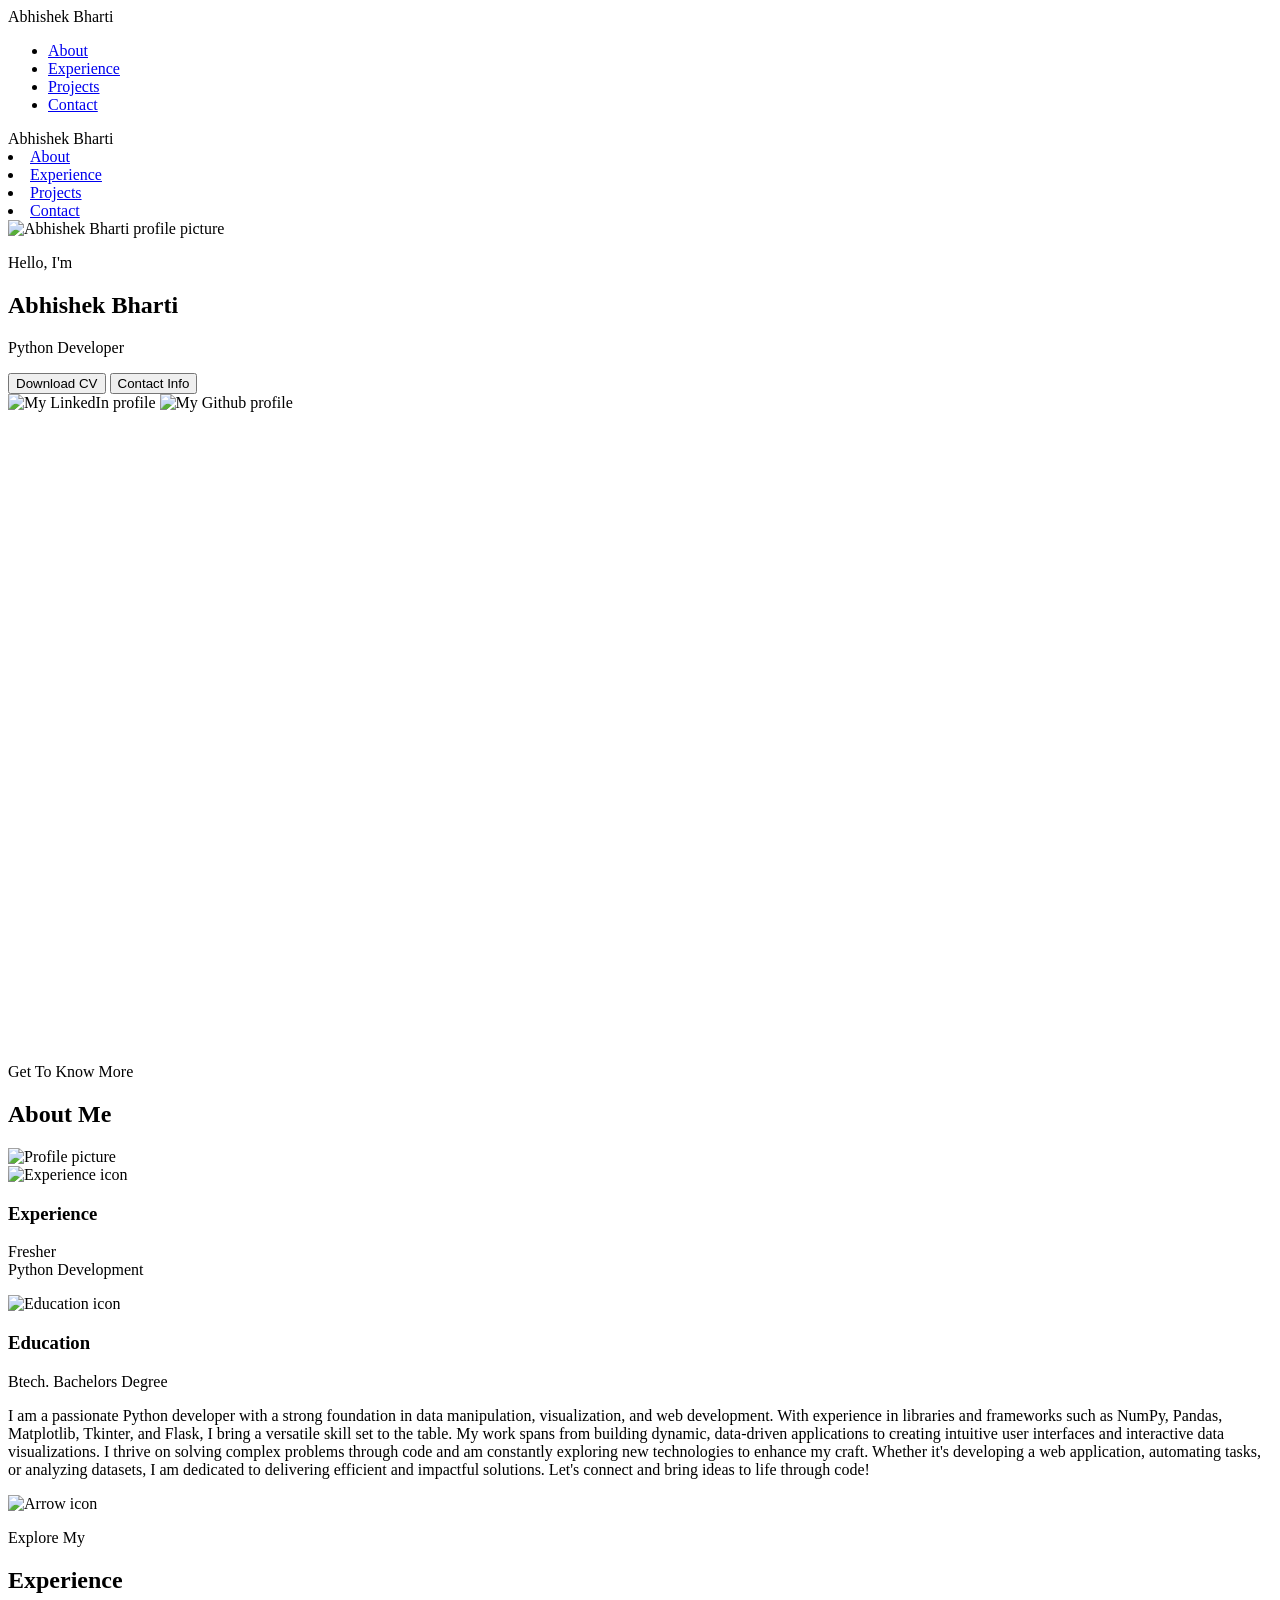
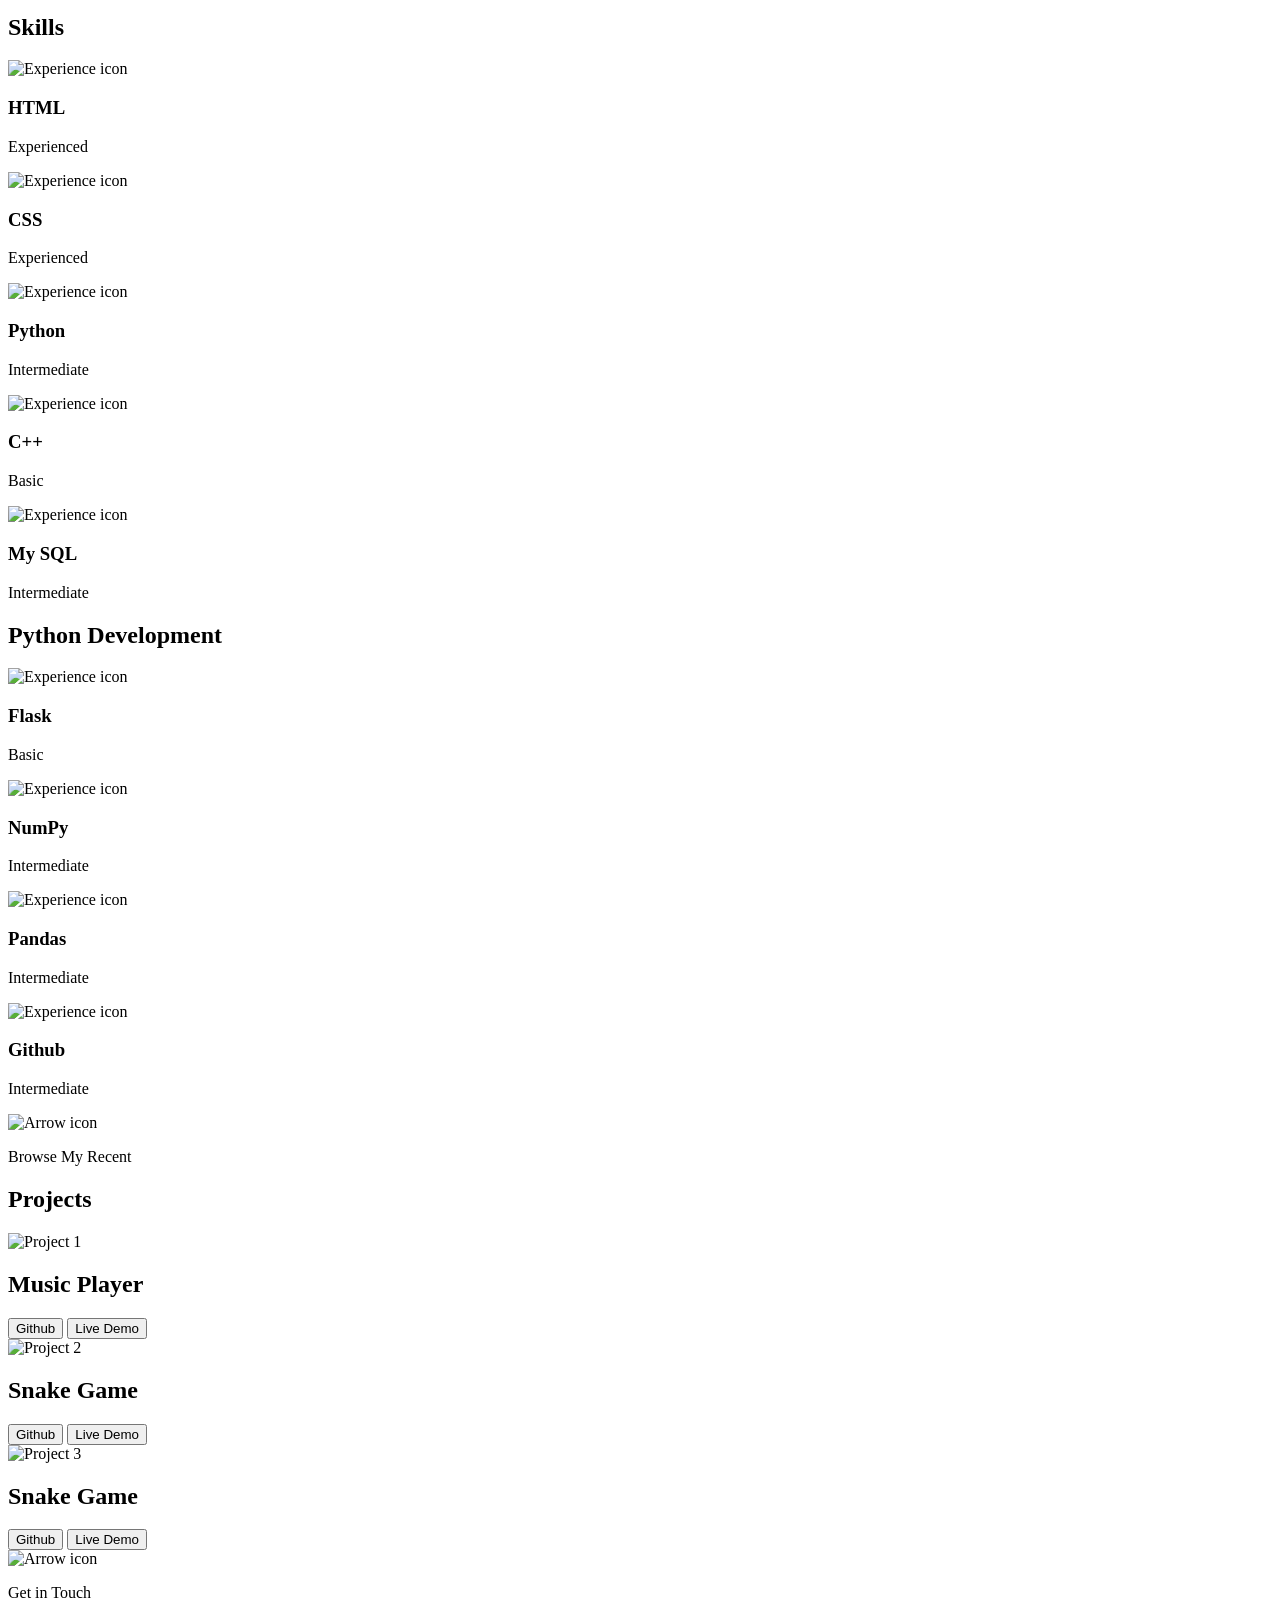
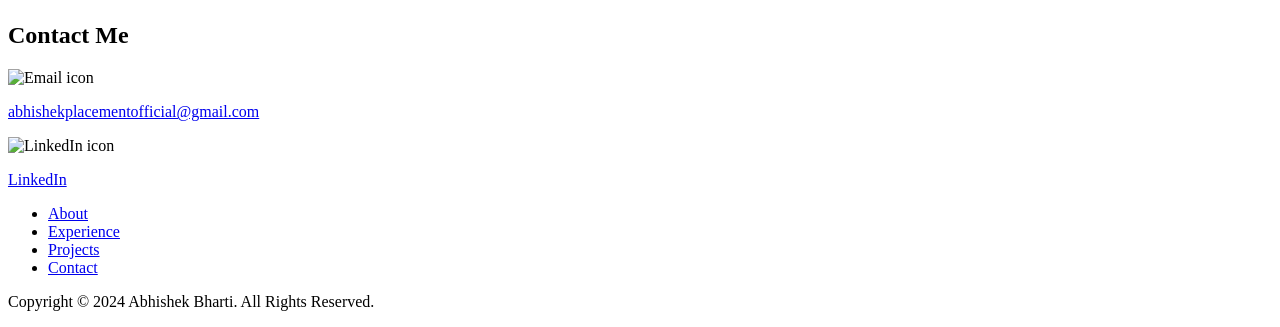
==== index.html @ 27ce53c4 "Add files via upload" ====
<!DOCTYPE html>
<html lang="en">
  <head>
    <meta charset="UTF-8" />
    <meta http-equiv="X-UA-Compatible" content="IE=edge" />
    <meta name="viewport" content="width=device-width, initial-scale=1.0" />
    <title>My Portfolio</title>
    <link rel="stylesheet" href="style.css" />
    <link rel="stylesheet" href="mediaqueries.css" />
  </head>
  <body>
    <nav id="desktop-nav">
      <div class="logo">Abhishek Bharti</div>
      <div>
        <ul class="nav-links">
          <li><a href="#about">About</a></li>
          <li><a href="#experience">Experience</a></li>
          <li><a href="#projects">Projects</a></li>
          <li><a href="#contact">Contact</a></li>
        </ul>
      </div>
    </nav>
    <nav id="hamburger-nav">
      <div class="logo">Abhishek Bharti</div>
      <div class="hamburger-menu">
        <div class="hamburger-icon" onclick="toggleMenu()">
          <span></span>
          <span></span>
          <span></span>
        </div>
        <div class="menu-links">
          <li><a href="index.html#about" onclick="toggleMenu()">About</a></li>
          <li><a href="index.html#experience" onclick="toggleMenu()">Experience</a></li>
          <li><a href="index.html#projects" onclick="toggleMenu()">Projects</a></li>
          <li><a href="index.html#contact" onclick="toggleMenu()">Contact</a></li>
        </div>
      </div>
    </nav>
    <section id="profile">
      <div class="section__pic-container">
        <img src="./assets/profile.png" alt="Abhishek Bharti profile picture" />
      </div>
      <div class="section__text">
        <p class="section__text__p1">Hello, I'm</p>
        <h1 class="title">Abhishek Bharti</h1>
        <p class="section__text__p2">Python Developer</p>
        <div class="btn-container">
          <button
            class="btn btn-color-2"
            onclick="window.open('./assets/resume-example.pdf')"
          >
            Download CV
          </button>
          <button class="btn btn-color-1" onclick="location.href='./index.html#contact'">
            Contact Info
          </button>
        </div>
        <div id="socials-container">
          <img
            src="./assets/linkedin.png"
            alt="My LinkedIn profile"
            class="icon"
            onclick="location.href='https://www.linkedin.com/in/abhishek-bharti-642b9a23a/'"
          />
          <img
            src="./assets/github.png"
            alt="My Github profile"
            class="icon"
            onclick="location.href='https://github.com/abhibharti5556'"
          />
        </div>
      </div>
    </section>
    <section id="about">
      <p class="section__text__p1">Get To Know More</p>
      <h1 class="title">About Me</h1>
      <div class="section-container">
        <div class="section__pic-container">
          <img
            src="./assets/IMG_20240723_160704527.png"
            alt="Profile picture"
            class="about-pic"
          />
        </div>
        <div class="about-details-container">
          <div class="about-containers">
            <div class="details-container">
              <img
                src="./assets/experience.png"
                alt="Experience icon"
                class="icon"
              />
              <h3>Experience</h3>
              <p>Fresher<br />Python Development</p>
            </div>
            <div class="details-container">
              <img
                src="./assets/education.png"
                alt="Education icon"
                class="icon"
              />
              <h3>Education</h3>
              <p>Btech. Bachelors Degree</p>
            </div>
          </div>
          <div class="text-container">
            <p>
              I am a passionate Python developer with a strong foundation in data manipulation, visualization, and web development. With experience in libraries and frameworks such as NumPy, Pandas, Matplotlib, Tkinter, and Flask, I bring a versatile skill set to the table. My work spans from building dynamic, data-driven applications to creating intuitive user interfaces and interactive data visualizations.

I thrive on solving complex problems through code and am constantly exploring new technologies to enhance my craft. Whether it's developing a web application, automating tasks, or analyzing datasets, I am dedicated to delivering efficient and impactful solutions.

Let's connect and bring ideas to life through code!
            </p>
          </div>
        </div>
      </div>
      <img
        src="./assets/arrow.png"
        alt="Arrow icon"
        class="icon arrow"
        onclick="location.href='./index.html#experience'"
      />
    </section>
    <section id="experience">
      <p class="section__text__p1">Explore My</p>
      <h1 class="title">Experience</h1>
      <div class="experience-details-container">
        <div class="about-containers">
          <div class="details-container">
            <h2 class="experience-sub-title">Skills</h2>
            <div class="article-container">
              <article>
                <img
                  src="./assets/checkmark.png"
                  alt="Experience icon"
                  class="icon"
                />
                <div>
                  <h3>HTML</h3>
                  <p>Experienced</p>
                </div>
              </article>
              <article>
                <img
                  src="./assets/checkmark.png"
                  alt="Experience icon"
                  class="icon"
                />
                <div>
                  <h3>CSS</h3>
                  <p>Experienced</p>
                </div>
              </article>
              <article>
                <img
                  src="./assets/checkmark.png"
                  alt="Experience icon"
                  class="icon"
                />
                <div>
                  <h3>Python</h3>
                  <p>Intermediate</p>
                </div>
              </article>
              <article>
                <img
                  src="./assets/checkmark.png"
                  alt="Experience icon"
                  class="icon"
                />
                <div>
                  <h3>C++</h3>
                  <p>Basic</p>
                </div>
              </article>
              <article>
                <img
                  src="./assets/checkmark.png"
                  alt="Experience icon"
                  class="icon"
                />
                <div>
                  <h3>My SQL</h3>
                  <p>Intermediate</p>
                </div>
              </article>
            </div>
          </div>
          <div class="details-container">
            <h2 class="experience-sub-title">Python Development</h2>
            <div class="article-container">
              <article>
                <img
                  src="./assets/checkmark.png"
                  alt="Experience icon"
                  class="icon"
                />
                <div>
                  <h3>Flask</h3>
                  <p>Basic</p>
                </div>
              </article>
              <article>
                <img
                  src="./assets/checkmark.png"
                  alt="Experience icon"
                  class="icon"
                />
                <div>
                  <h3>NumPy</h3>
                  <p>Intermediate</p>
                </div>
              </article>
              <article>
                <img
                  src="./assets/checkmark.png"
                  alt="Experience icon"
                  class="icon"
                />
                <div>
                  <h3>Pandas</h3>
                  <p>Intermediate</p>
                </div>
              </article>
              <article>
                <img
                  src="./assets/checkmark.png"
                  alt="Experience icon"
                  class="icon"
                />
                <div>
                  <h3>Github</h3>
                  <p>Intermediate</p>
                </div>
              </article>
            </div>
          </div>
        </div>
      </div>
      <img
        src="./assets/arrow.png"
        alt="Arrow icon"
        class="icon arrow"
        onclick="location.href='./index.html#projects'"
      />
    </section>
    <section id="projects">
      <p class="section__text__p1">Browse My Recent</p>
      <h1 class="title">Projects</h1>
      <div class="experience-details-container">
        <div class="about-containers">
          <div class="details-container color-container">
            <div class="article-container">
              <img
                src="./assets/1697949298765.png"
                alt="Project 1"
                class="project-img"
              />
            </div>
            <h2 class="experience-sub-title project-title">Music Player</h2>
            <div class="btn-container">
              <button
                class="btn btn-color-2 project-btn"
                onclick="location.href='https://github.com/abhibharti5556/Local_file_Music_Player'"
              >
                Github
              </button>
              <button
                class="btn btn-color-2 project-btn"
                onclick="location.href='https://www.linkedin.com/posts/abhishek-bharti-642b9a23a_digibhem-task1-digitalbhem-activity-7121715550824595456-_W6j?utm_source=share&utm_medium=member_desktop'"
              >
                Live Demo
              </button>
            </div>
          </div>
          <div class="details-container color-container">
            <div class="article-container">
              <img
                src="./assets/Screenshot 2024-09-08 222348.png"
                alt="Project 2"
                class="project-img"
              />
            </div>
            <h2 class="experience-sub-title project-title">Snake Game</h2>
            <div class="btn-container">
              <button
                class="btn btn-color-2 project-btn"
                onclick="location.href='https://github.com/abhibharti5556/Snake_Game'"
              >
                Github
              </button>
              <button
                class="btn btn-color-2 project-btn"
                onclick="location.href='https://www.linkedin.com/posts/abhishek-bharti-642b9a23a_pygame-digitalbhem-task2-activity-7125006741477486592-BO0G?utm_source=share&utm_medium=member_desktop'"
              >
                Live Demo
              </button>
            </div>
          </div>
          <div class="details-container color-container">
            <div class="article-container">
              <img
                src="./assets/project-3.png"
                alt="Project 3"
                class="project-img"
              />
            </div>
            <h2 class="experience-sub-title project-title">Snake Game</h2>
            <div class="btn-container">
              <button
                class="btn btn-color-2 project-btn"
                onclick="location.href=''"
              >
                Github
              </button>
              <button
                class="btn btn-color-2 project-btn"
                onclick="location.href=''"
              >
                Live Demo
              </button>
            </div>
          </div>
        </div>
      </div>
      <img
        src="./assets/arrow.png"
        alt="Arrow icon"
        class="icon arrow"
        onclick="location.href='./index.html#contact'"
      />
    </section>
    <section id="contact">
      <p class="section__text__p1">Get in Touch</p>
      <h1 class="title">Contact Me</h1>
      <div class="contact-info-upper-container">
        <div class="contact-info-container">
          <img
            src="./assets/email.png"
            alt="Email icon"
            class="icon contact-icon email-icon"
          />
          <p><a href="mailto:examplemail@gmail.com">abhishekplacementofficial@gmail.com</a></p>
        </div>
        <div class="contact-info-container">
          <img
            src="./assets/linkedin.png"
            alt="LinkedIn icon"
            class="icon contact-icon"
          />
          <p><a href="https://www.linkedin.com/in/abhishek-bharti-642b9a23a/">LinkedIn</a></p>
        </div>
      </div>
    </section>
    <footer>
      <nav>
        <div class="nav-links-container">
          <ul class="nav-links">
            <li><a href="#about">About</a></li>
            <li><a href="#experience">Experience</a></li>
            <li><a href="#projects">Projects</a></li>
            <li><a href="#contact">Contact</a></li>
          </ul>
        </div>
      </nav>
      <p>Copyright &#169; 2024 Abhishek Bharti. All Rights Reserved.</p>
    </footer>
    <script src="script.js"></script>
  </body>
</html>
---- mediaqueries.css ----
@media screen and (max-width: 1400px) {
  #profile {
    height: 83vh;
    margin-bottom: 6rem;
  }
  .about-containers {
    flex-wrap: wrap;
  }
  #contact,
  #projects {
    height: fit-content;
  }
}

@media screen and (max-width: 1200px) {
  #desktop-nav {
    display: none;
  }
  #hamburger-nav {
    display: flex;
  }
  #experience,
  .experience-details-container {
    margin-top: 2rem;
  }
  #profile,
  .section-container {
    display: block;
  }
  .arrow {
    display: none;
  }
  section,
  .section-container {
    height: fit-content;
  }
  section {
    margin: 0 5%;
  }
  .section__pic-container {
    width: 275px;
    height: 275px;
    margin: 0 auto 2rem;
  }
  .about-containers {
    margin-top: 0;
  }
}

@media screen and (max-width: 600px) {
  #contact,
  footer {
    height: 40vh;
  }
  #profile {
    height: 83vh;
    margin-bottom: 0;
  }
  article {
    font-size: 1rem;
  }
  footer nav {
    height: fit-content;
    margin-bottom: 2rem;
  }
  .about-containers,
  .contact-info-upper-container,
  .btn-container {
    flex-wrap: wrap;
  }
  .contact-info-container {
    margin: 0;
  }
  .contact-info-container p,
  .nav-links li a {
    font-size: 1rem;
  }
  .experience-sub-title {
    font-size: 1.25rem;
  }
  .logo {
    font-size: 1.5rem;
  }
  .nav-links {
    flex-direction: column;
    gap: 0.5rem;
    text-align: center;
  }
  .section__pic-container {
    width: auto;
    height: 46vw;
    justify-content: center;
  }
  .section__text__p2 {
    font-size: 1.25rem;
  }
  .title {
    font-size: 2rem;
  }
  .text-container {
    text-align: justify;
  }
}
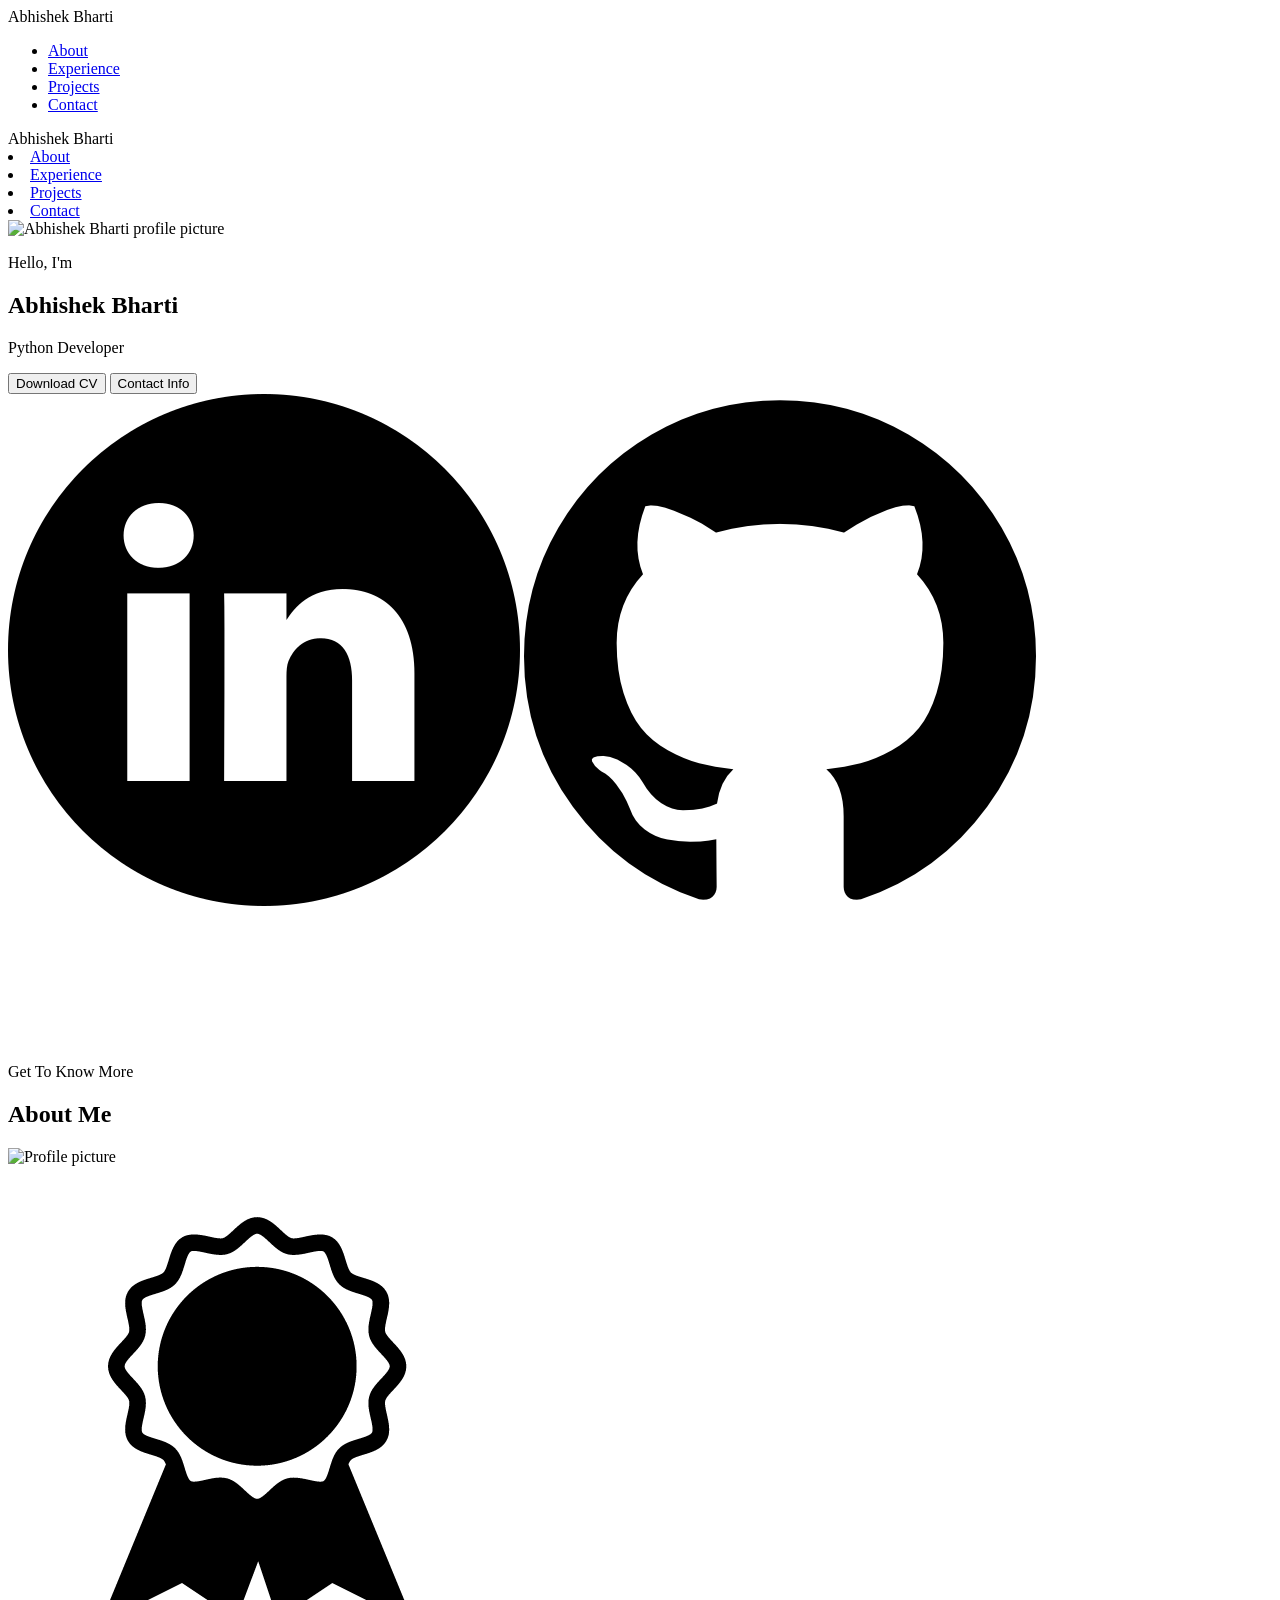
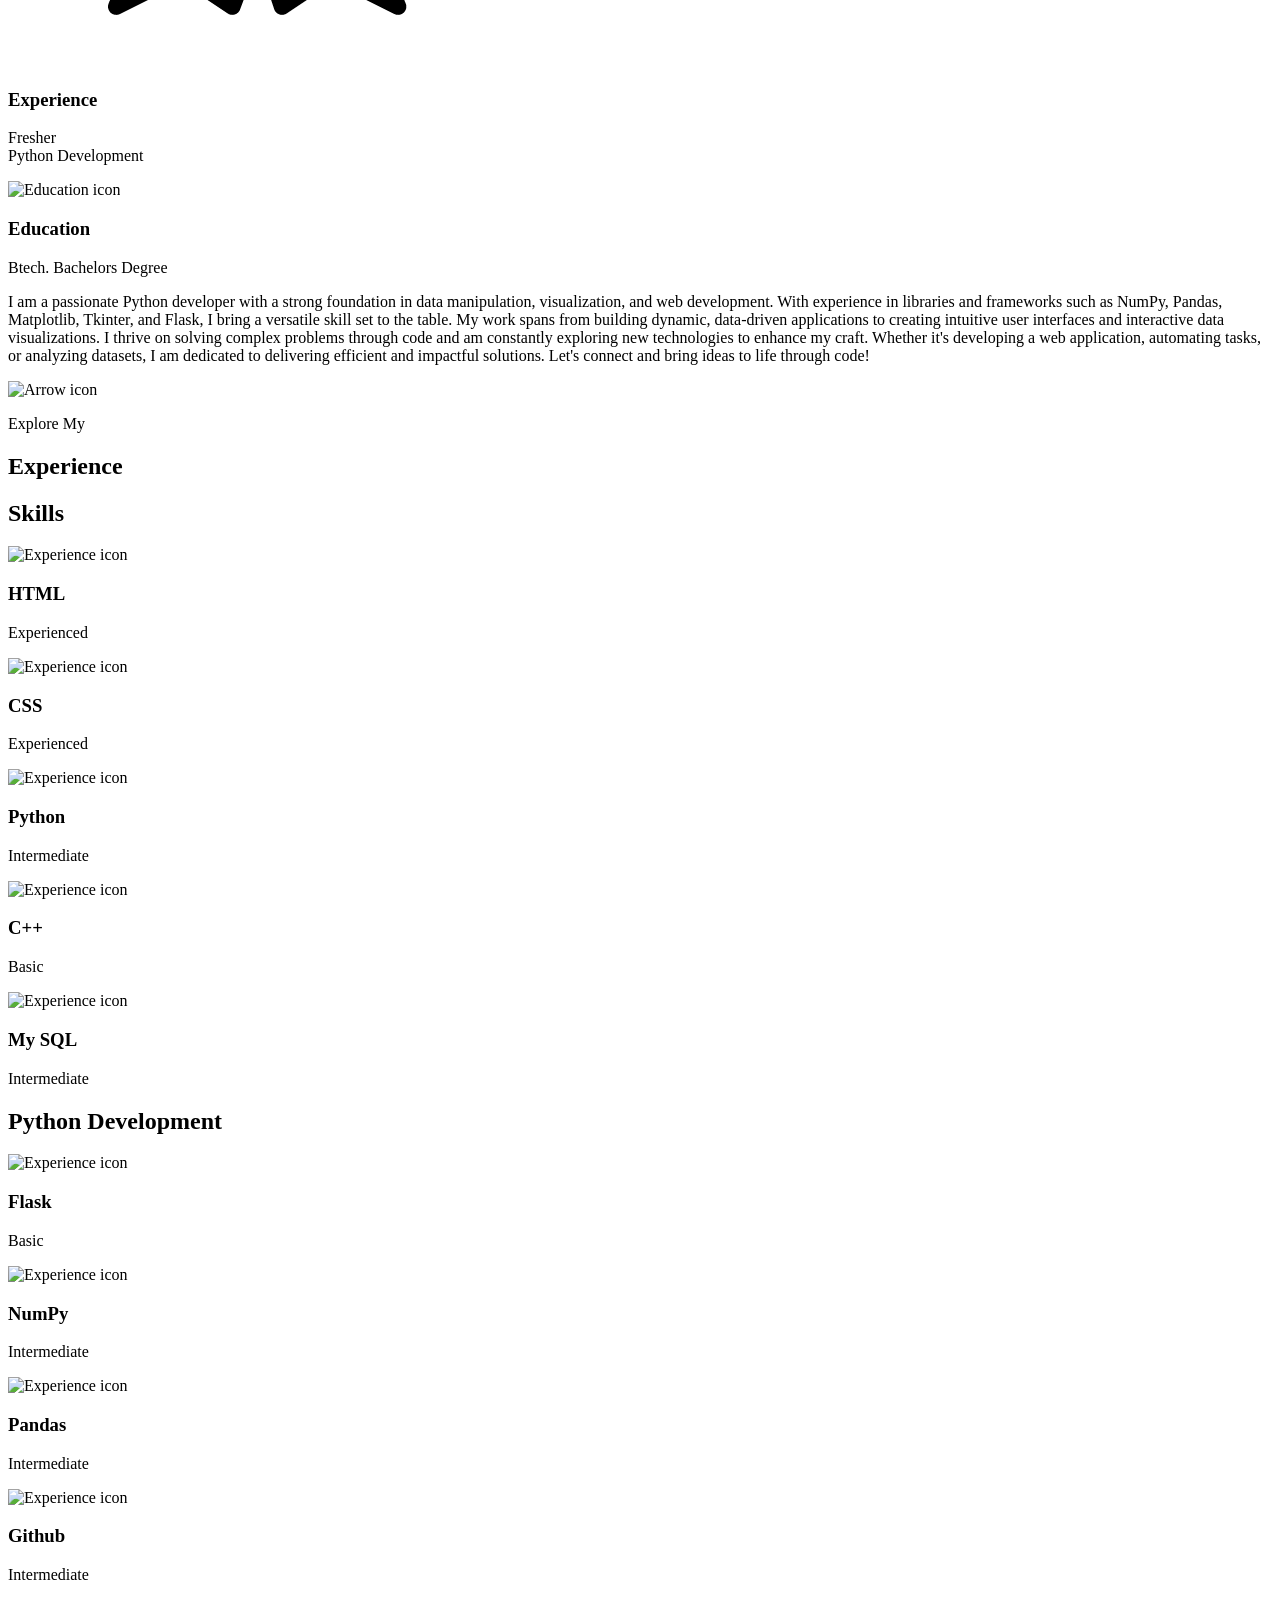
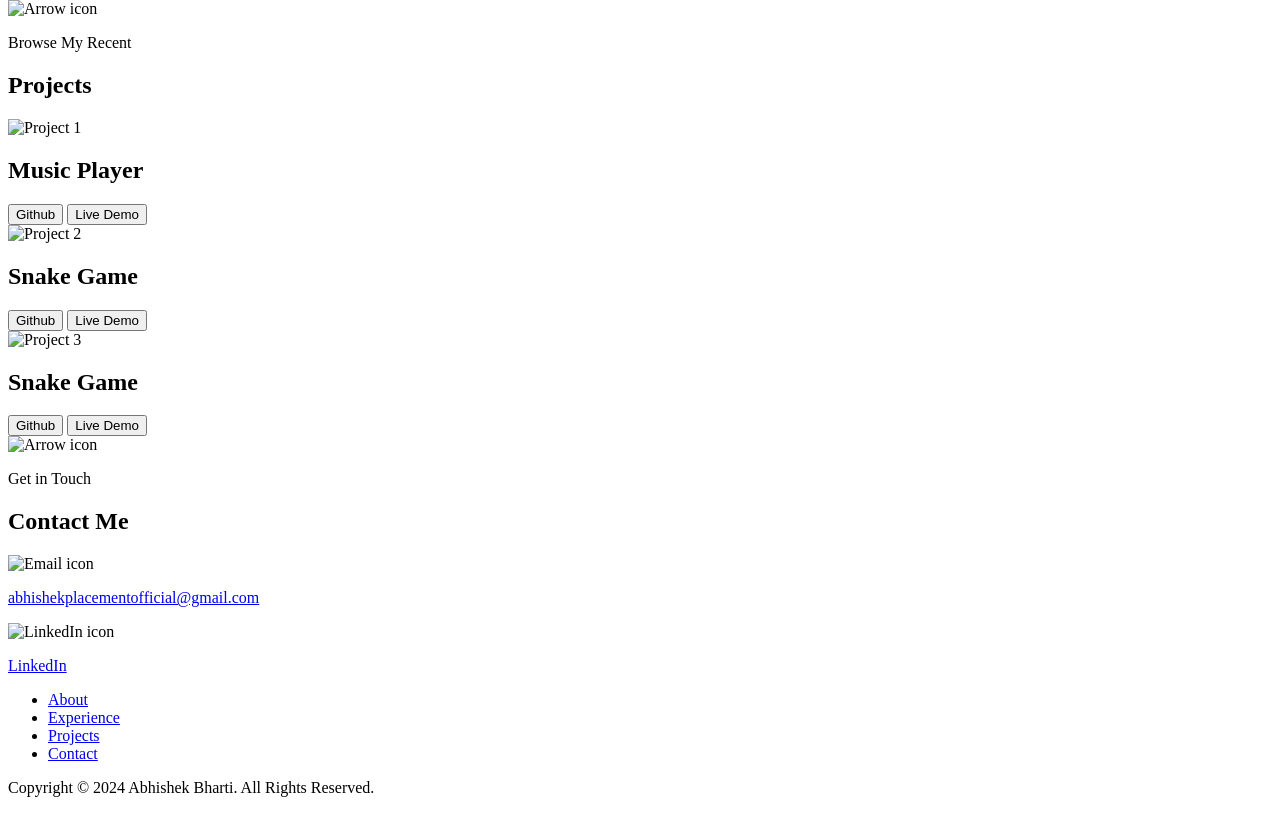
==== commit 1b785887: "Update index.html" ====
--- a/index.html
+++ b/index.html
@@ -47,7 +47,7 @@
         <div class="btn-container">
           <button
             class="btn btn-color-2"
-            onclick="window.open('./assets/resume-example.pdf')"
+            onclick="window.open('resume-example.pdf')"
           >
             Download CV
           </button>
@@ -57,13 +57,13 @@
         </div>
         <div id="socials-container">
           <img
-            src="./assets/linkedin.png"
+            src="linkedin.png"
             alt="My LinkedIn profile"
             class="icon"
             onclick="location.href='https://www.linkedin.com/in/abhishek-bharti-642b9a23a/'"
           />
           <img
-            src="./assets/github.png"
+            src="github.png"
             alt="My Github profile"
             class="icon"
             onclick="location.href='https://github.com/abhibharti5556'"
@@ -77,7 +77,7 @@
       <div class="section-container">
         <div class="section__pic-container">
           <img
-            src="./assets/IMG_20240723_160704527.png"
+            src="IMG_20240723_160704527.png"
             alt="Profile picture"
             class="about-pic"
           />
@@ -86,7 +86,7 @@
           <div class="about-containers">
             <div class="details-container">
               <img
-                src="./assets/experience.png"
+                src="experience.png"
                 alt="Experience icon"
                 class="icon"
               />
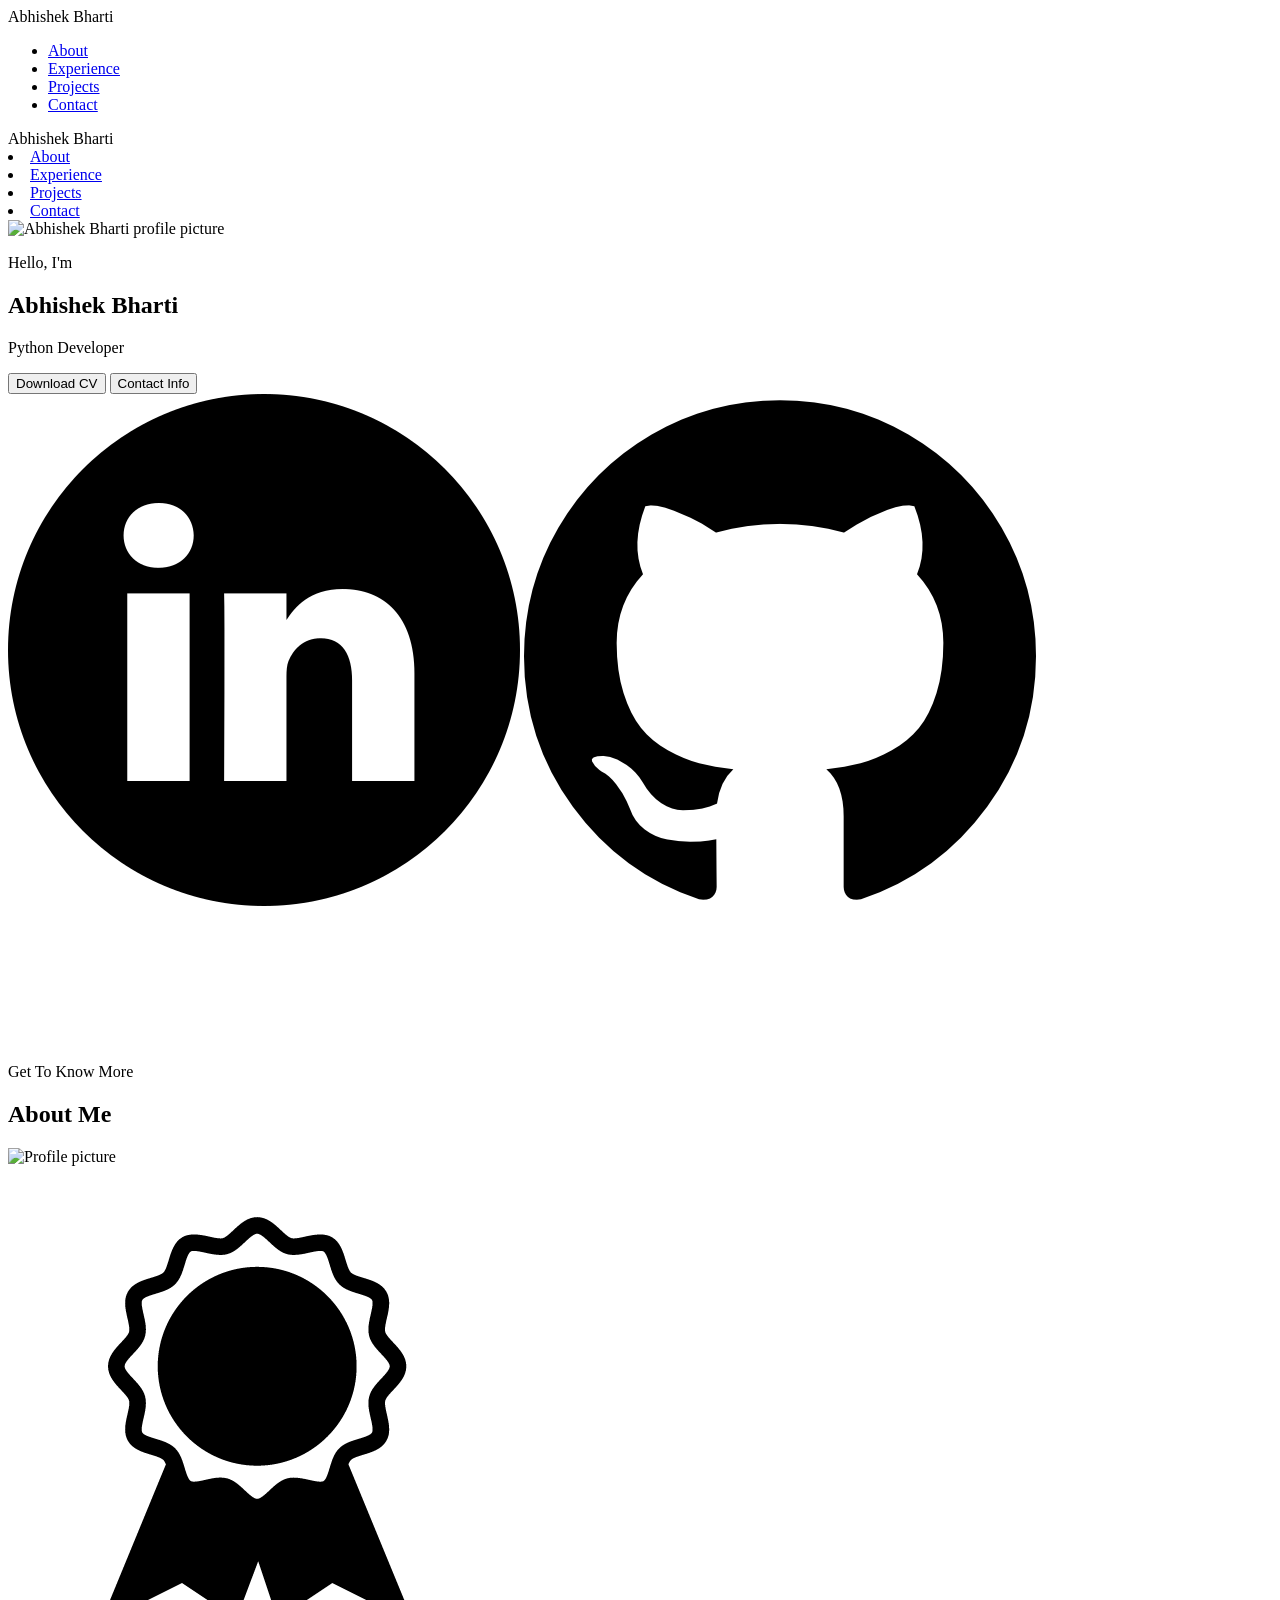
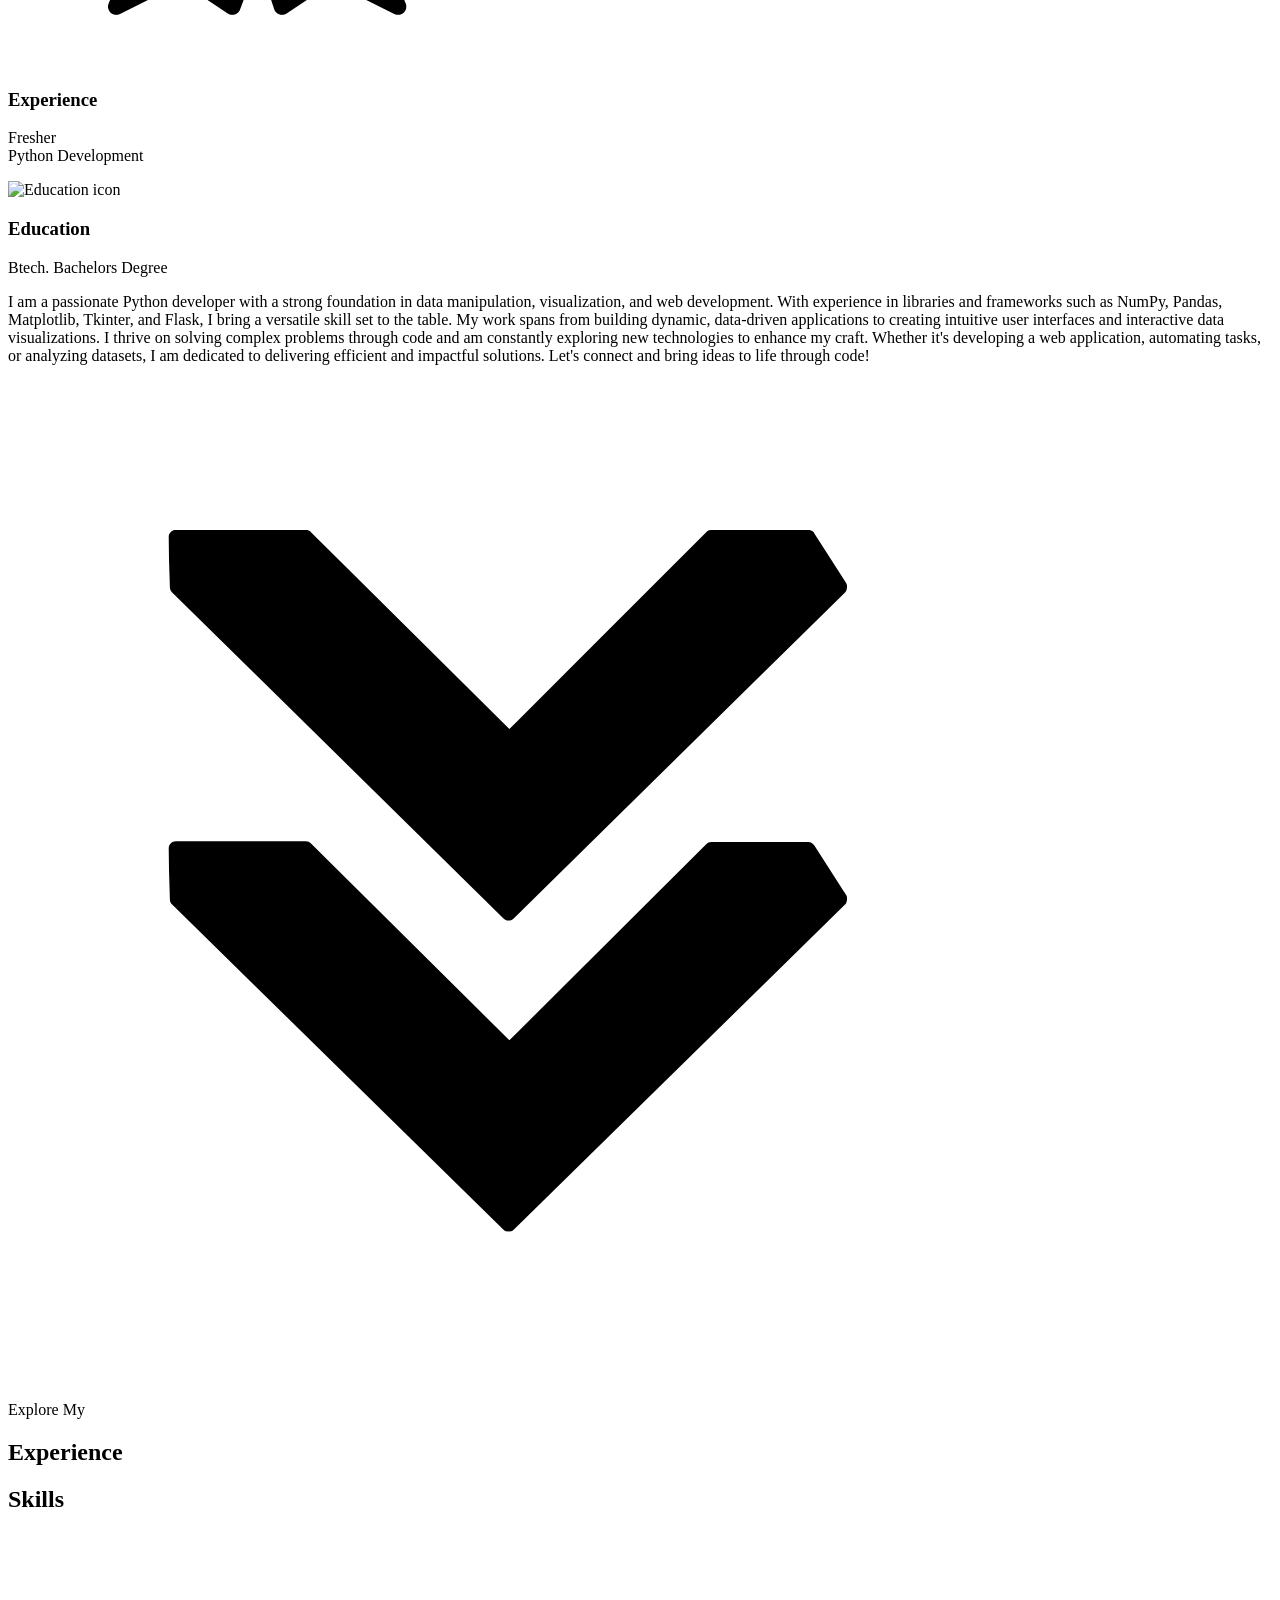
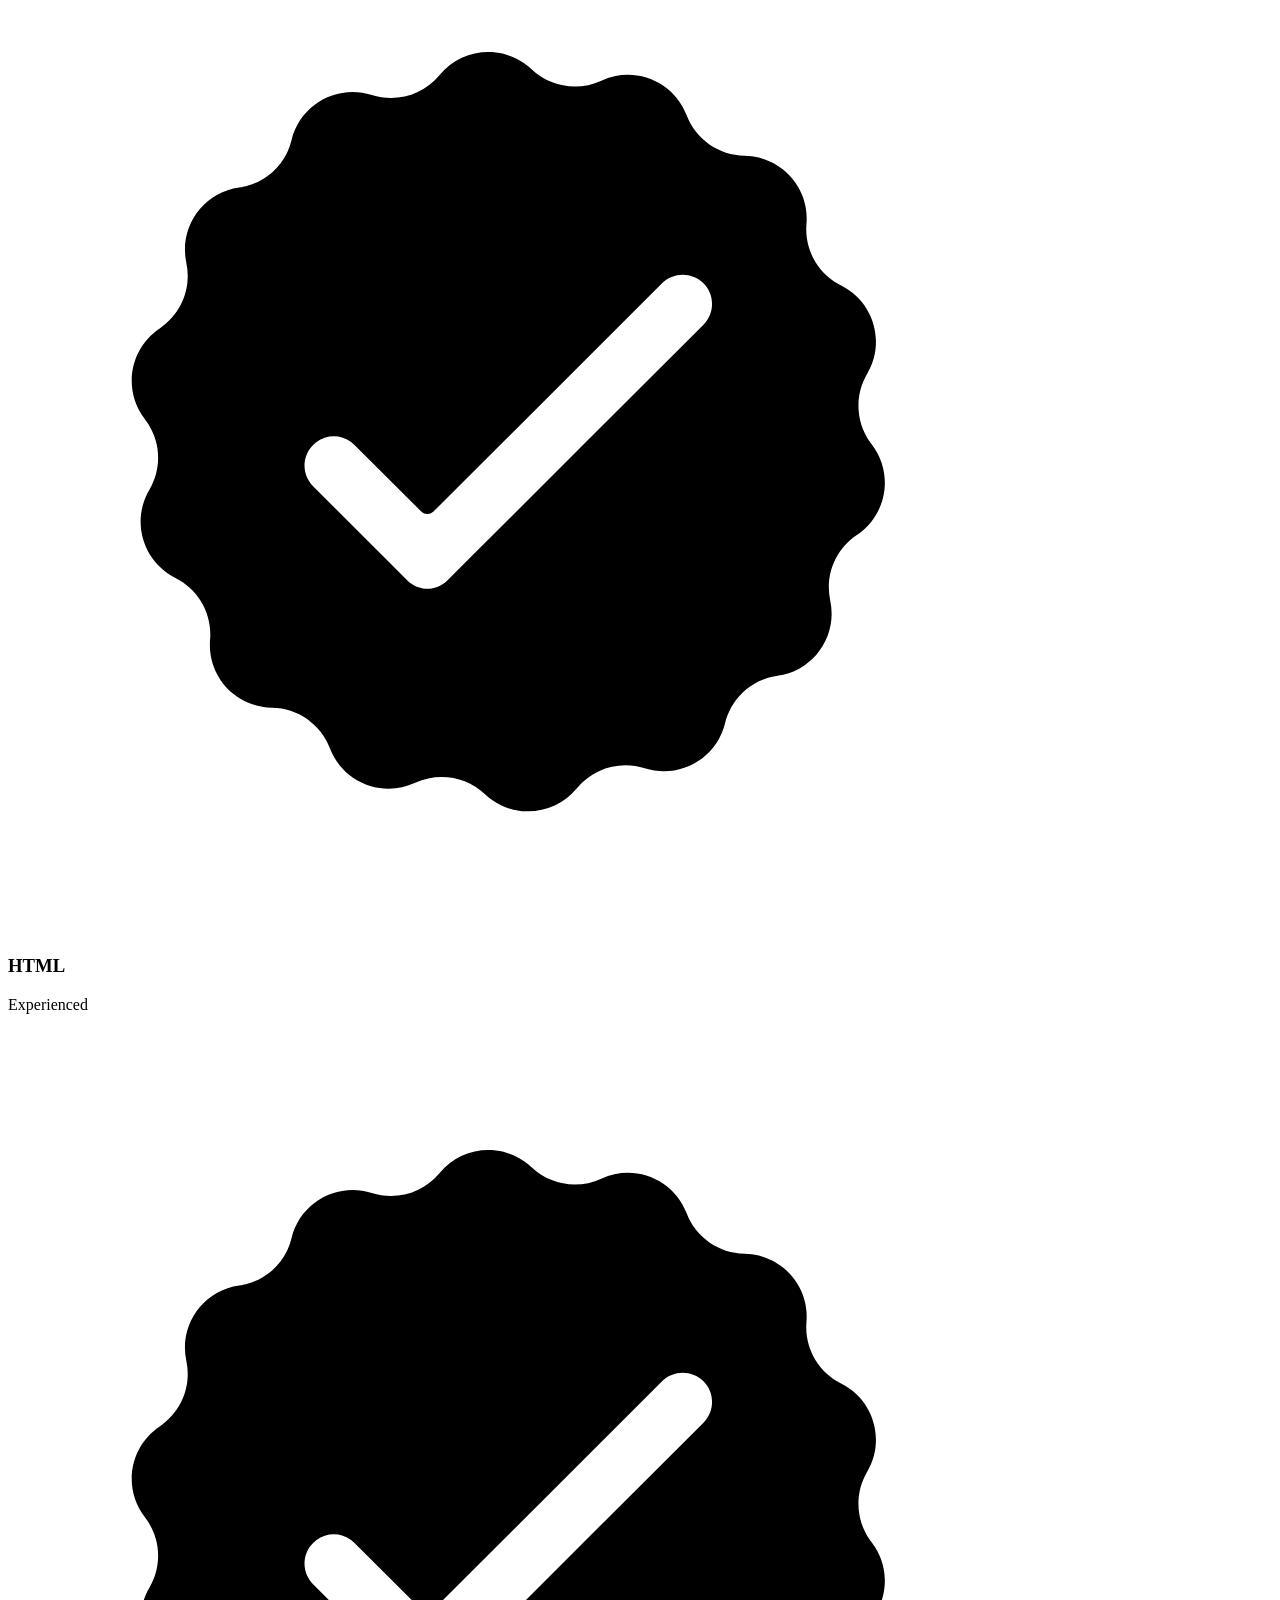
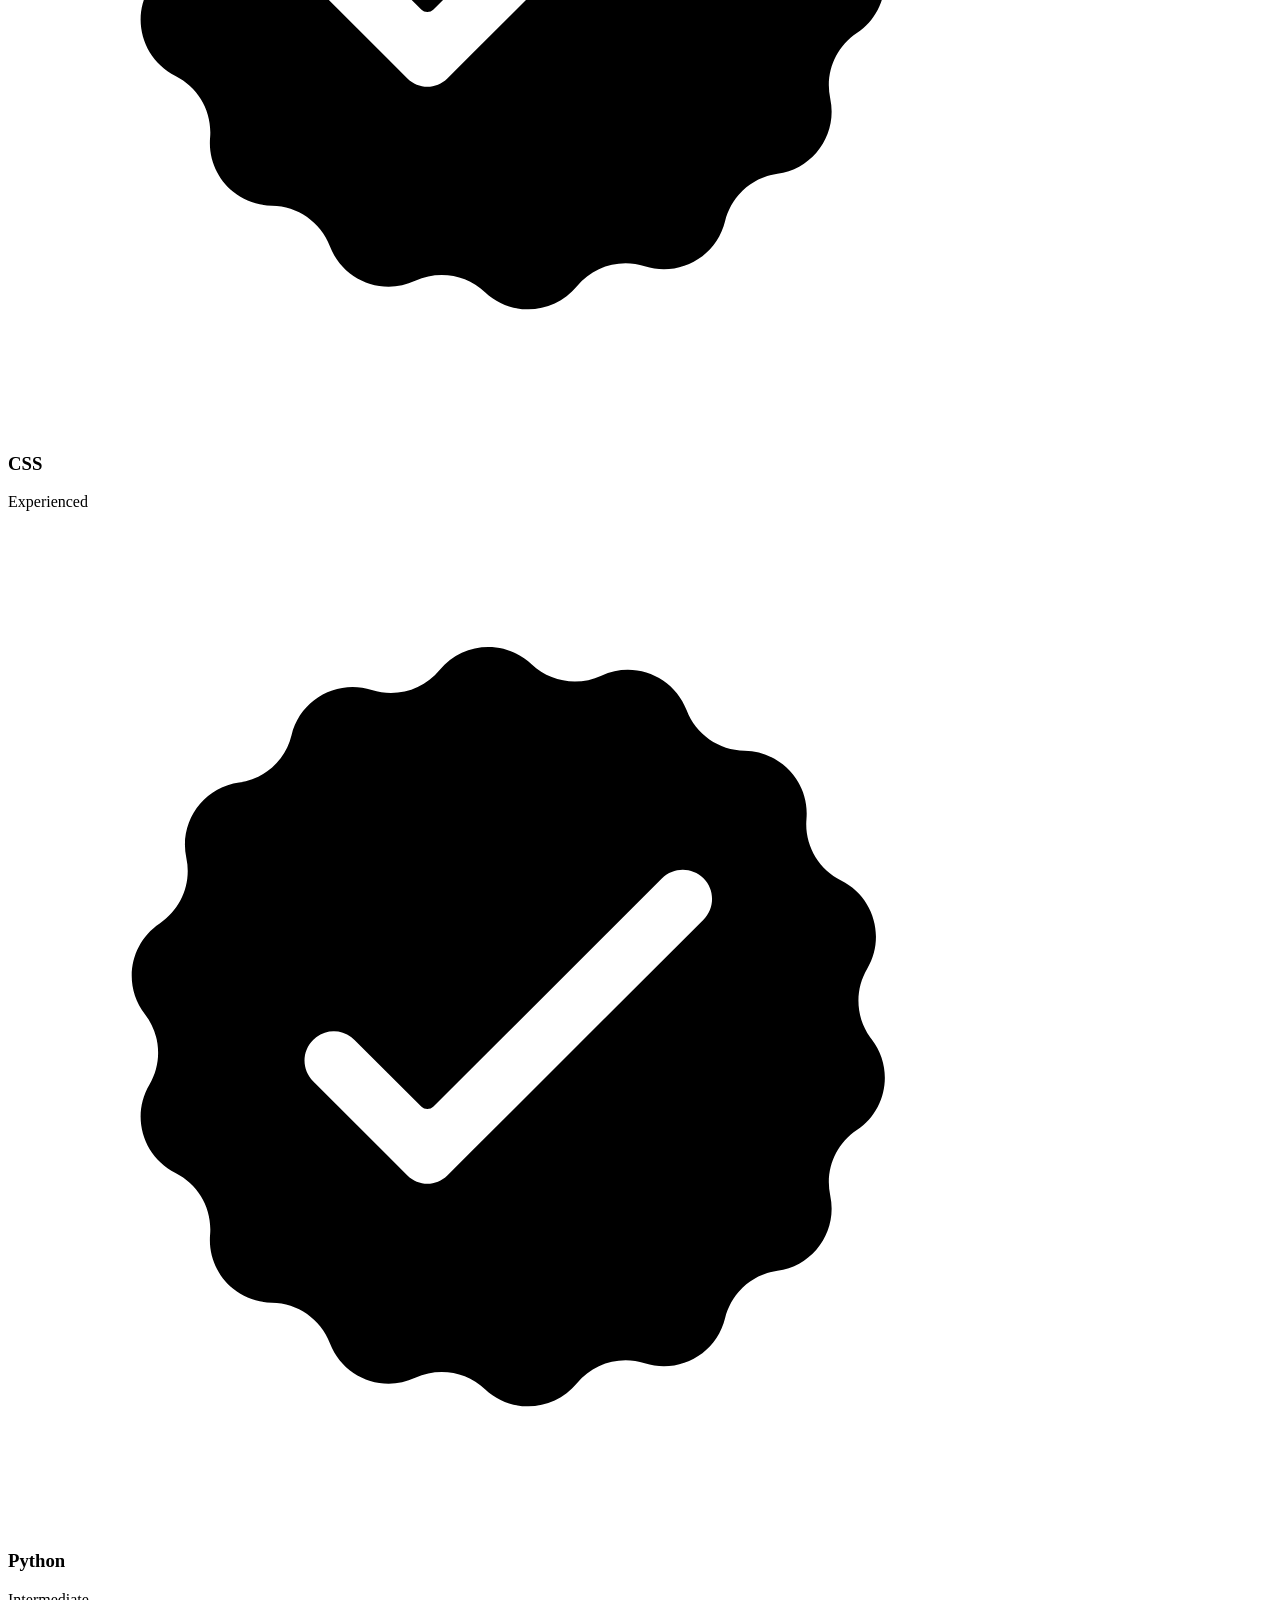
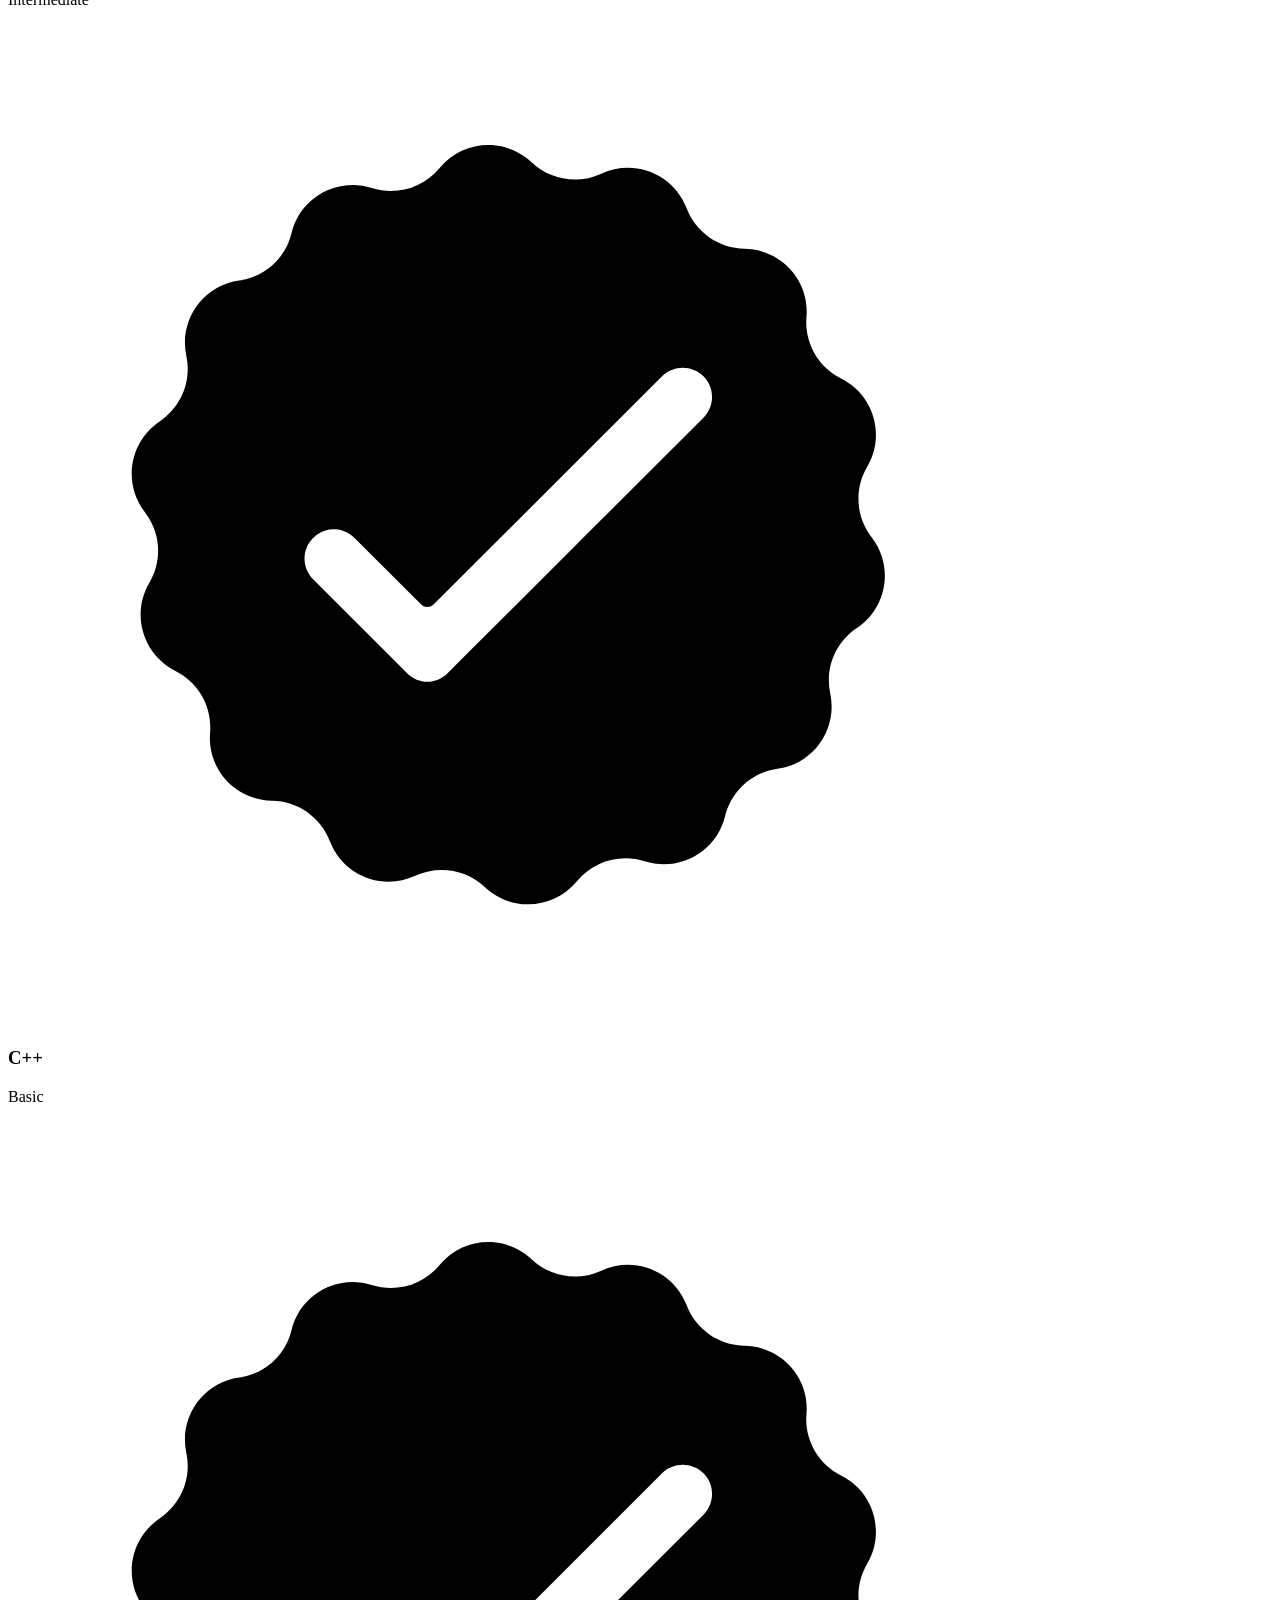
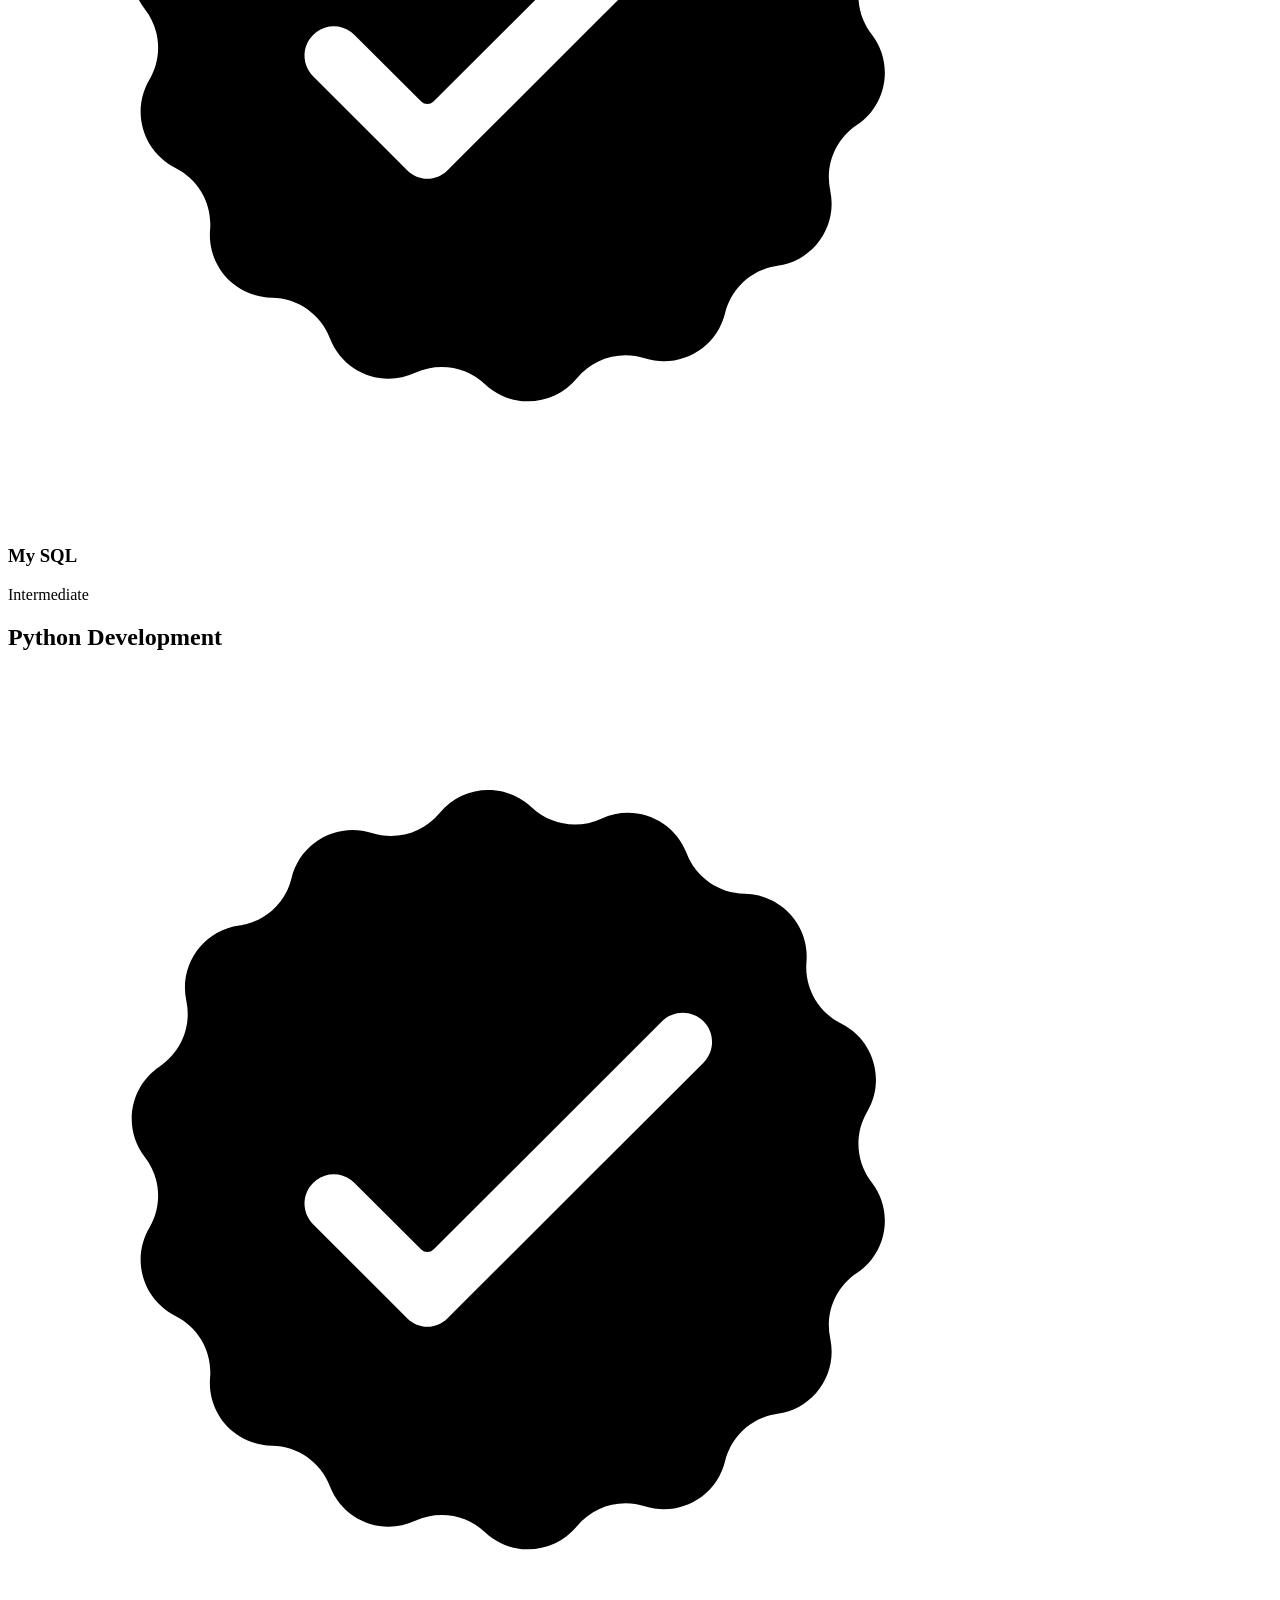
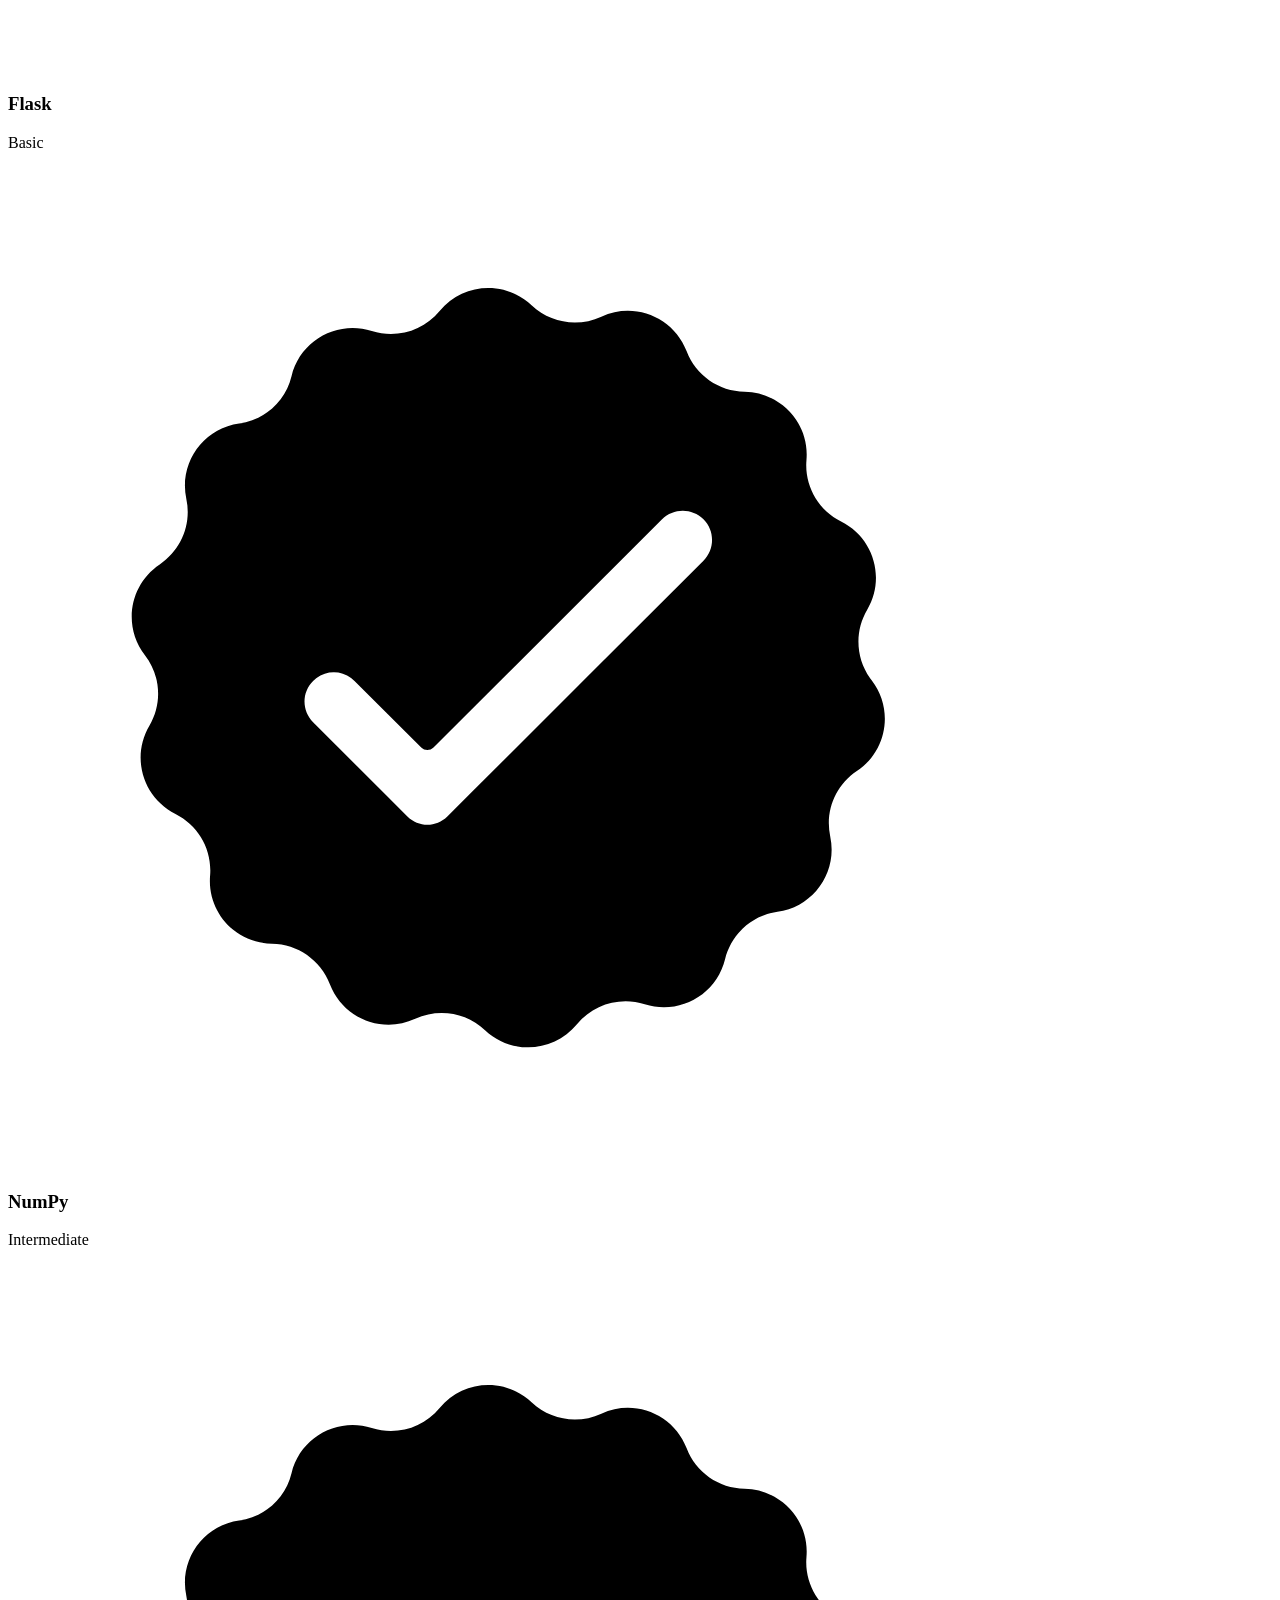
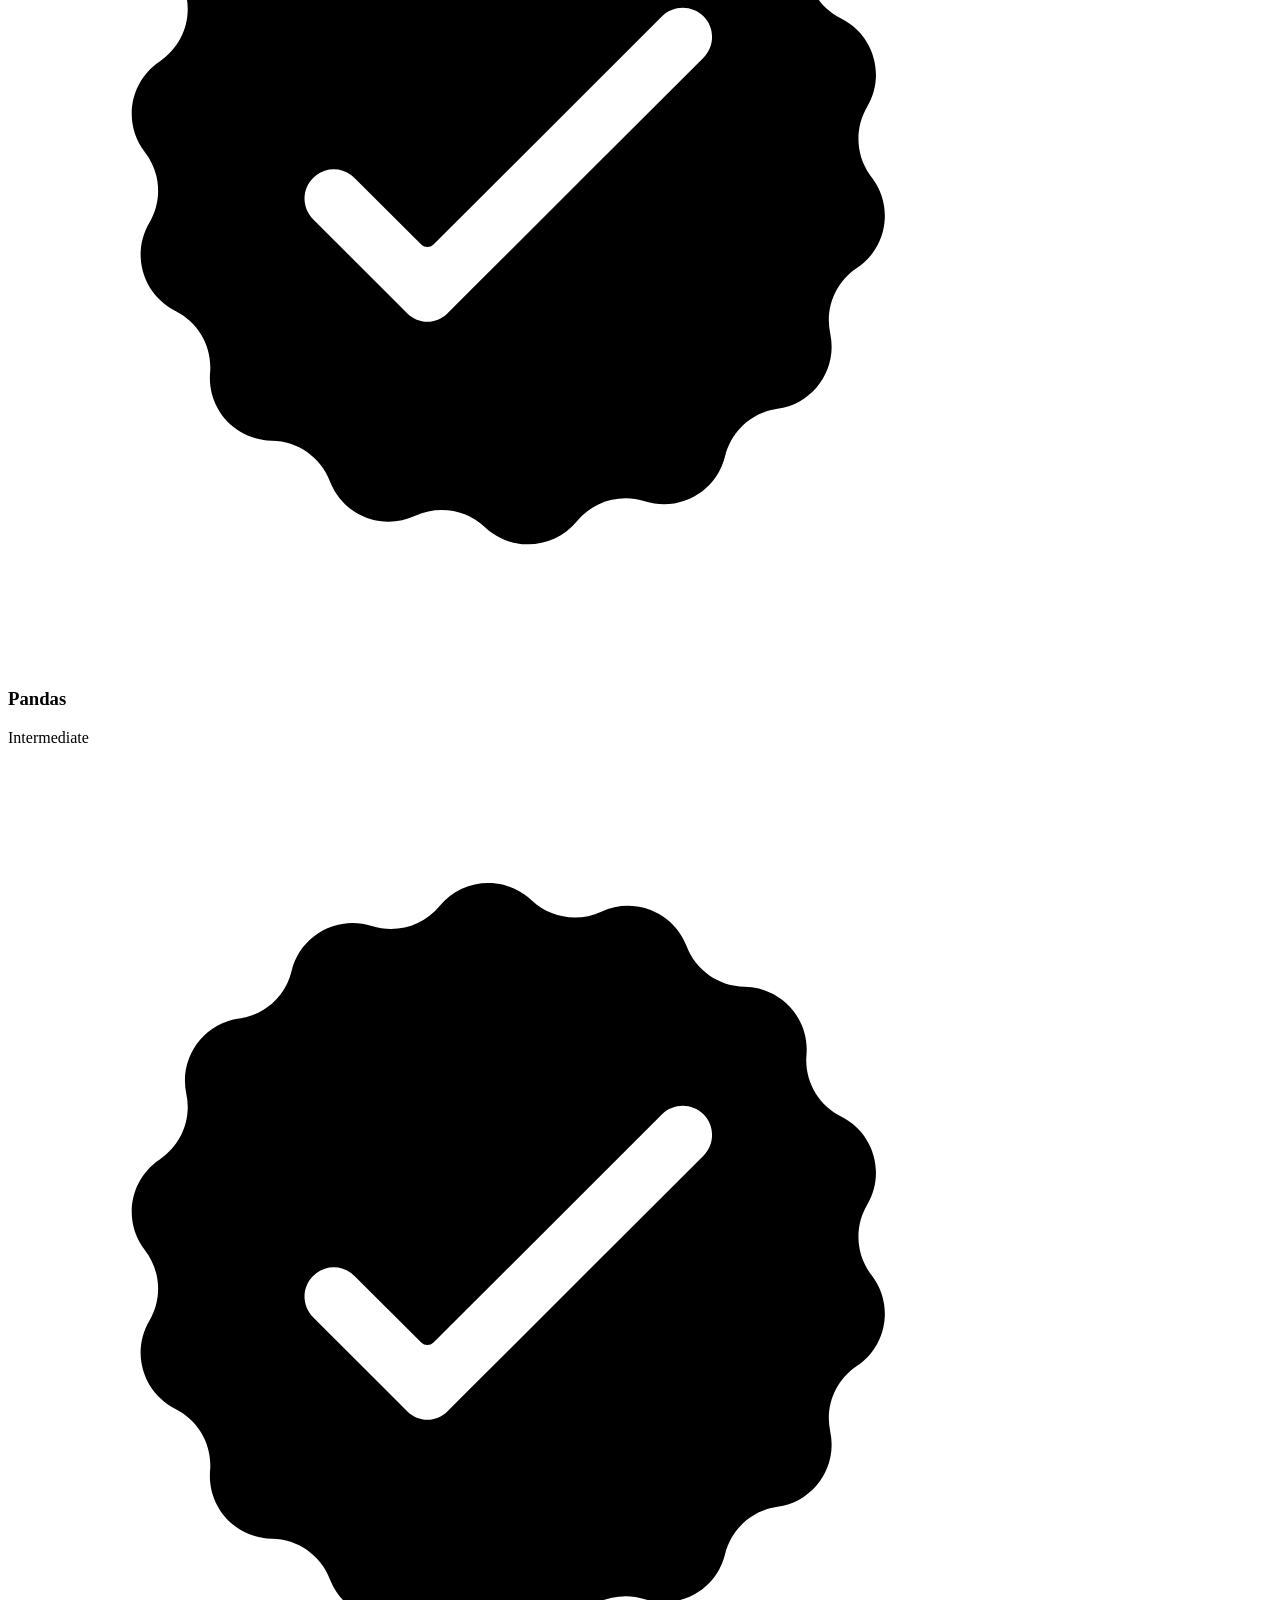
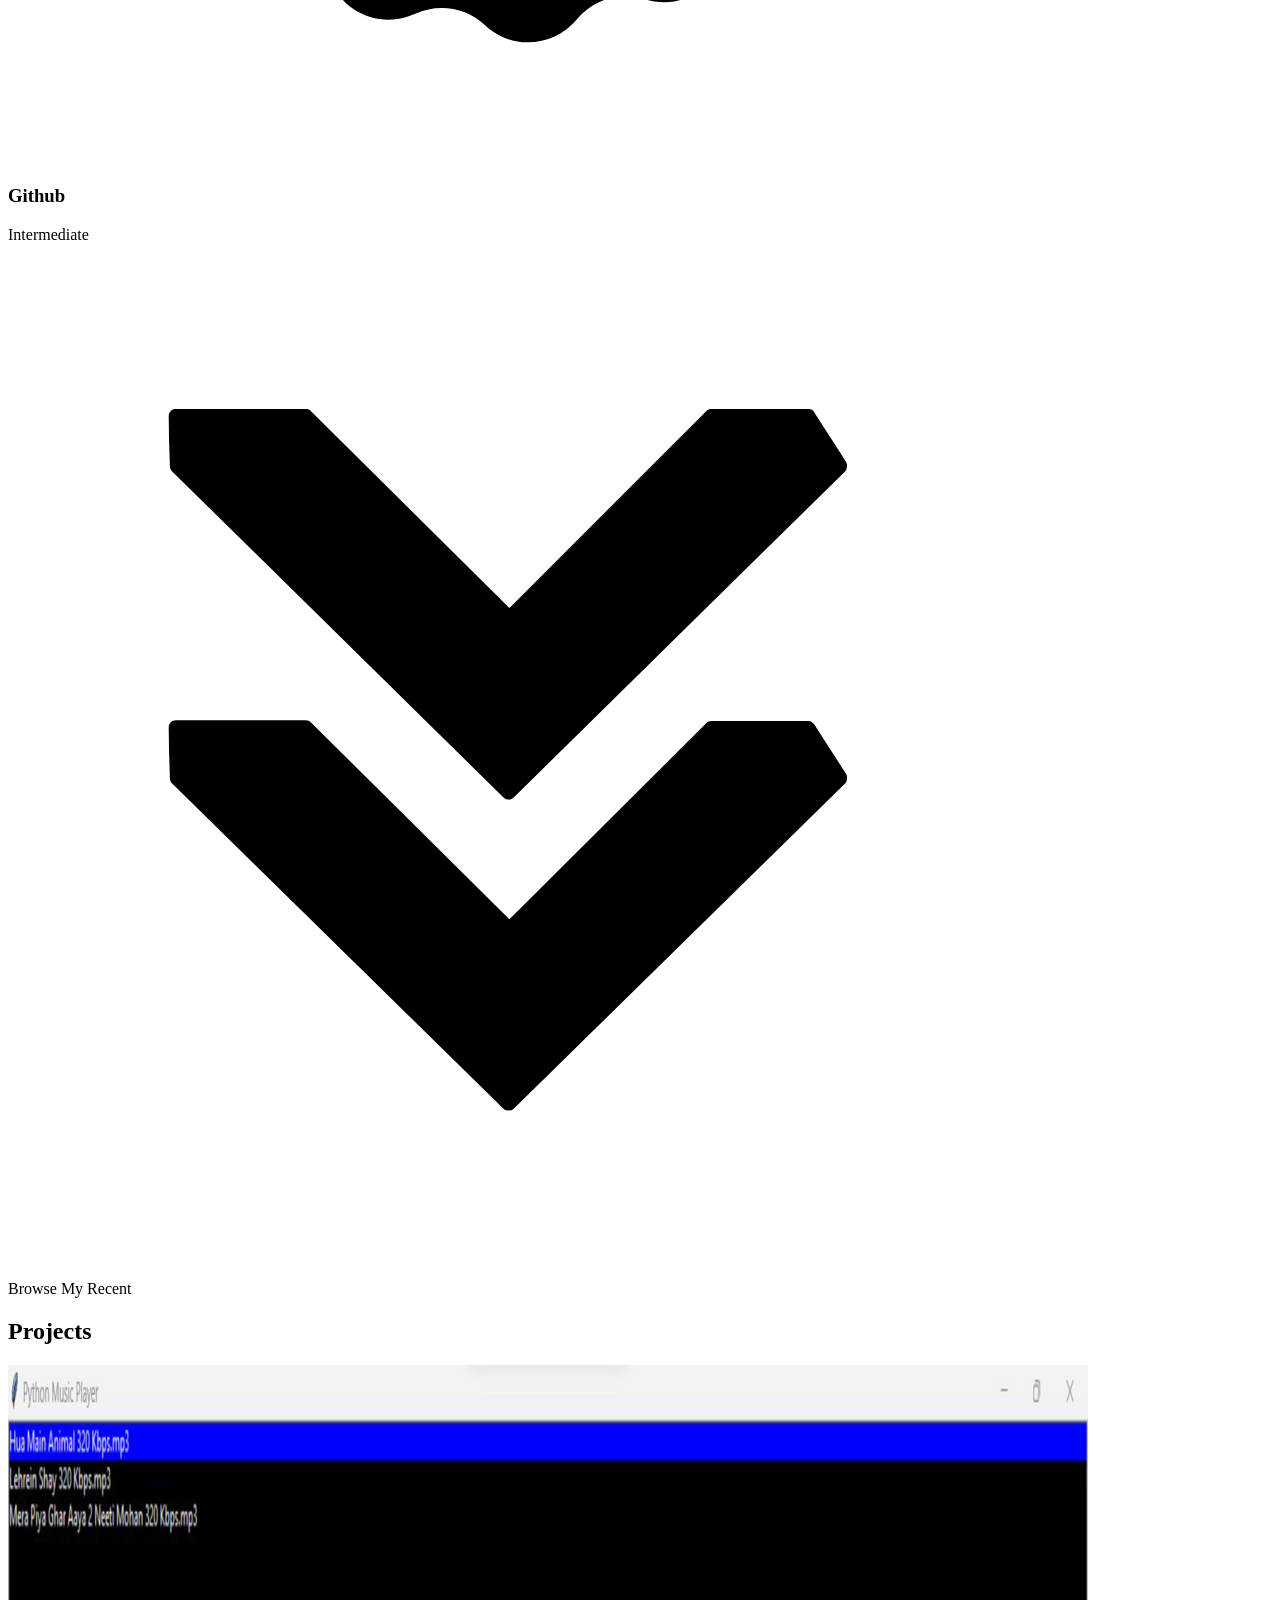
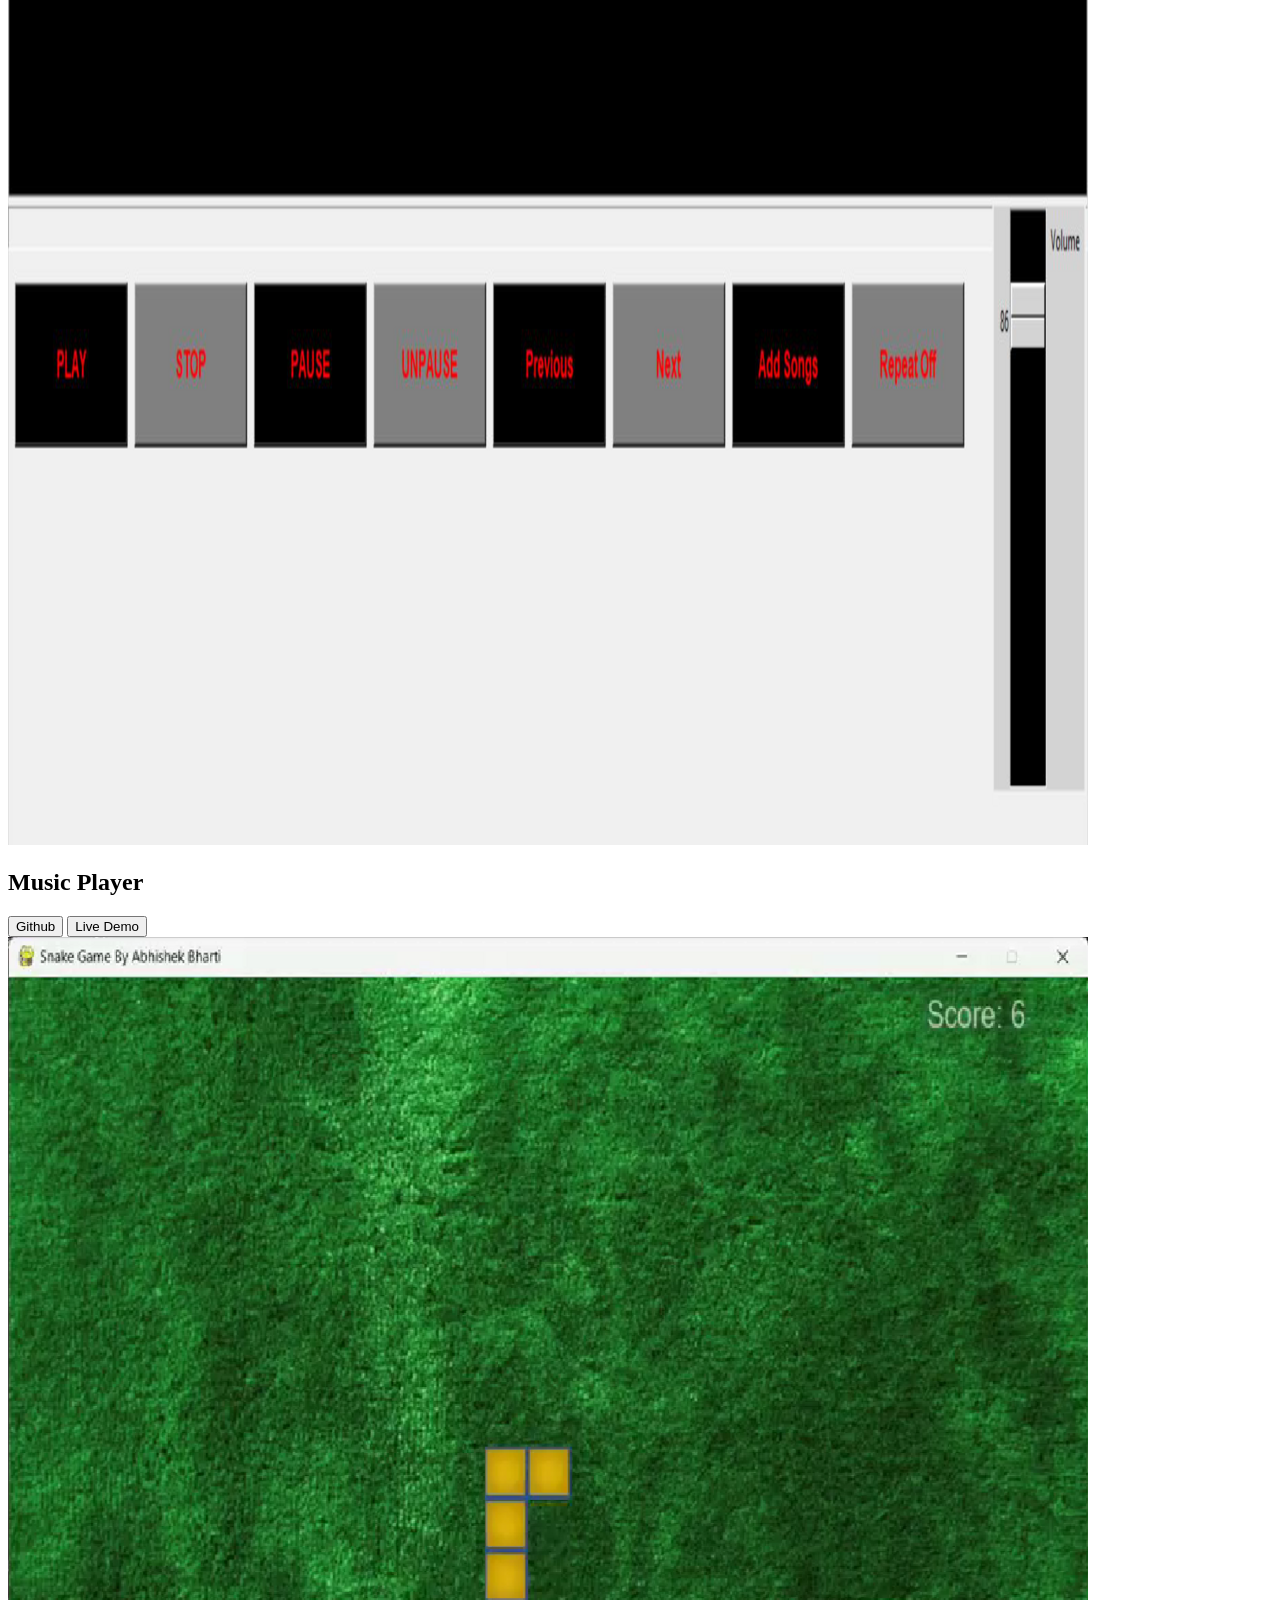
==== commit d6046925: "Update index.html" ====
--- a/index.html
+++ b/index.html
@@ -115,7 +115,7 @@
         </div>
       </div>
       <img
-        src="./assets/arrow.png"
+        src="arrow.png"
         alt="Arrow icon"
         class="icon arrow"
         onclick="location.href='./index.html#experience'"
@@ -131,7 +131,7 @@
             <div class="article-container">
               <article>
                 <img
-                  src="./assets/checkmark.png"
+                  src="checkmark.png"
                   alt="Experience icon"
                   class="icon"
                 />
@@ -142,7 +142,7 @@
               </article>
               <article>
                 <img
-                  src="./assets/checkmark.png"
+                  src="checkmark.png"
                   alt="Experience icon"
                   class="icon"
                 />
@@ -153,7 +153,7 @@
               </article>
               <article>
                 <img
-                  src="./assets/checkmark.png"
+                  src="checkmark.png"
                   alt="Experience icon"
                   class="icon"
                 />
@@ -164,7 +164,7 @@
               </article>
               <article>
                 <img
-                  src="./assets/checkmark.png"
+                  src="checkmark.png"
                   alt="Experience icon"
                   class="icon"
                 />
@@ -175,7 +175,7 @@
               </article>
               <article>
                 <img
-                  src="./assets/checkmark.png"
+                  src="checkmark.png"
                   alt="Experience icon"
                   class="icon"
                 />
@@ -191,7 +191,7 @@
             <div class="article-container">
               <article>
                 <img
-                  src="./assets/checkmark.png"
+                  src="checkmark.png"
                   alt="Experience icon"
                   class="icon"
                 />
@@ -202,7 +202,7 @@
               </article>
               <article>
                 <img
-                  src="./assets/checkmark.png"
+                  src="checkmark.png"
                   alt="Experience icon"
                   class="icon"
                 />
@@ -213,7 +213,7 @@
               </article>
               <article>
                 <img
-                  src="./assets/checkmark.png"
+                  src="checkmark.png"
                   alt="Experience icon"
                   class="icon"
                 />
@@ -224,7 +224,7 @@
               </article>
               <article>
                 <img
-                  src="./assets/checkmark.png"
+                  src="checkmark.png"
                   alt="Experience icon"
                   class="icon"
                 />
@@ -238,7 +238,7 @@
         </div>
       </div>
       <img
-        src="./assets/arrow.png"
+        src="arrow.png"
         alt="Arrow icon"
         class="icon arrow"
         onclick="location.href='./index.html#projects'"
@@ -252,7 +252,7 @@
           <div class="details-container color-container">
             <div class="article-container">
               <img
-                src="./assets/1697949298765.png"
+                src="1697949298765.png"
                 alt="Project 1"
                 class="project-img"
               />
@@ -276,7 +276,7 @@
           <div class="details-container color-container">
             <div class="article-container">
               <img
-                src="./assets/Screenshot 2024-09-08 222348.png"
+                src="Screenshot 2024-09-08 222348.png"
                 alt="Project 2"
                 class="project-img"
               />
@@ -300,7 +300,7 @@
           <div class="details-container color-container">
             <div class="article-container">
               <img
-                src="./assets/project-3.png"
+                src="project-3.png"
                 alt="Project 3"
                 class="project-img"
               />
@@ -324,7 +324,7 @@
         </div>
       </div>
       <img
-        src="./assets/arrow.png"
+        src="arrow.png"
         alt="Arrow icon"
         class="icon arrow"
         onclick="location.href='./index.html#contact'"
@@ -336,7 +336,7 @@
       <div class="contact-info-upper-container">
         <div class="contact-info-container">
           <img
-            src="./assets/email.png"
+            src="email.png"
             alt="Email icon"
             class="icon contact-icon email-icon"
           />
@@ -344,7 +344,7 @@
         </div>
         <div class="contact-info-container">
           <img
-            src="./assets/linkedin.png"
+            src="linkedin.png"
             alt="LinkedIn icon"
             class="icon contact-icon"
           />
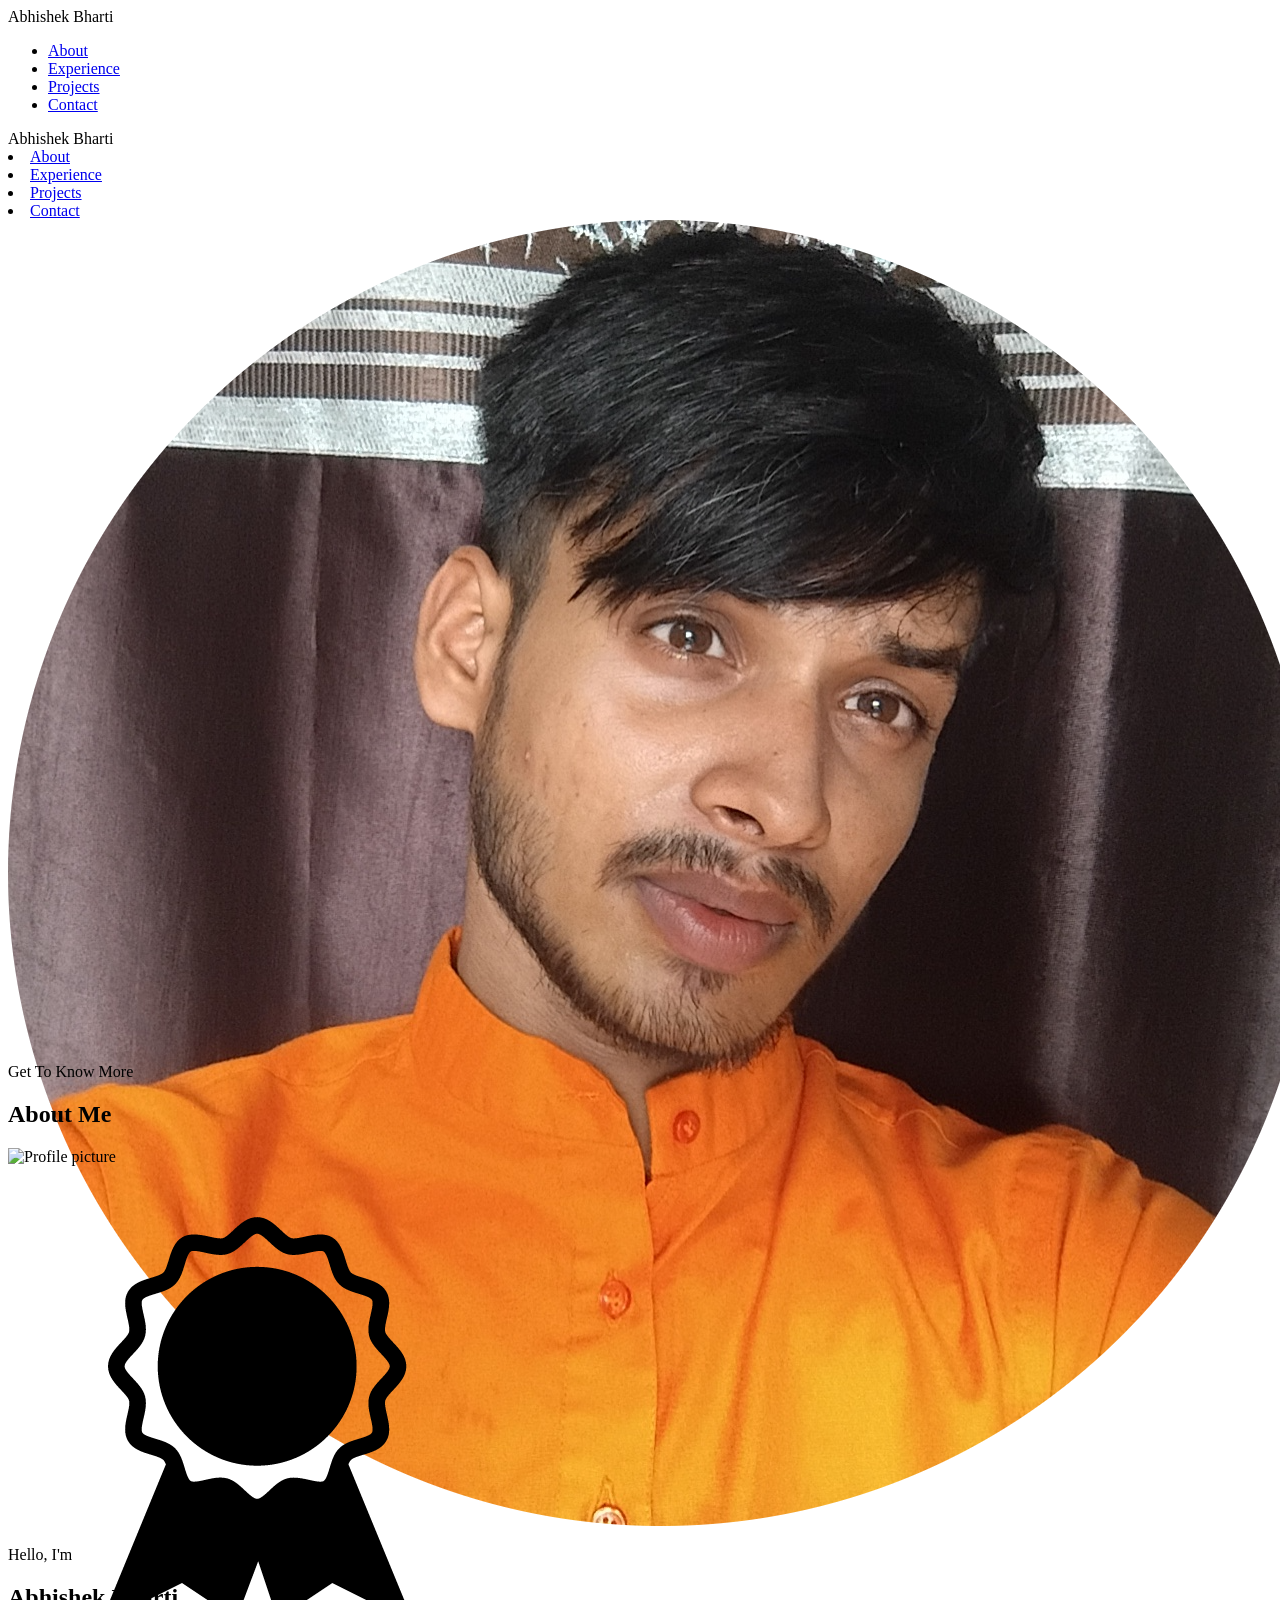
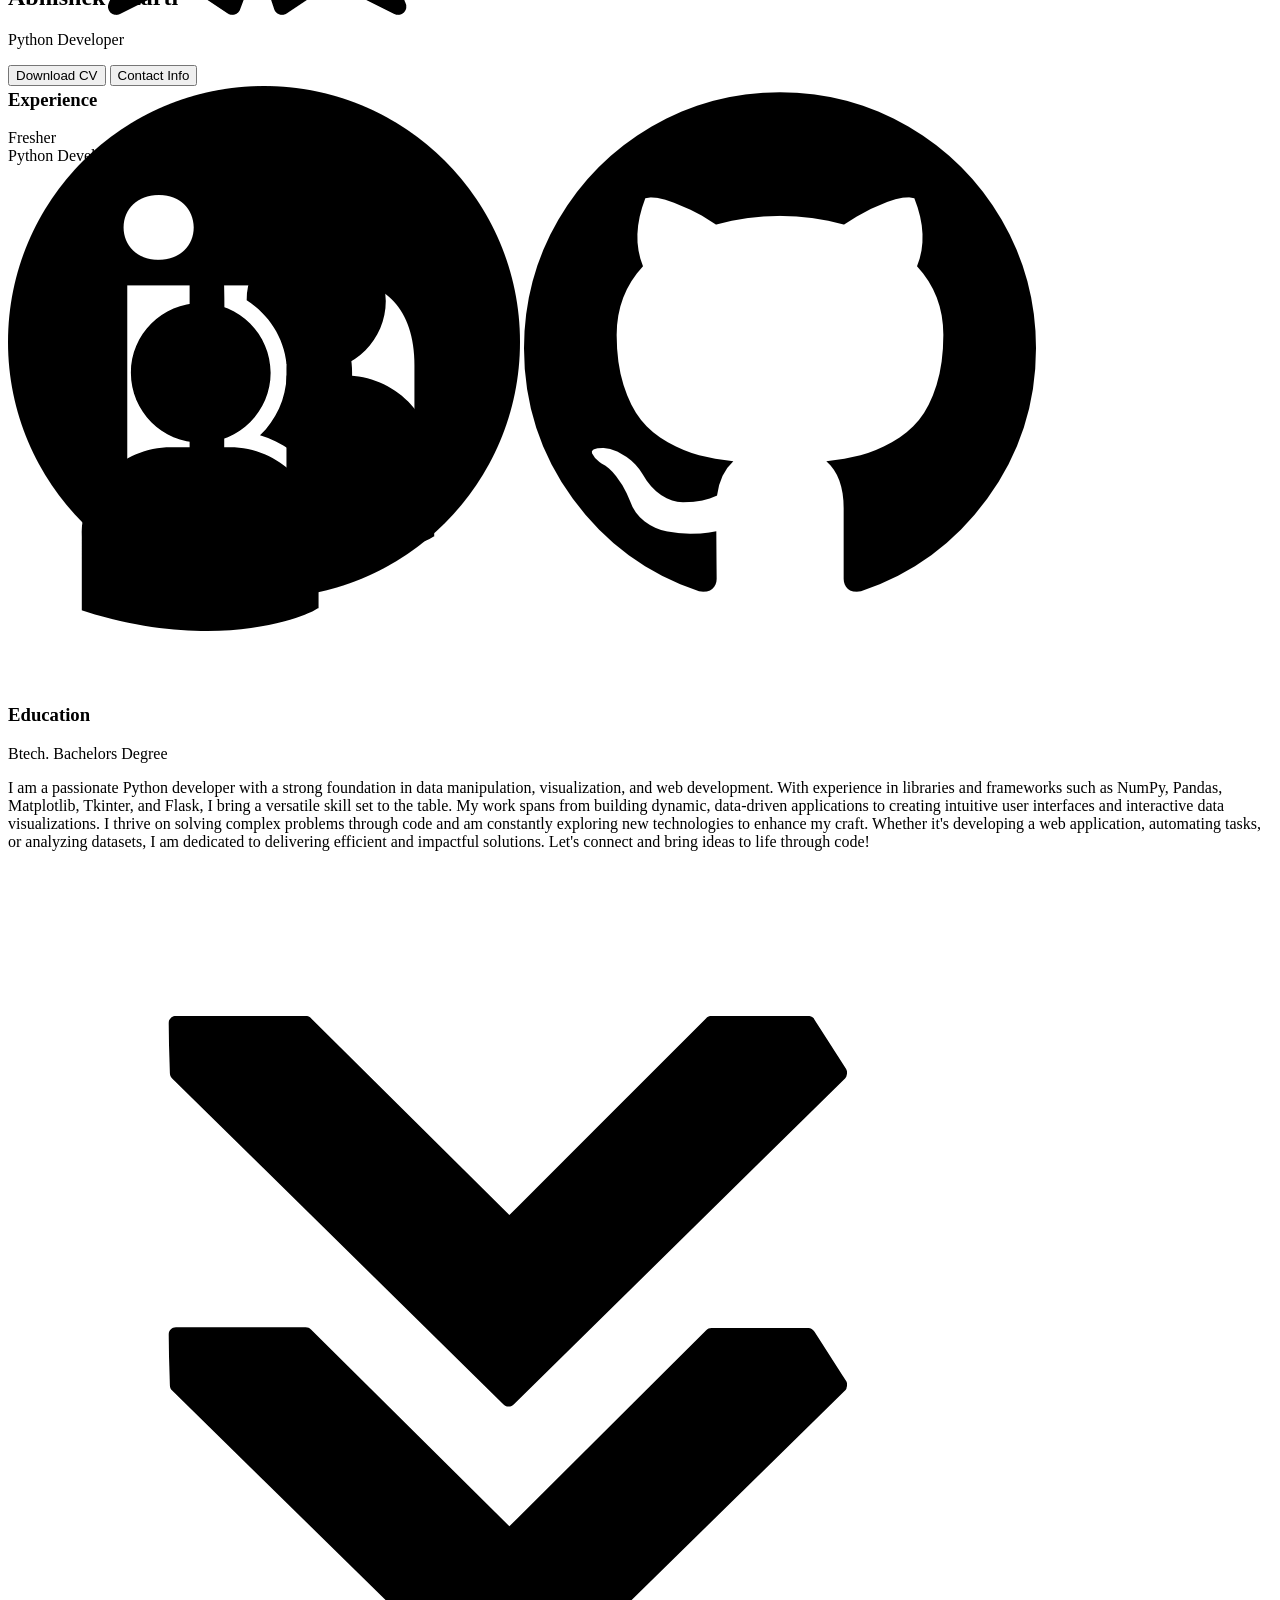
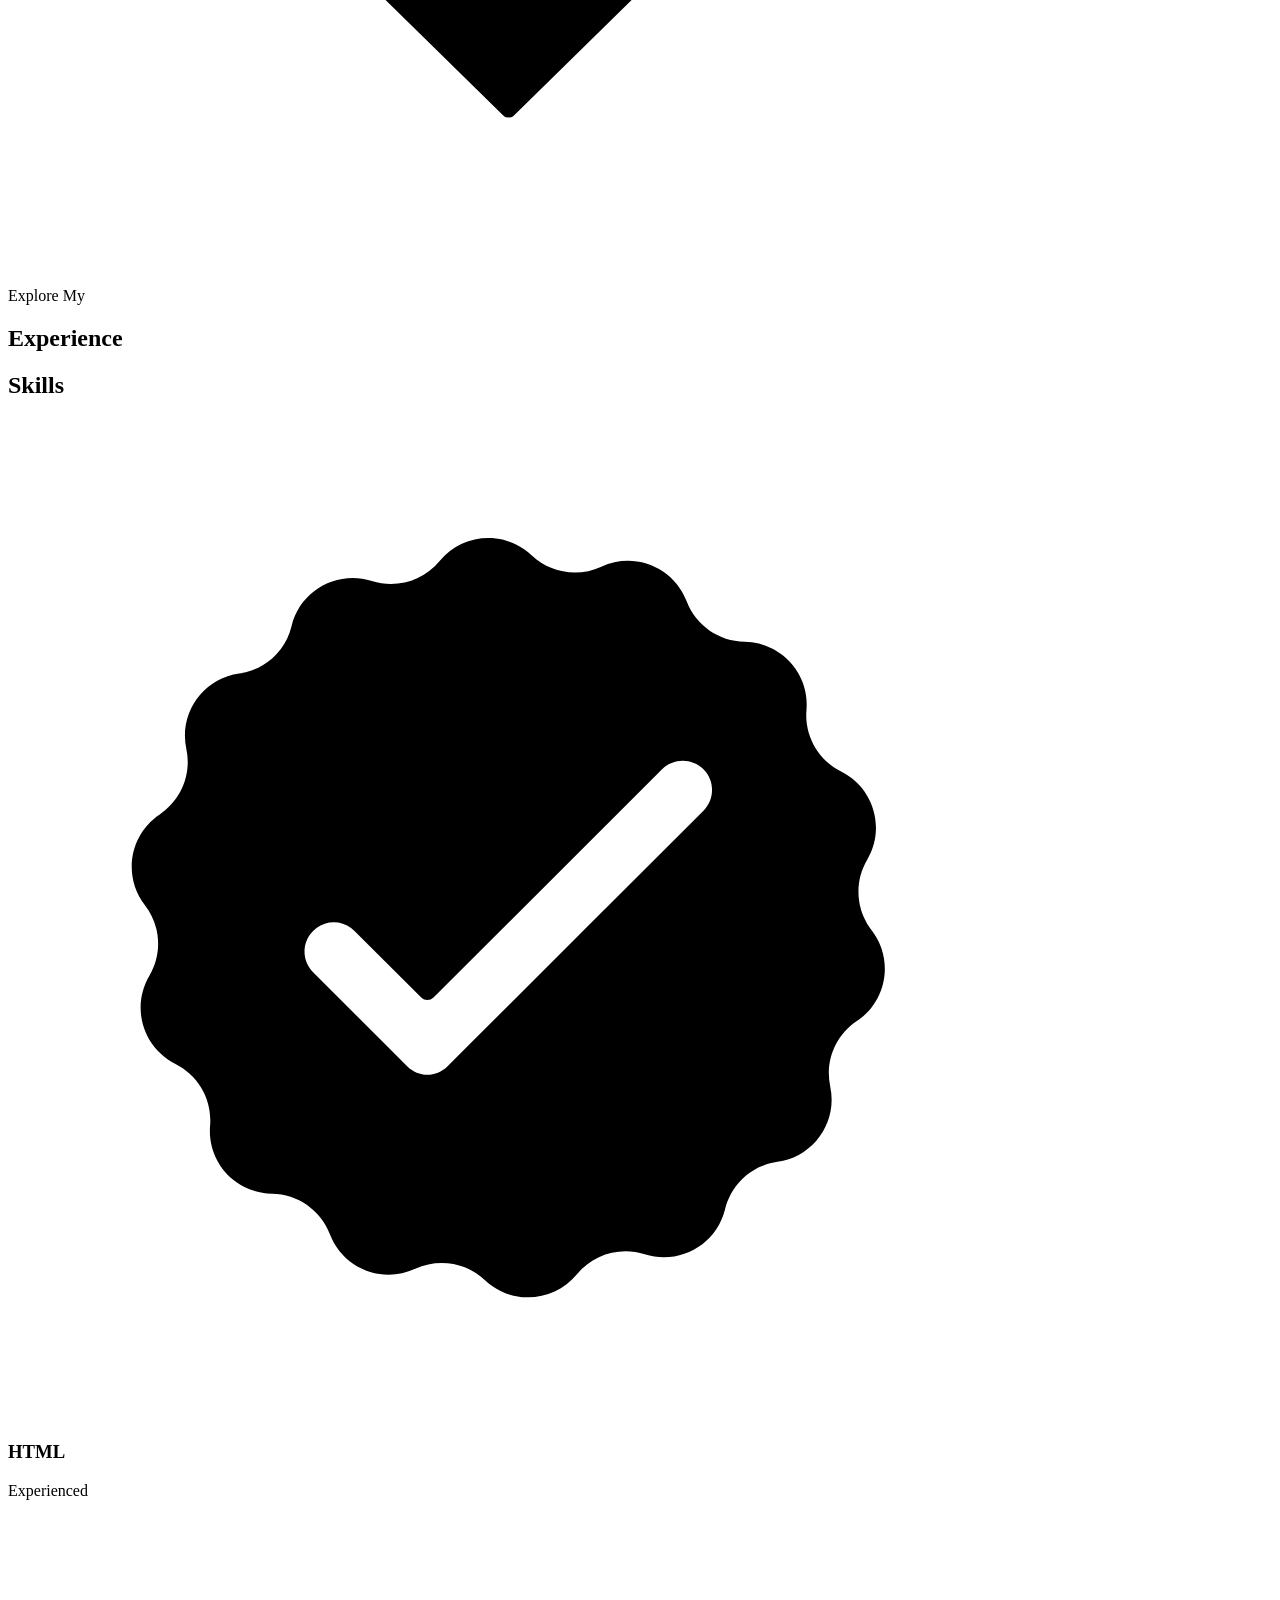
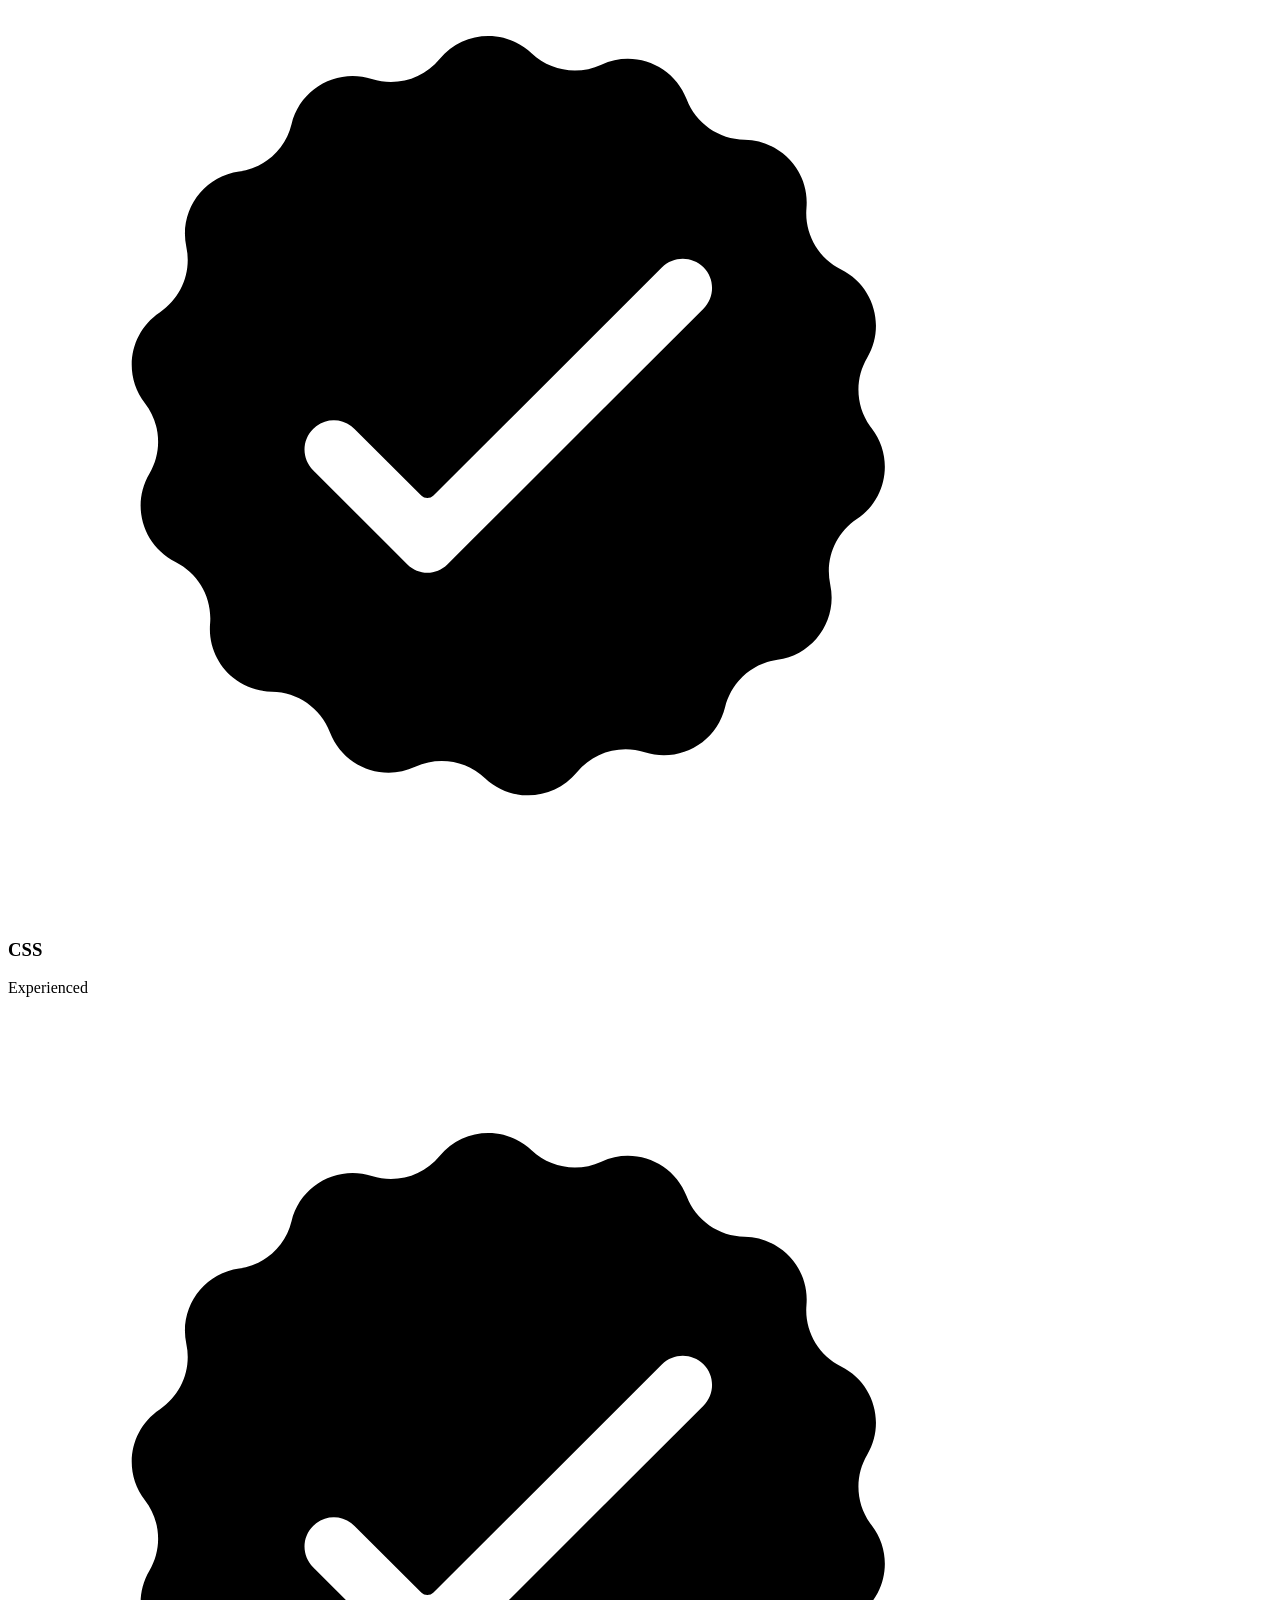
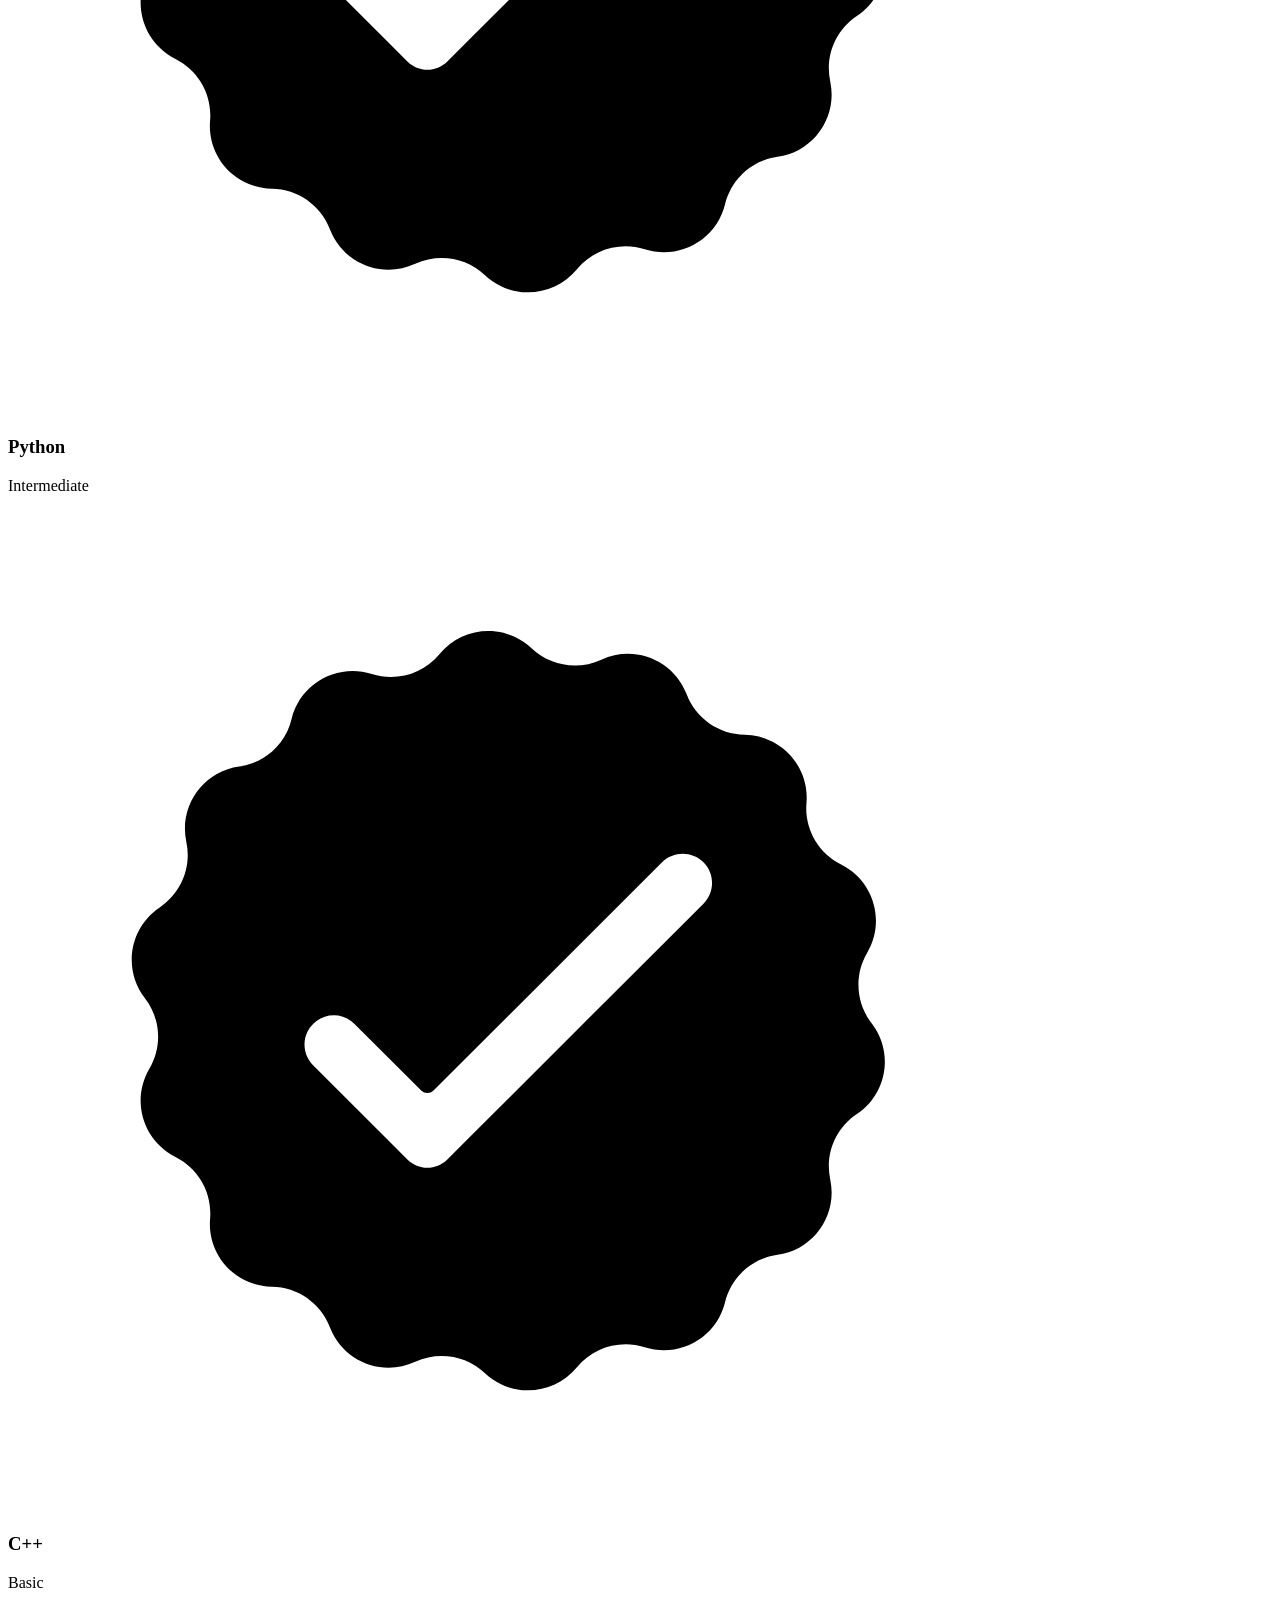
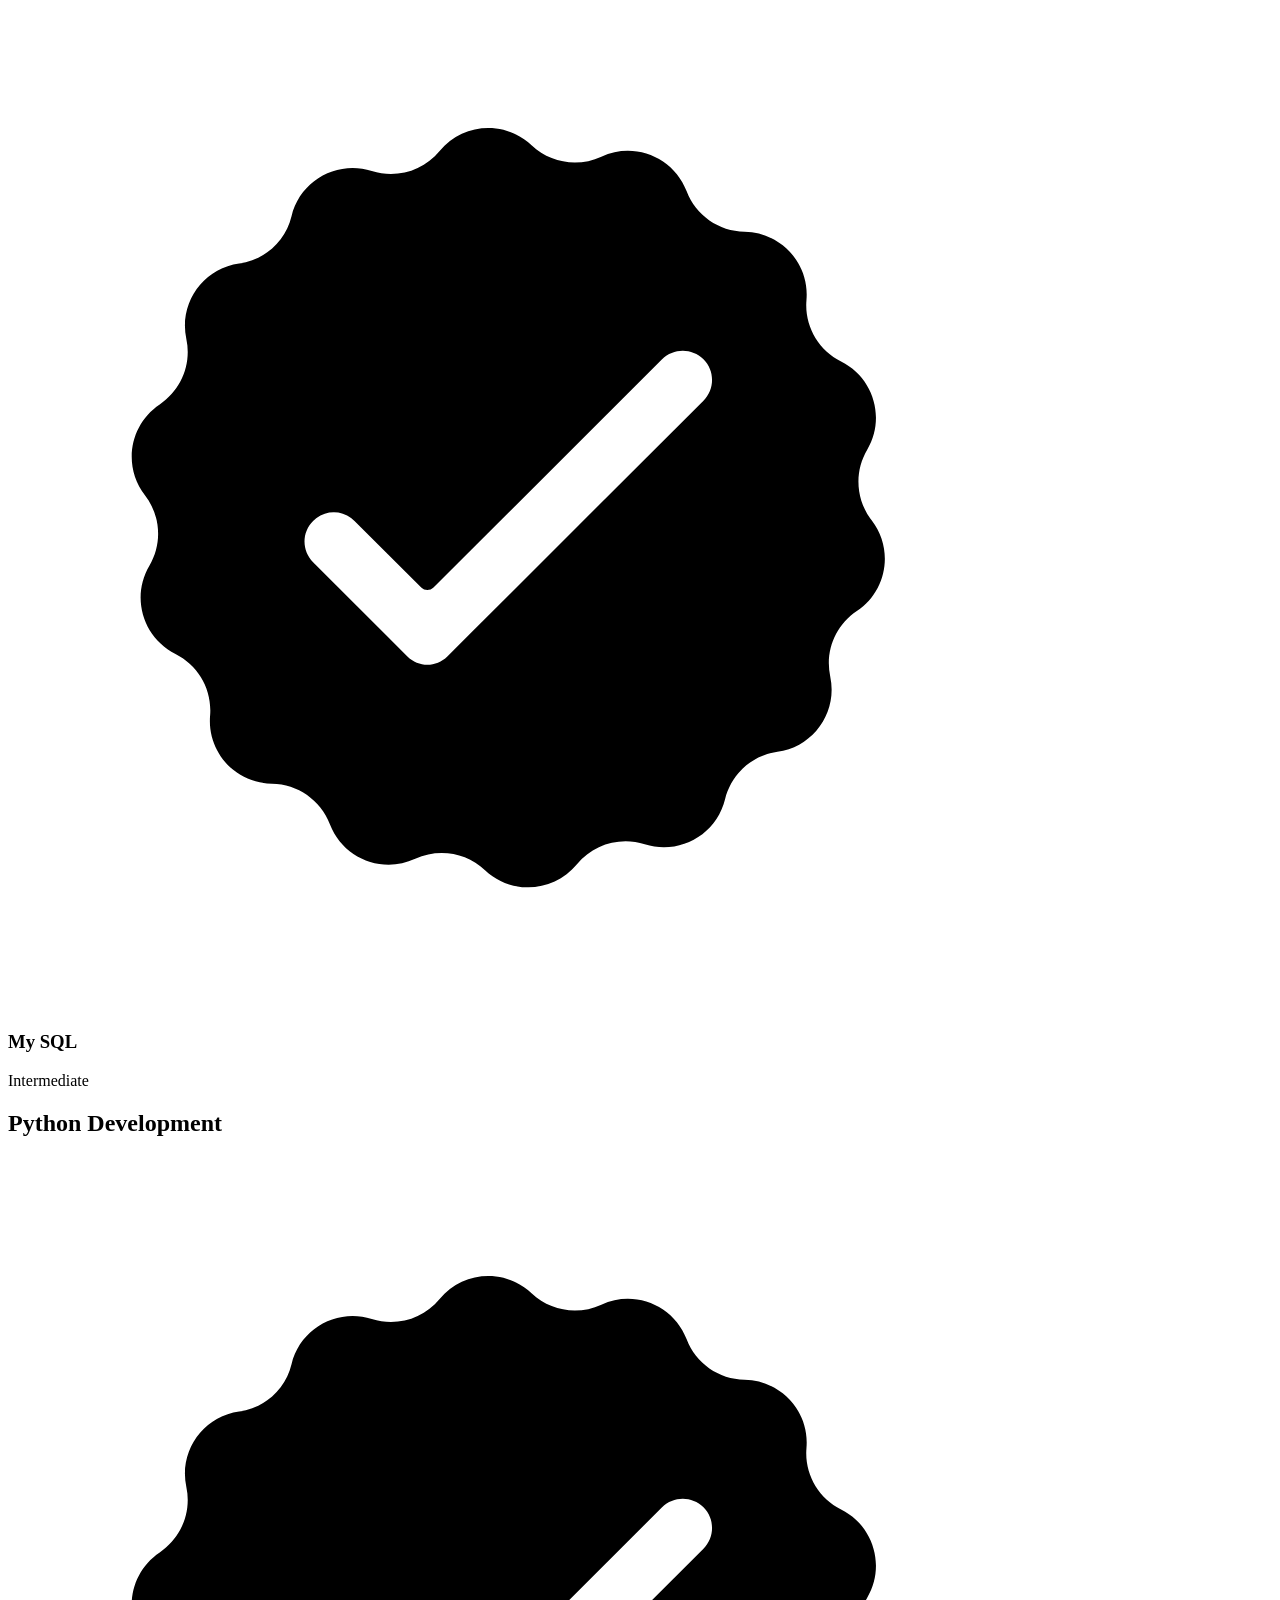
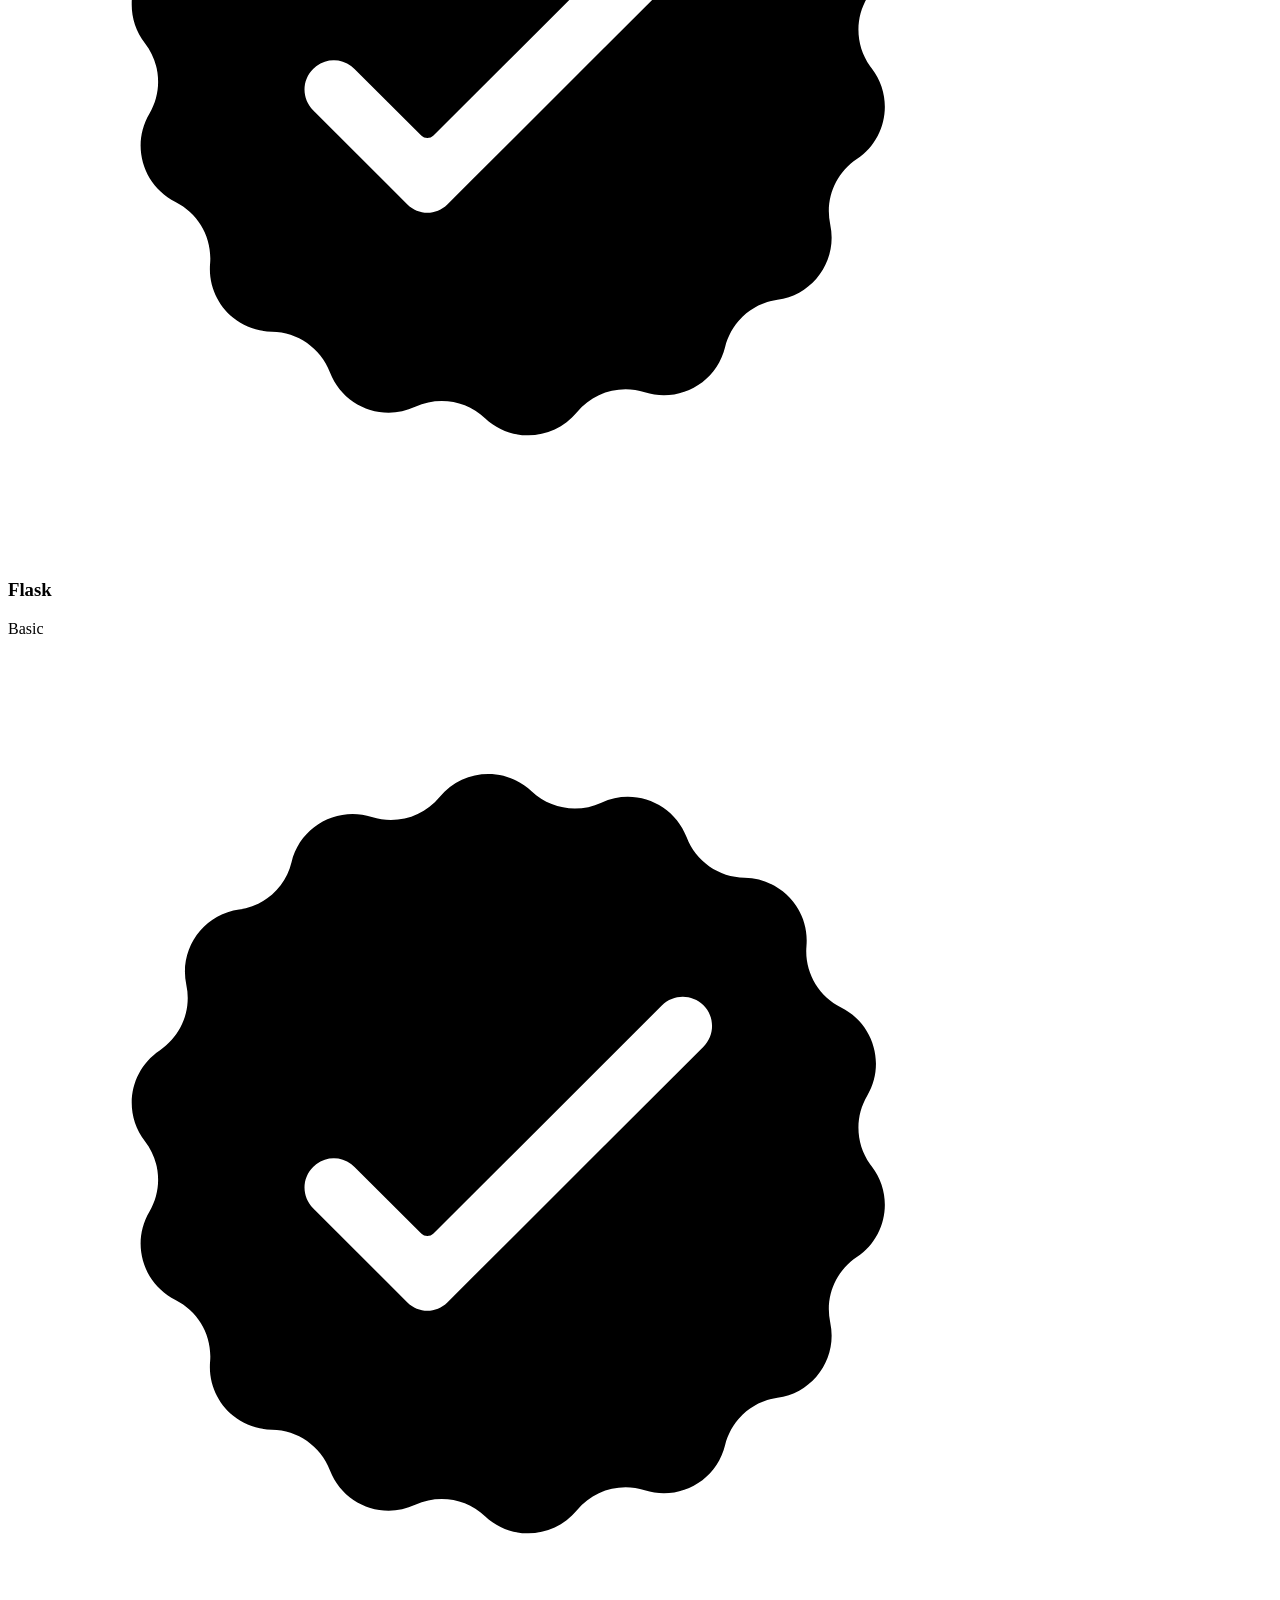
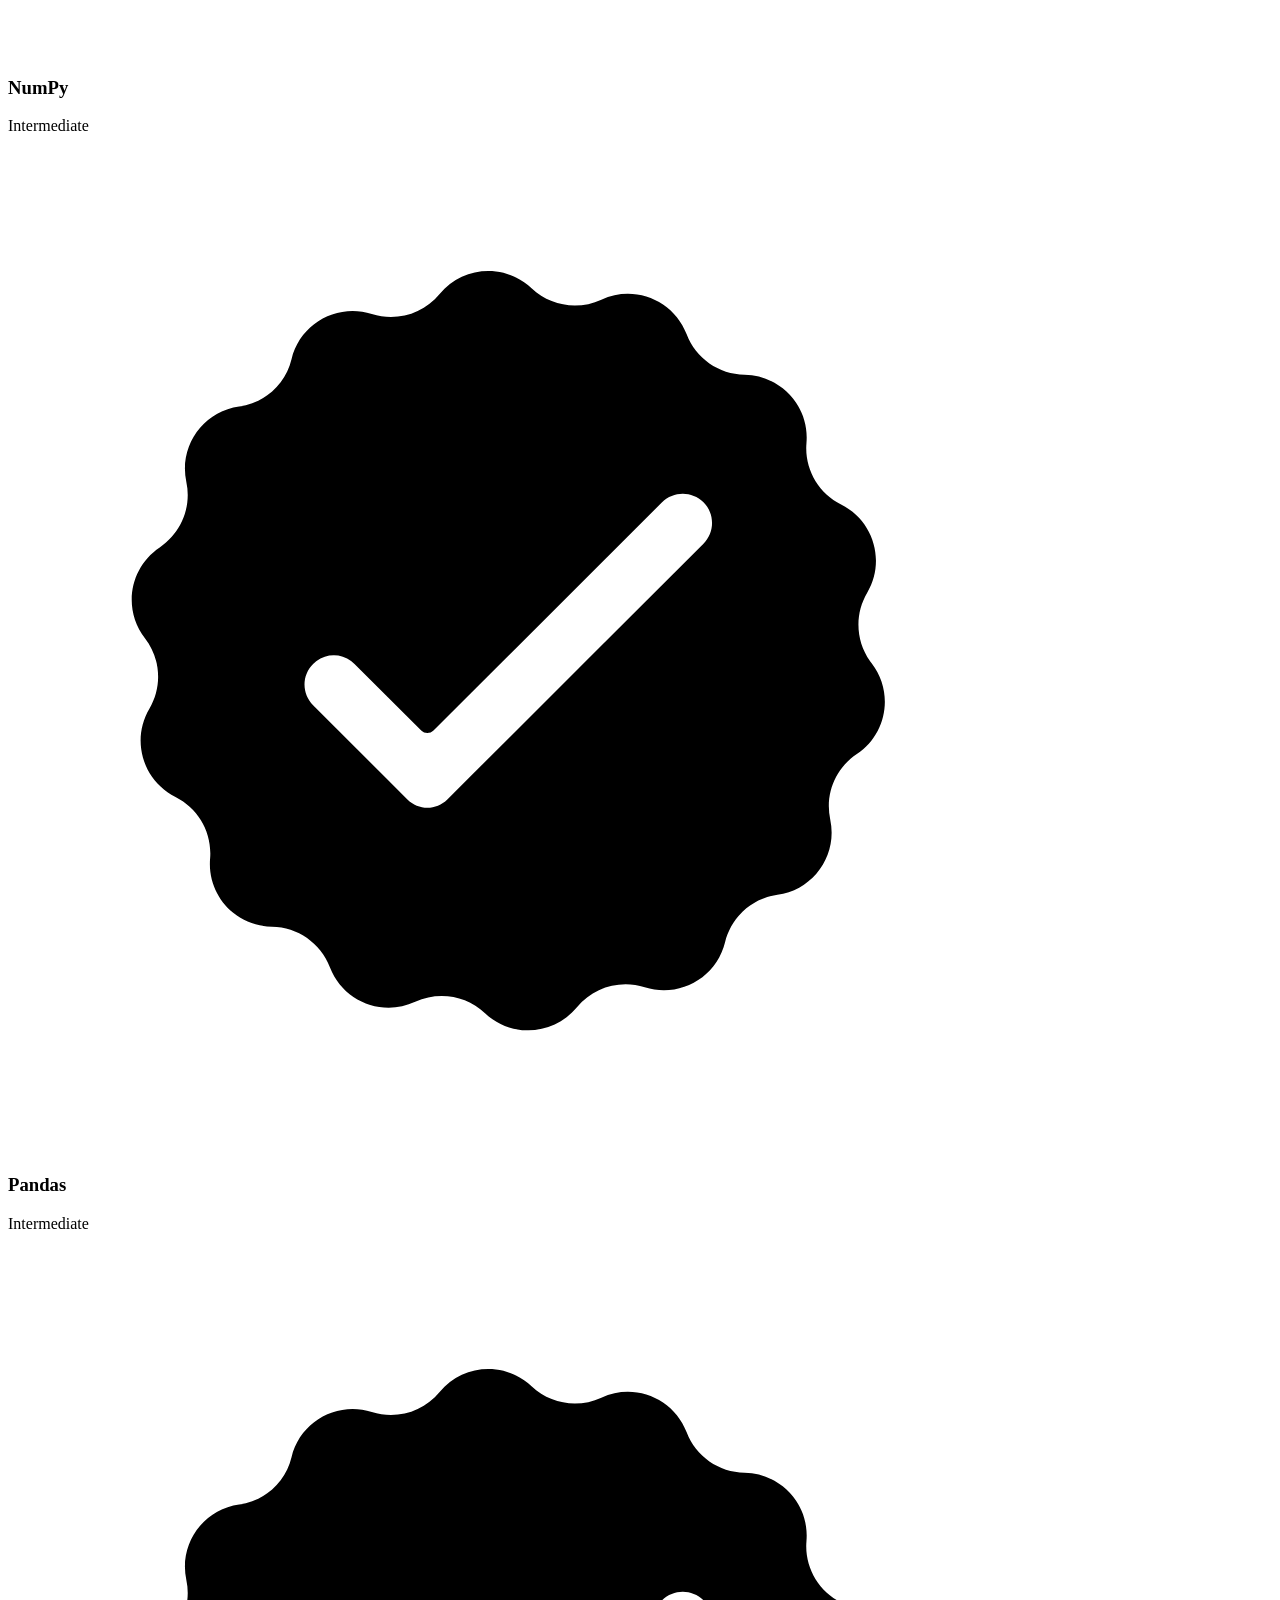
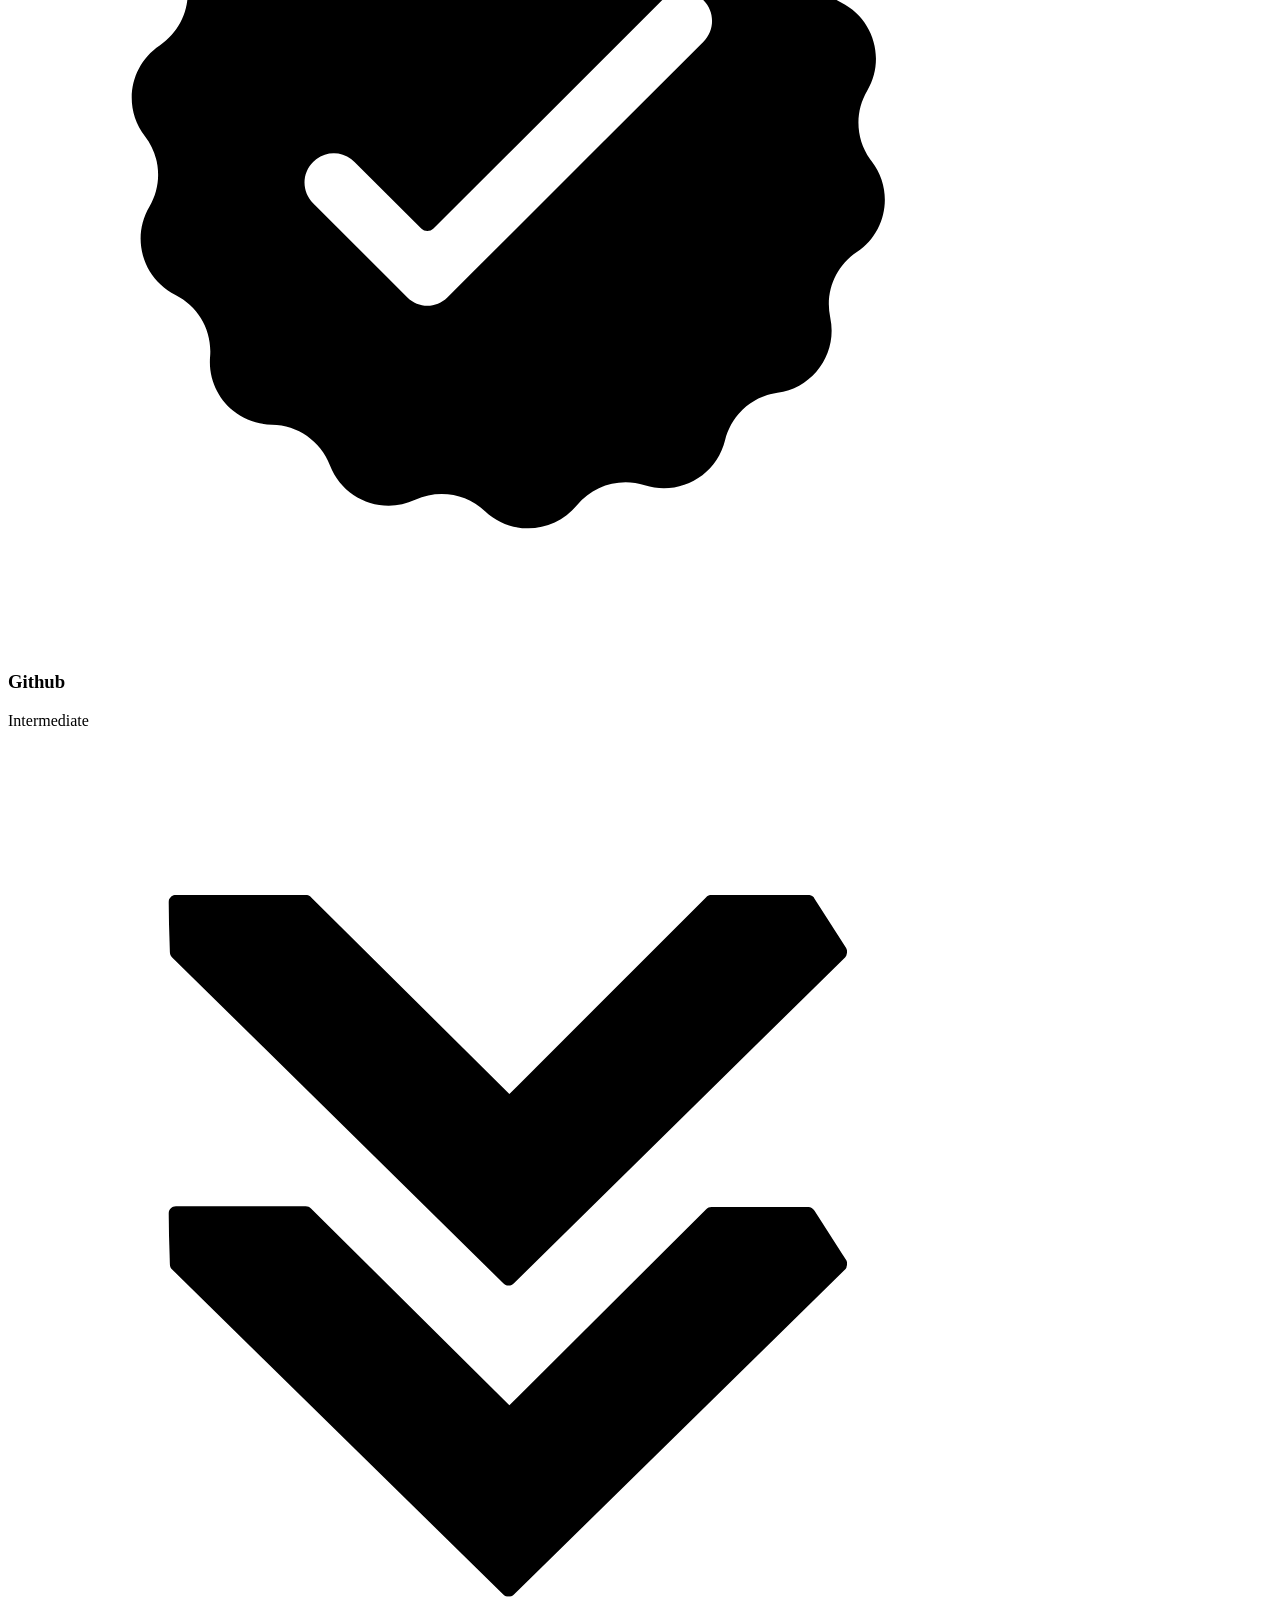
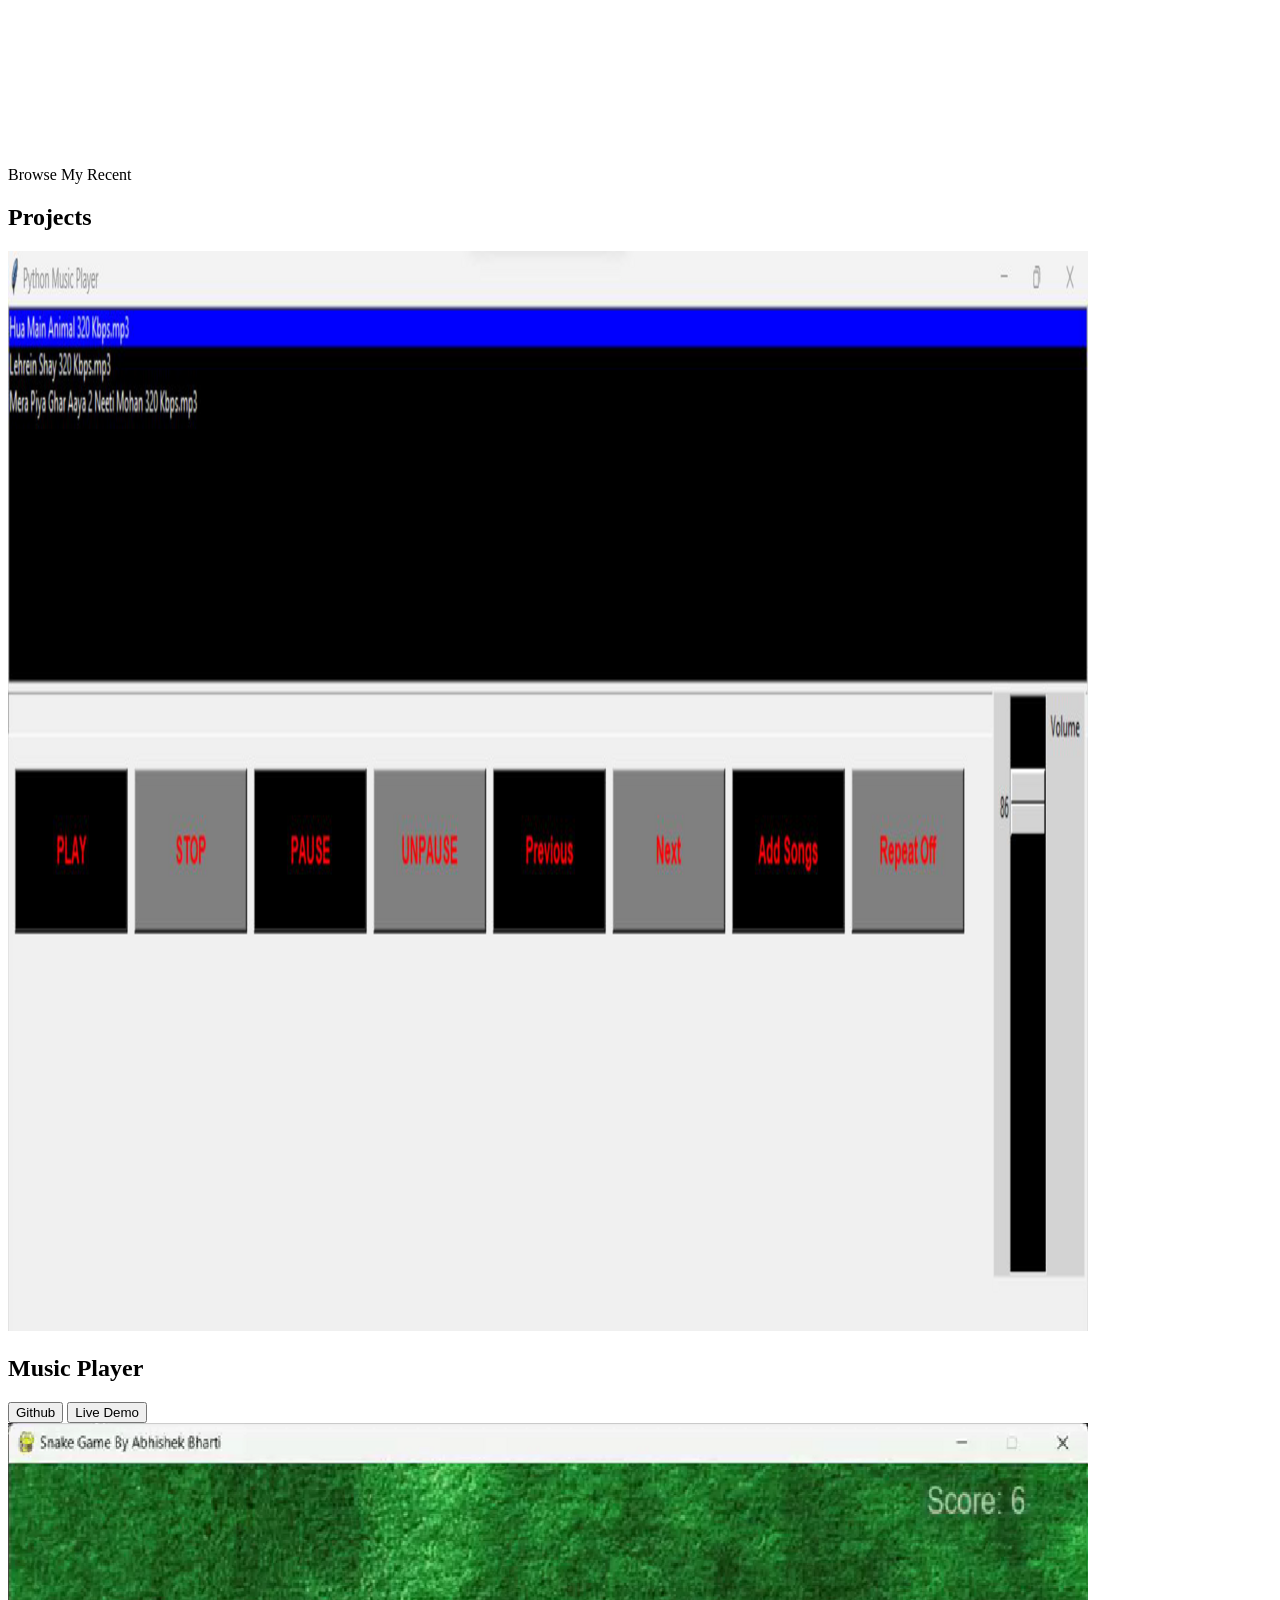
==== commit 64082649: "Update index.html" ====
--- a/index.html
+++ b/index.html
@@ -38,7 +38,7 @@
     </nav>
     <section id="profile">
       <div class="section__pic-container">
-        <img src="./assets/profile.png" alt="Abhishek Bharti profile picture" />
+        <img src="profile.png" alt="Abhishek Bharti profile picture" />
       </div>
       <div class="section__text">
         <p class="section__text__p1">Hello, I'm</p>
@@ -95,7 +95,7 @@
             </div>
             <div class="details-container">
               <img
-                src="./assets/education.png"
+                src="education.png"
                 alt="Education icon"
                 class="icon"
               />
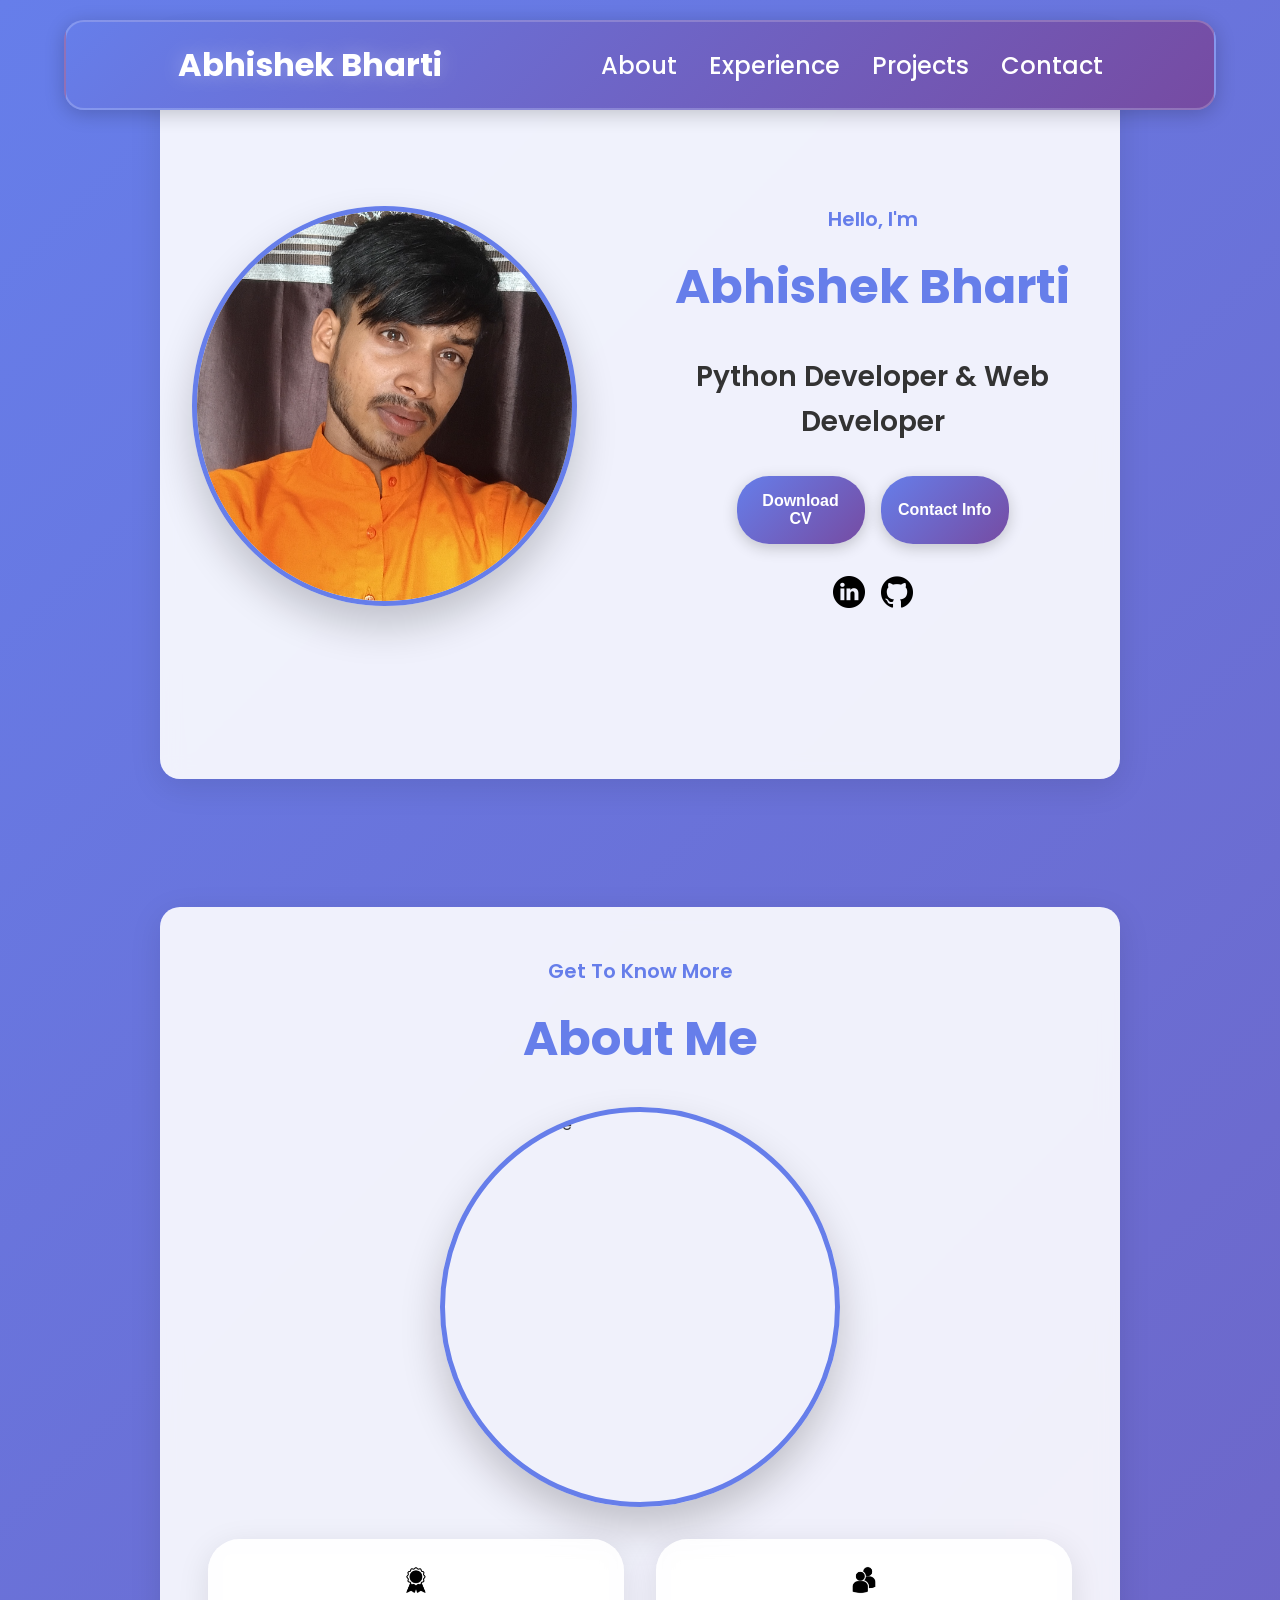
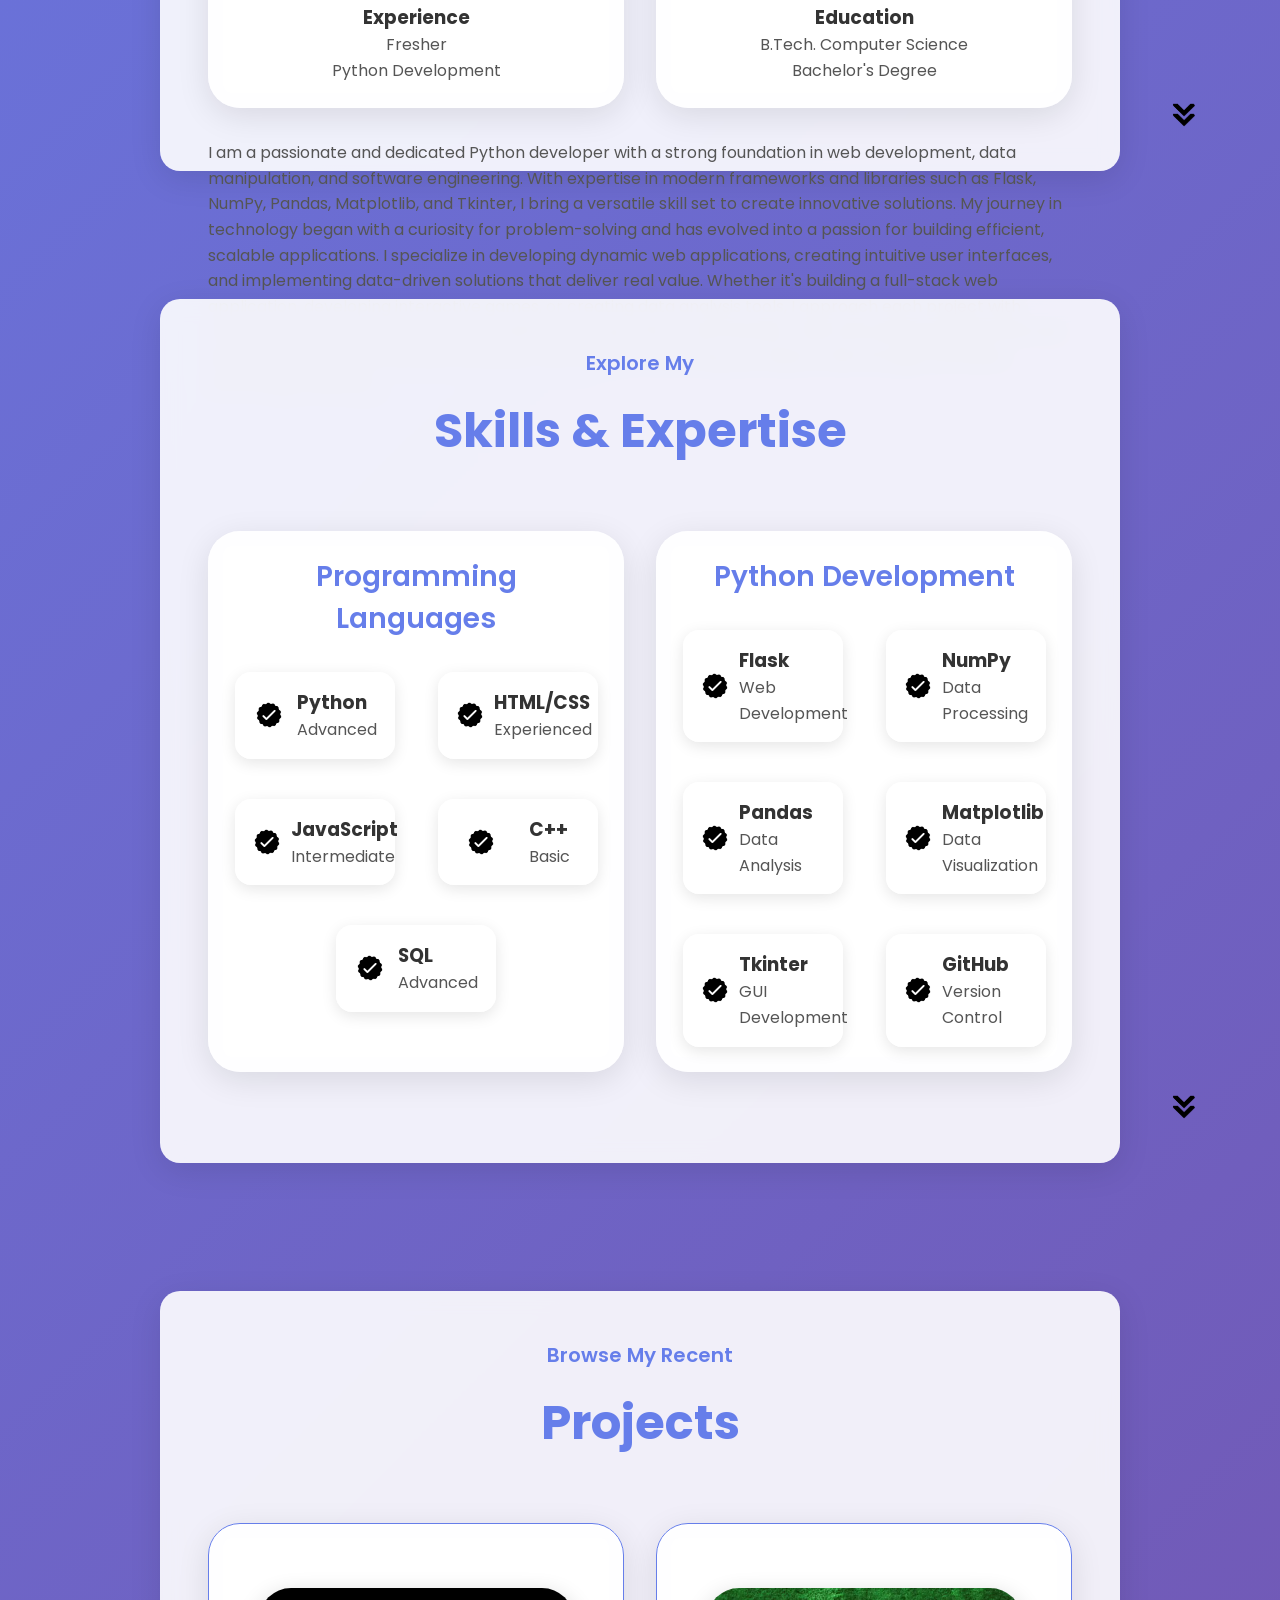
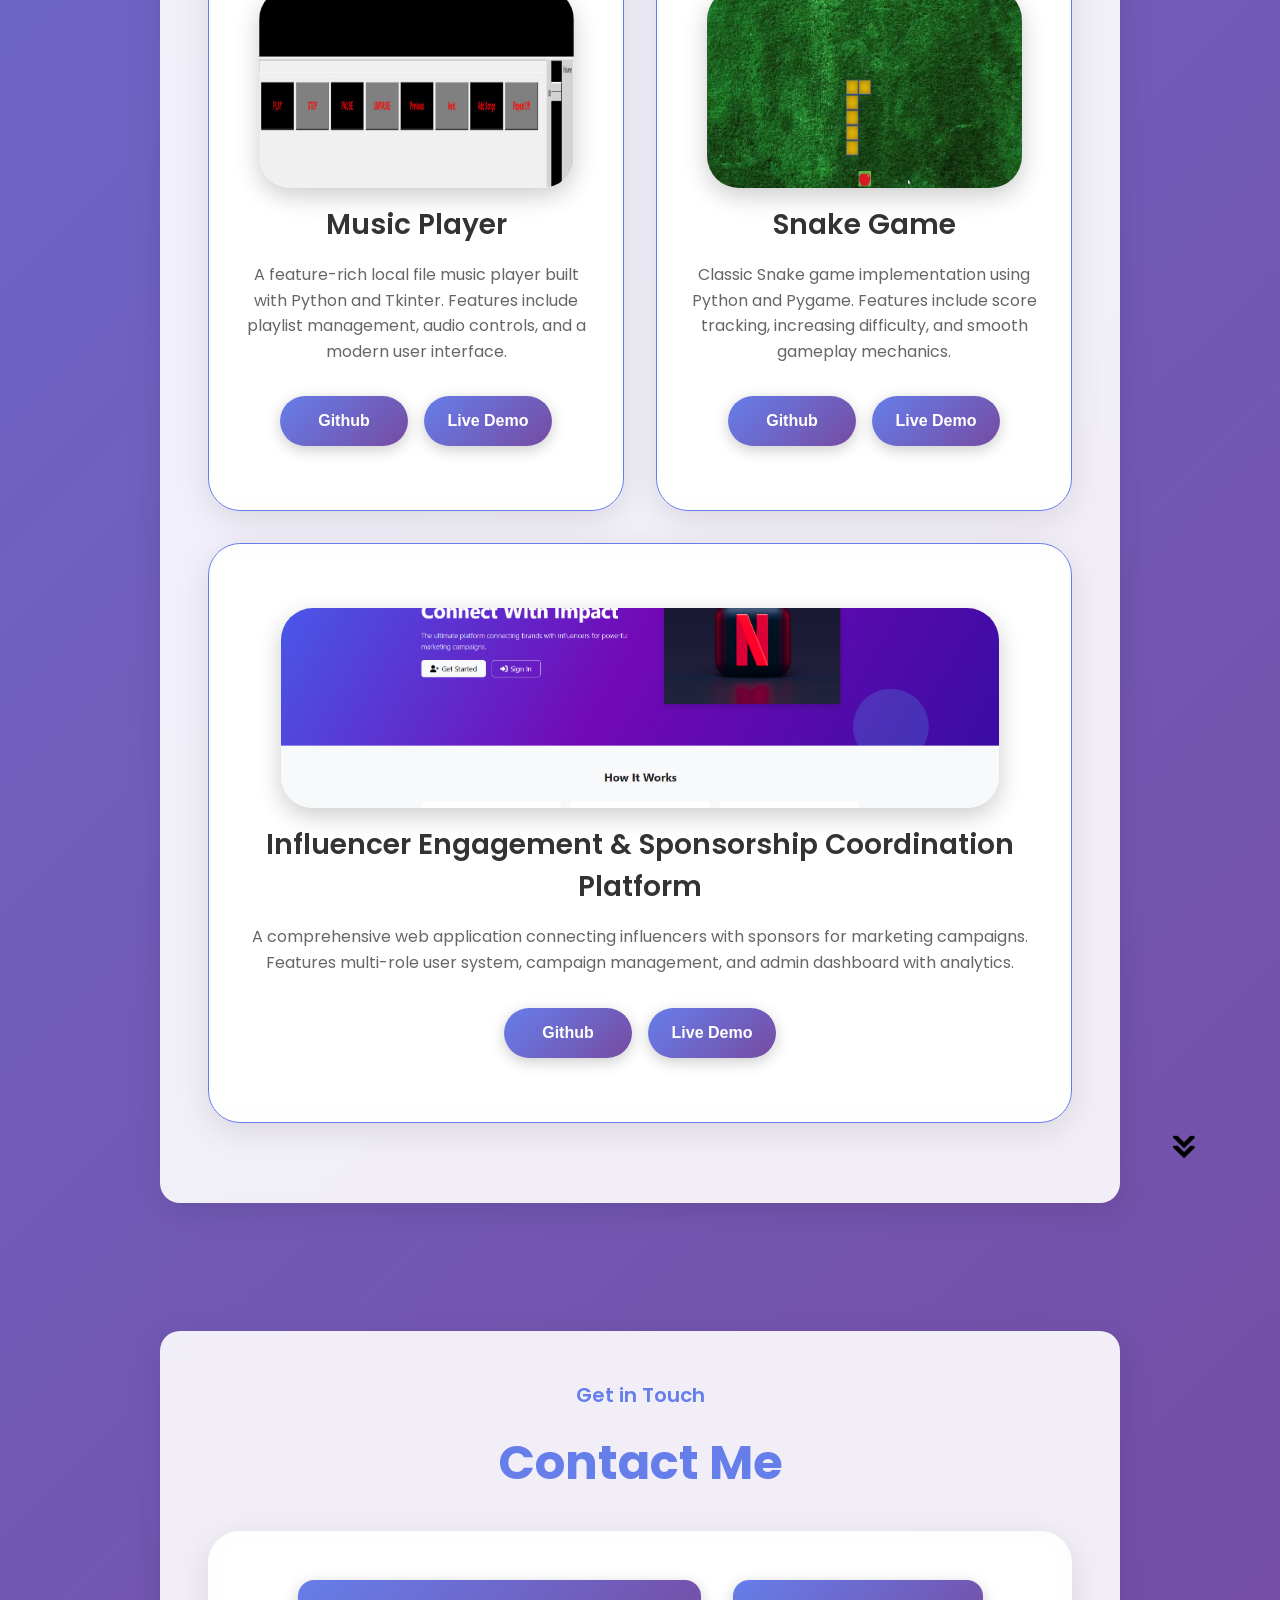
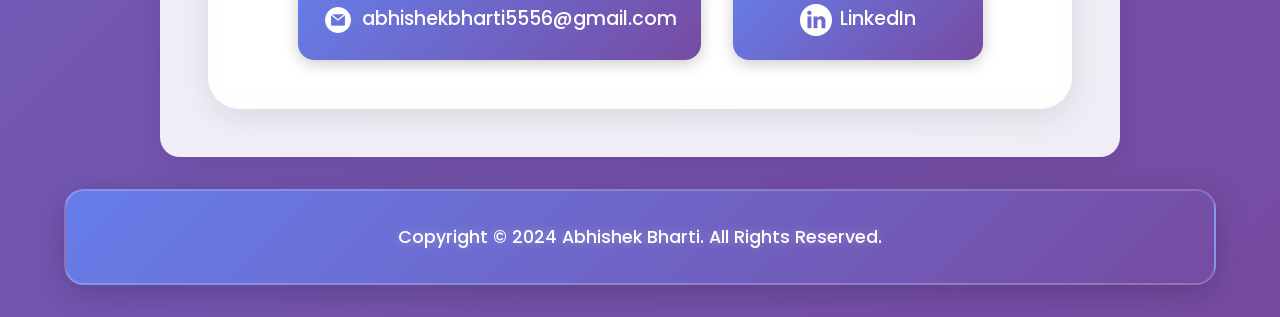
==== commit e99ecee2: "Add files via upload" ====
--- a/index.html
+++ b/index.html
@@ -4,8 +4,8 @@
     <meta charset="UTF-8" />
     <meta http-equiv="X-UA-Compatible" content="IE=edge" />
     <meta name="viewport" content="width=device-width, initial-scale=1.0" />
-    <title>My Portfolio</title>
-    <link rel="stylesheet" href="style.css" />
+    <title>Abhishek Bharti - Python Developer Portfolio</title>
+    <link rel="stylesheet" href="style.css?v=2" />
     <link rel="stylesheet" href="mediaqueries.css" />
   </head>
   <body>
@@ -38,12 +38,12 @@
     </nav>
     <section id="profile">
       <div class="section__pic-container">
-        <img src="profile.png" alt="Abhishek Bharti profile picture" />
+        <img src="profile.png?v=2" alt="Abhishek Bharti profile picture" />
       </div>
       <div class="section__text">
         <p class="section__text__p1">Hello, I'm</p>
         <h1 class="title">Abhishek Bharti</h1>
-        <p class="section__text__p2">Python Developer</p>
+        <p class="section__text__p2">Python Developer & Web Developer</p>
         <div class="btn-container">
           <button
             class="btn btn-color-2"
@@ -77,7 +77,7 @@
       <div class="section-container">
         <div class="section__pic-container">
           <img
-            src="IMG_20240723_160704527.png"
+            src="IMG_20240723_160704527.png?v=2"
             alt="Profile picture"
             class="about-pic"
           />
@@ -100,16 +100,18 @@
                 class="icon"
               />
               <h3>Education</h3>
-              <p>Btech. Bachelors Degree</p>
+              <p>B.Tech. Computer Science<br />Bachelor's Degree</p>
             </div>
           </div>
           <div class="text-container">
             <p>
-              I am a passionate Python developer with a strong foundation in data manipulation, visualization, and web development. With experience in libraries and frameworks such as NumPy, Pandas, Matplotlib, Tkinter, and Flask, I bring a versatile skill set to the table. My work spans from building dynamic, data-driven applications to creating intuitive user interfaces and interactive data visualizations.
+              I am a passionate and dedicated Python developer with a strong foundation in web development, data manipulation, and software engineering. With expertise in modern frameworks and libraries such as Flask, NumPy, Pandas, Matplotlib, and Tkinter, I bring a versatile skill set to create innovative solutions.
 
-I thrive on solving complex problems through code and am constantly exploring new technologies to enhance my craft. Whether it's developing a web application, automating tasks, or analyzing datasets, I am dedicated to delivering efficient and impactful solutions.
+My journey in technology began with a curiosity for problem-solving and has evolved into a passion for building efficient, scalable applications. I specialize in developing dynamic web applications, creating intuitive user interfaces, and implementing data-driven solutions that deliver real value.
 
-Let's connect and bring ideas to life through code!
+Whether it's building a full-stack web application, developing interactive games, or creating data analysis tools, I approach each project with enthusiasm and attention to detail. I believe in writing clean, maintainable code and staying updated with the latest industry trends and best practices.
+
+Let's connect and bring your ideas to life through innovative technology solutions!
             </p>
           </div>
         </div>
@@ -123,20 +125,31 @@
     </section>
     <section id="experience">
       <p class="section__text__p1">Explore My</p>
-      <h1 class="title">Experience</h1>
+      <h1 class="title">Skills & Expertise</h1>
       <div class="experience-details-container">
         <div class="about-containers">
           <div class="details-container">
-            <h2 class="experience-sub-title">Skills</h2>
-            <div class="article-container">
-              <article>
-                <img
-                  src="checkmark.png"
-                  alt="Experience icon"
-                  class="icon"
-                />
-                <div>
-                  <h3>HTML</h3>
+            <h2 class="experience-sub-title">Programming Languages</h2>
+            <div class="article-container">
+              <article>
+                <img
+                  src="checkmark.png"
+                  alt="Experience icon"
+                  class="icon"
+                />
+                <div>
+                  <h3>Python</h3>
+                  <p>Advanced</p>
+                </div>
+              </article>
+              <article>
+                <img
+                  src="checkmark.png"
+                  alt="Experience icon"
+                  class="icon"
+                />
+                <div>
+                  <h3>HTML/CSS</h3>
                   <p>Experienced</p>
                 </div>
               </article>
@@ -147,18 +160,7 @@
                   class="icon"
                 />
                 <div>
-                  <h3>CSS</h3>
-                  <p>Experienced</p>
-                </div>
-              </article>
-              <article>
-                <img
-                  src="checkmark.png"
-                  alt="Experience icon"
-                  class="icon"
-                />
-                <div>
-                  <h3>Python</h3>
+                  <h3>JavaScript</h3>
                   <p>Intermediate</p>
                 </div>
               </article>
@@ -180,8 +182,8 @@
                   class="icon"
                 />
                 <div>
-                  <h3>My SQL</h3>
-                  <p>Intermediate</p>
+                  <h3>SQL</h3>
+                  <p>Advanced</p>
                 </div>
               </article>
             </div>
@@ -197,7 +199,7 @@
                 />
                 <div>
                   <h3>Flask</h3>
-                  <p>Basic</p>
+                  <p>Web Development</p>
                 </div>
               </article>
               <article>
@@ -208,7 +210,7 @@
                 />
                 <div>
                   <h3>NumPy</h3>
-                  <p>Intermediate</p>
+                  <p>Data Processing</p>
                 </div>
               </article>
               <article>
@@ -219,18 +221,40 @@
                 />
                 <div>
                   <h3>Pandas</h3>
-                  <p>Intermediate</p>
-                </div>
-              </article>
-              <article>
-                <img
-                  src="checkmark.png"
-                  alt="Experience icon"
-                  class="icon"
-                />
-                <div>
-                  <h3>Github</h3>
-                  <p>Intermediate</p>
+                  <p>Data Analysis</p>
+                </div>
+              </article>
+              <article>
+                <img
+                  src="checkmark.png"
+                  alt="Experience icon"
+                  class="icon"
+                />
+                <div>
+                  <h3>Matplotlib</h3>
+                  <p>Data Visualization</p>
+                </div>
+              </article>
+              <article>
+                <img
+                  src="checkmark.png"
+                  alt="Experience icon"
+                  class="icon"
+                />
+                <div>
+                  <h3>Tkinter</h3>
+                  <p>GUI Development</p>
+                </div>
+              </article>
+              <article>
+                <img
+                  src="checkmark.png"
+                  alt="Experience icon"
+                  class="icon"
+                />
+                <div>
+                  <h3>GitHub</h3>
+                  <p>Version Control</p>
                 </div>
               </article>
             </div>
@@ -258,6 +282,10 @@
               />
             </div>
             <h2 class="experience-sub-title project-title">Music Player</h2>
+            <p style="text-align: center; margin: 1rem 0; color: #666;">
+              A feature-rich local file music player built with Python and Tkinter. 
+              Features include playlist management, audio controls, and a modern user interface.
+            </p>
             <div class="btn-container">
               <button
                 class="btn btn-color-2 project-btn"
@@ -282,6 +310,10 @@
               />
             </div>
             <h2 class="experience-sub-title project-title">Snake Game</h2>
+            <p style="text-align: center; margin: 1rem 0; color: #666;">
+              Classic Snake game implementation using Python and Pygame. 
+              Features include score tracking, increasing difficulty, and smooth gameplay mechanics.
+            </p>
             <div class="btn-container">
               <button
                 class="btn btn-color-2 project-btn"
@@ -305,17 +337,21 @@
                 class="project-img"
               />
             </div>
-            <h2 class="experience-sub-title project-title">Snake Game</h2>
+            <h2 class="experience-sub-title project-title">Influencer Engagement & Sponsorship Coordination Platform</h2>
+            <p style="text-align: center; margin: 1rem 0; color: #666;">
+              A comprehensive web application connecting influencers with sponsors for marketing campaigns. 
+              Features multi-role user system, campaign management, and admin dashboard with analytics.
+            </p>
             <div class="btn-container">
               <button
                 class="btn btn-color-2 project-btn"
-                onclick="location.href=''"
+                onclick="location.href='https://github.com/abhibharti5556/Influencer-Engagement-Sponsorship-Coordination'"
               >
                 Github
               </button>
               <button
                 class="btn btn-color-2 project-btn"
-                onclick="location.href=''"
+                onclick="location.href='https://influencer-engagement-sponsorship-sqe4.onrender.com/'"
               >
                 Live Demo
               </button>
@@ -340,7 +376,7 @@
             alt="Email icon"
             class="icon contact-icon email-icon"
           />
-          <p><a href="mailto:examplemail@gmail.com">abhishekplacementofficial@gmail.com</a></p>
+          <p><a href="mailto:abhishekbharti5556@gmail.com">abhishekbharti5556@gmail.com</a></p>
         </div>
         <div class="contact-info-container">
           <img
@@ -353,17 +389,7 @@
       </div>
     </section>
     <footer>
-      <nav>
-        <div class="nav-links-container">
-          <ul class="nav-links">
-            <li><a href="#about">About</a></li>
-            <li><a href="#experience">Experience</a></li>
-            <li><a href="#projects">Projects</a></li>
-            <li><a href="#contact">Contact</a></li>
-          </ul>
-        </div>
-      </nav>
-      <p>Copyright &#169; 2024 Abhishek Bharti. All Rights Reserved.</p>
+      <p>Copyright © 2024 Abhishek Bharti. All Rights Reserved.</p>
     </footer>
     <script src="script.js"></script>
   </body>
--- a/style.css
+++ b/style.css
@@ -0,0 +1,566 @@
+/* GENERAL */
+
+@import url("https://fonts.googleapis.com/css2?family=Poppins:wght@300;400;500;600;700&display=swap");
+
+* {
+  margin: 0;
+  padding: 0;
+  box-sizing: border-box;
+}
+
+body {
+  font-family: "Poppins", sans-serif;
+  background: linear-gradient(135deg, #667eea 0%, #764ba2 100%);
+  min-height: 100vh;
+  color: #333;
+}
+
+html {
+  scroll-behavior: smooth;
+}
+
+p {
+  color: #555;
+  line-height: 1.6;
+}
+
+/* TRANSITION */
+
+a,
+.btn {
+  transition: all 300ms ease;
+}
+
+/* DESKTOP NAV */
+
+nav,
+.nav-links {
+  display: flex;
+}
+
+nav {
+  justify-content: space-around;
+  align-items: center;
+  height: 10vh;
+  background: linear-gradient(135deg, #667eea 0%, #764ba2 100%);
+  box-shadow: 0 4px 20px rgba(0, 0, 0, 0.2);
+  position: fixed;
+  top: 20px;
+  left: 50%;
+  transform: translateX(-50%);
+  width: 90%;
+  z-index: 1000;
+  border-radius: 20px;
+  border: 2px solid rgba(255, 255, 255, 0.2);
+  backdrop-filter: blur(10px);
+  transition: all 0.3s ease;
+  padding: 0 2rem;
+}
+
+nav:hover {
+  box-shadow: 0 8px 30px rgba(0, 0, 0, 0.3);
+}
+
+.nav-links {
+  gap: 2rem;
+  list-style: none;
+  font-size: 1.5rem;
+}
+
+a {
+  color: white;
+  text-decoration: none;
+  font-weight: 500;
+  transition: all 0.3s ease;
+}
+
+a:hover {
+  color: #f0f0f0;
+  text-shadow: 0 0 10px rgba(255, 255, 255, 0.5);
+}
+
+.logo {
+  font-size: 2rem;
+  font-weight: 700;
+  color: white;
+  text-shadow: 0 0 20px rgba(255, 255, 255, 0.3);
+}
+
+.logo:hover {
+  cursor: default;
+}
+
+/* HAMBURGER MENU */
+
+#hamburger-nav {
+  display: none;
+  background: linear-gradient(135deg, #667eea 0%, #764ba2 100%);
+  box-shadow: 0 4px 20px rgba(0, 0, 0, 0.2);
+  position: fixed;
+  top: 20px;
+  left: 50%;
+  transform: translateX(-50%);
+  width: 90%;
+  z-index: 1000;
+  border-radius: 20px;
+  border: 2px solid rgba(255, 255, 255, 0.2);
+  backdrop-filter: blur(10px);
+  transition: all 0.3s ease;
+  height: 10vh;
+  padding: 0 2rem;
+}
+
+.hamburger-menu {
+  position: relative;
+  display: inline-block;
+}
+
+.hamburger-icon {
+  display: flex;
+  flex-direction: column;
+  justify-content: space-between;
+  height: 24px;
+  width: 30px;
+  cursor: pointer;
+}
+
+.hamburger-icon span {
+  width: 100%;
+  height: 2px;
+  background-color: white;
+  transition: all 0.3s ease;
+}
+
+.menu-links {
+  position: absolute;
+  top: 100%;
+  right: 0;
+  background: linear-gradient(135deg, #667eea 0%, #764ba2 100%);
+  border-radius: 10px;
+  box-shadow: 0 8px 32px rgba(0, 0, 0, 0.3);
+  padding: 1rem;
+  min-width: 200px;
+  opacity: 0;
+  visibility: hidden;
+  transform: translateY(-10px);
+  transition: all 0.3s ease;
+  border: 1px solid rgba(255, 255, 255, 0.2);
+}
+
+.menu-links a {
+  color: white;
+  text-decoration: none;
+  display: block;
+  padding: 0.5rem 1rem;
+  border-radius: 5px;
+  transition: all 0.3s ease;
+}
+
+.menu-links a:hover {
+  color: #f0f0f0;
+  background: rgba(255, 255, 255, 0.1);
+}
+
+.menu-links li {
+  list-style: none;
+}
+
+.menu-links.open {
+  opacity: 1;
+  visibility: visible;
+  transform: translateY(0);
+}
+
+.hamburger-icon.open span:first-child {
+  transform: rotate(45deg) translate(5px, 5px);
+}
+
+.hamburger-icon.open span:nth-child(2) {
+  opacity: 0;
+}
+
+.hamburger-icon.open span:last-child {
+  transform: rotate(-45deg) translate(7px, -6px);
+}
+
+/* SECTIONS */
+
+section {
+  padding-top: 4vh;
+  height: 96vh;
+  margin: 0 10rem;
+  box-sizing: border-box;
+  min-height: fit-content;
+  background: rgba(255, 255, 255, 0.9);
+  margin: 8rem 10rem 1rem 10rem;
+  border-radius: 20px;
+  backdrop-filter: blur(10px);
+  box-shadow: 0 8px 32px rgba(0, 0, 0, 0.1);
+  padding: 3rem;
+}
+
+.section-container {
+  gap: 4rem;
+  height: 80%;
+  width: auto;
+  margin: 0 auto;
+  border-radius: 10px;
+}
+
+#profile {
+  display: flex;
+  justify-content: center;
+  align-items: center;
+  gap: 5rem;
+  height: 80vh;
+  background: rgba(255, 255, 255, 0.9);
+  border-radius: 20px;
+  padding: 2rem;
+  margin-top: 2rem;
+}
+
+.section__pic-container {
+  display: flex;
+  justify-content: center;
+  align-items: center;
+  height: 400px;
+  width: 400px;
+  margin: 0 auto;
+  border-radius: 50%;
+  overflow: hidden;
+  box-shadow: 0 20px 40px rgba(0, 0, 0, 0.2);
+  border: 5px solid #667eea;
+}
+
+.section__pic-container img {
+  width: 100%;
+  height: 100%;
+  object-fit: cover;
+}
+
+.section__text {
+  align-self: center;
+  text-align: center;
+  width: 50%;
+}
+
+.section__text p {
+  font-weight: 600;
+}
+
+.section__text__p1 {
+  text-align: center;
+  font-size: 1.25rem;
+  margin-bottom: 1rem;
+  color: #667eea;
+  font-weight: 600;
+}
+
+.section__text__p2 {
+  font-size: 1.75rem;
+  margin-bottom: 1rem;
+  color: #333;
+  font-weight: 600;
+}
+
+.title {
+  font-size: 3rem;
+  text-align: center;
+  margin-bottom: 2rem;
+  color: #667eea;
+  font-weight: 700;
+}
+
+#socials-container {
+  display: flex;
+  justify-content: center;
+  margin-top: 1rem;
+  gap: 1rem;
+}
+
+.icon {
+  cursor: pointer;
+  height: 2rem;
+  transition: transform 0.3s ease;
+}
+
+.icon:hover {
+  transform: scale(1.1);
+}
+
+.btn-container {
+  display: flex;
+  justify-content: center;
+  gap: 1rem;
+  margin: 2rem 0;
+}
+
+.btn {
+  font-weight: 600;
+  transition: all 300ms ease;
+  padding: 1rem;
+  width: 8rem;
+  border-radius: 2rem;
+  border: none;
+  cursor: pointer;
+  font-size: 1rem;
+  box-shadow: 0 4px 15px rgba(0, 0, 0, 0.2);
+}
+
+.btn-color-1,
+.btn-color-2 {
+  background: linear-gradient(135deg, #667eea, #764ba2);
+  color: white;
+}
+
+.btn-color-1:hover,
+.btn-color-2:hover {
+  background: linear-gradient(135deg, #764ba2, #667eea);
+  transform: translateY(-2px);
+  box-shadow: 0 8px 25px rgba(0, 0, 0, 0.3);
+}
+
+#about {
+  position: relative;
+  background: rgba(255, 255, 255, 0.9);
+}
+
+.about-containers {
+  gap: 2rem;
+  margin-bottom: 2rem;
+  margin-top: 2rem;
+  display: flex;
+  justify-content: center;
+}
+
+.about-details-container {
+  justify-content: center;
+  flex-direction: column;
+  width: 100%;
+}
+
+.about-containers,
+.about-details-container {
+  display: flex;
+}
+
+.about-pic {
+  border-radius: 2rem;
+  box-shadow: 0 8px 25px rgba(0, 0, 0, 0.2);
+}
+
+.arrow {
+  position: absolute;
+  right: -5rem;
+  bottom: 2.5rem;
+  cursor: pointer;
+  transition: transform 0.3s ease;
+}
+
+.arrow:hover {
+  transform: translateX(10px);
+}
+
+.details-container {
+  padding: 1.5rem;
+  flex: 1;
+  background: rgba(255, 255, 255, 0.8);
+  border-radius: 2rem;
+  border: 1px solid rgba(255, 255, 255, 0.2);
+  text-align: center;
+  box-shadow: 0 8px 32px rgba(0, 0, 0, 0.1);
+  backdrop-filter: blur(10px);
+  transition: transform 0.3s ease;
+}
+
+.details-container:hover {
+  transform: translateY(-3px);
+  box-shadow: 0 15px 40px rgba(0, 0, 0, 0.2);
+}
+
+#experience {
+  position: relative;
+  background: rgba(255, 255, 255, 0.9);
+}
+
+.experience-sub-title {
+  color: #667eea;
+  font-weight: 600;
+  font-size: 1.75rem;
+  margin-bottom: 2rem;
+  text-align: center;
+}
+
+.experience-details-container {
+  margin-top: 2rem;
+  display: flex;
+  justify-content: center;
+  flex-direction: column;
+}
+
+.article-container {
+  display: flex;
+  text-align: initial;
+  flex-wrap: wrap;
+  flex-direction: row;
+  gap: 2.5rem;
+  justify-content: space-around;
+  margin-top: 2rem;
+}
+
+article {
+  display: flex;
+  width: 10rem;
+  justify-content: space-around;
+  gap: 0.5rem;
+  align-items: center;
+  background: rgba(255, 255, 255, 0.8);
+  padding: 1rem;
+  border-radius: 1rem;
+  box-shadow: 0 4px 15px rgba(0, 0, 0, 0.1);
+  transition: transform 0.3s ease;
+}
+
+article:hover {
+  transform: translateY(-3px);
+  box-shadow: 0 8px 25px rgba(0, 0, 0, 0.2);
+}
+
+article .icon {
+  cursor: default;
+  height: 2rem;
+  width: 2rem;
+}
+
+#projects {
+  position: relative;
+  background: rgba(255, 255, 255, 0.9);
+}
+
+.color-container {
+  border-color: #667eea;
+  background: rgba(255, 255, 255, 0.8);
+  border-radius: 2rem;
+  padding: 2rem;
+  box-shadow: 0 8px 32px rgba(0, 0, 0, 0.1);
+  backdrop-filter: blur(10px);
+  transition: transform 0.3s ease;
+}
+
+.color-container:hover {
+  transform: translateY(-5px);
+  box-shadow: 0 15px 40px rgba(0, 0, 0, 0.2);
+}
+
+.project-img {
+  border-radius: 2rem;
+  width: 90%;
+  height: 200px;
+  object-fit: cover;
+  box-shadow: 0 8px 25px rgba(0, 0, 0, 0.2);
+}
+
+.project-title {
+  margin: 1rem;
+  color: #333;
+  font-weight: 600;
+}
+
+.project-btn {
+  color: white;
+  border-color: #667eea;
+  background: linear-gradient(135deg, #667eea, #764ba2);
+}
+
+#contact {
+  position: relative;
+  background: rgba(255, 255, 255, 0.9);
+}
+
+.contact-info-upper-container {
+  display: flex;
+  justify-content: center;
+  border-radius: 2rem;
+  border: 1px solid rgba(255, 255, 255, 0.2);
+  background: rgba(255, 255, 255, 0.8);
+  margin: 2rem auto 0 auto;
+  padding: 2rem;
+  box-shadow: 0 8px 32px rgba(0, 0, 0, 0.1);
+  backdrop-filter: blur(10px);
+}
+
+.contact-info-container {
+  display: flex;
+  align-items: center;
+  justify-content: center;
+  gap: 0.5rem;
+  margin: 1rem;
+  padding: 1.5rem;
+  background: linear-gradient(135deg, #667eea, #764ba2);
+  border-radius: 1rem;
+  box-shadow: 0 4px 15px rgba(0, 0, 0, 0.2);
+  transition: transform 0.3s ease;
+  min-width: 250px;
+}
+
+.contact-info-container:hover {
+  transform: translateY(-3px);
+  box-shadow: 0 8px 25px rgba(0, 0, 0, 0.3);
+}
+
+.contact-info-container p {
+  font-size: larger;
+  margin: 0;
+}
+
+.contact-info-container a {
+  color: white;
+  text-decoration: none;
+  font-weight: 500;
+  transition: all 0.3s ease;
+}
+
+.contact-info-container a:hover {
+  color: #f0f0f0;
+  text-shadow: 0 0 10px rgba(255, 255, 255, 0.5);
+}
+
+.contact-icon {
+  cursor: default;
+  height: 2rem;
+  filter: brightness(0) invert(1);
+}
+
+.email-icon {
+  height: 2rem;
+  filter: brightness(0) invert(1);
+}
+
+footer {
+  height: auto;
+  margin: 2rem 1rem 2rem 1rem;
+  background: linear-gradient(135deg, #667eea 0%, #764ba2 100%);
+  border-radius: 20px;
+  box-shadow: 0 8px 32px rgba(0, 0, 0, 0.2);
+  padding: 2rem;
+  border: 2px solid rgba(255, 255, 255, 0.2);
+  position: relative;
+  z-index: 100;
+  width: 90%;
+  margin-left: auto;
+  margin-right: auto;
+  display: flex;
+  justify-content: center;
+  align-items: center;
+}
+
+footer p {
+  text-align: center;
+  color: white;
+  font-weight: 500;
+  text-shadow: 0 0 10px rgba(255, 255, 255, 0.3);
+  margin: 0;
+  font-size: 1.1rem;
+}
+
+
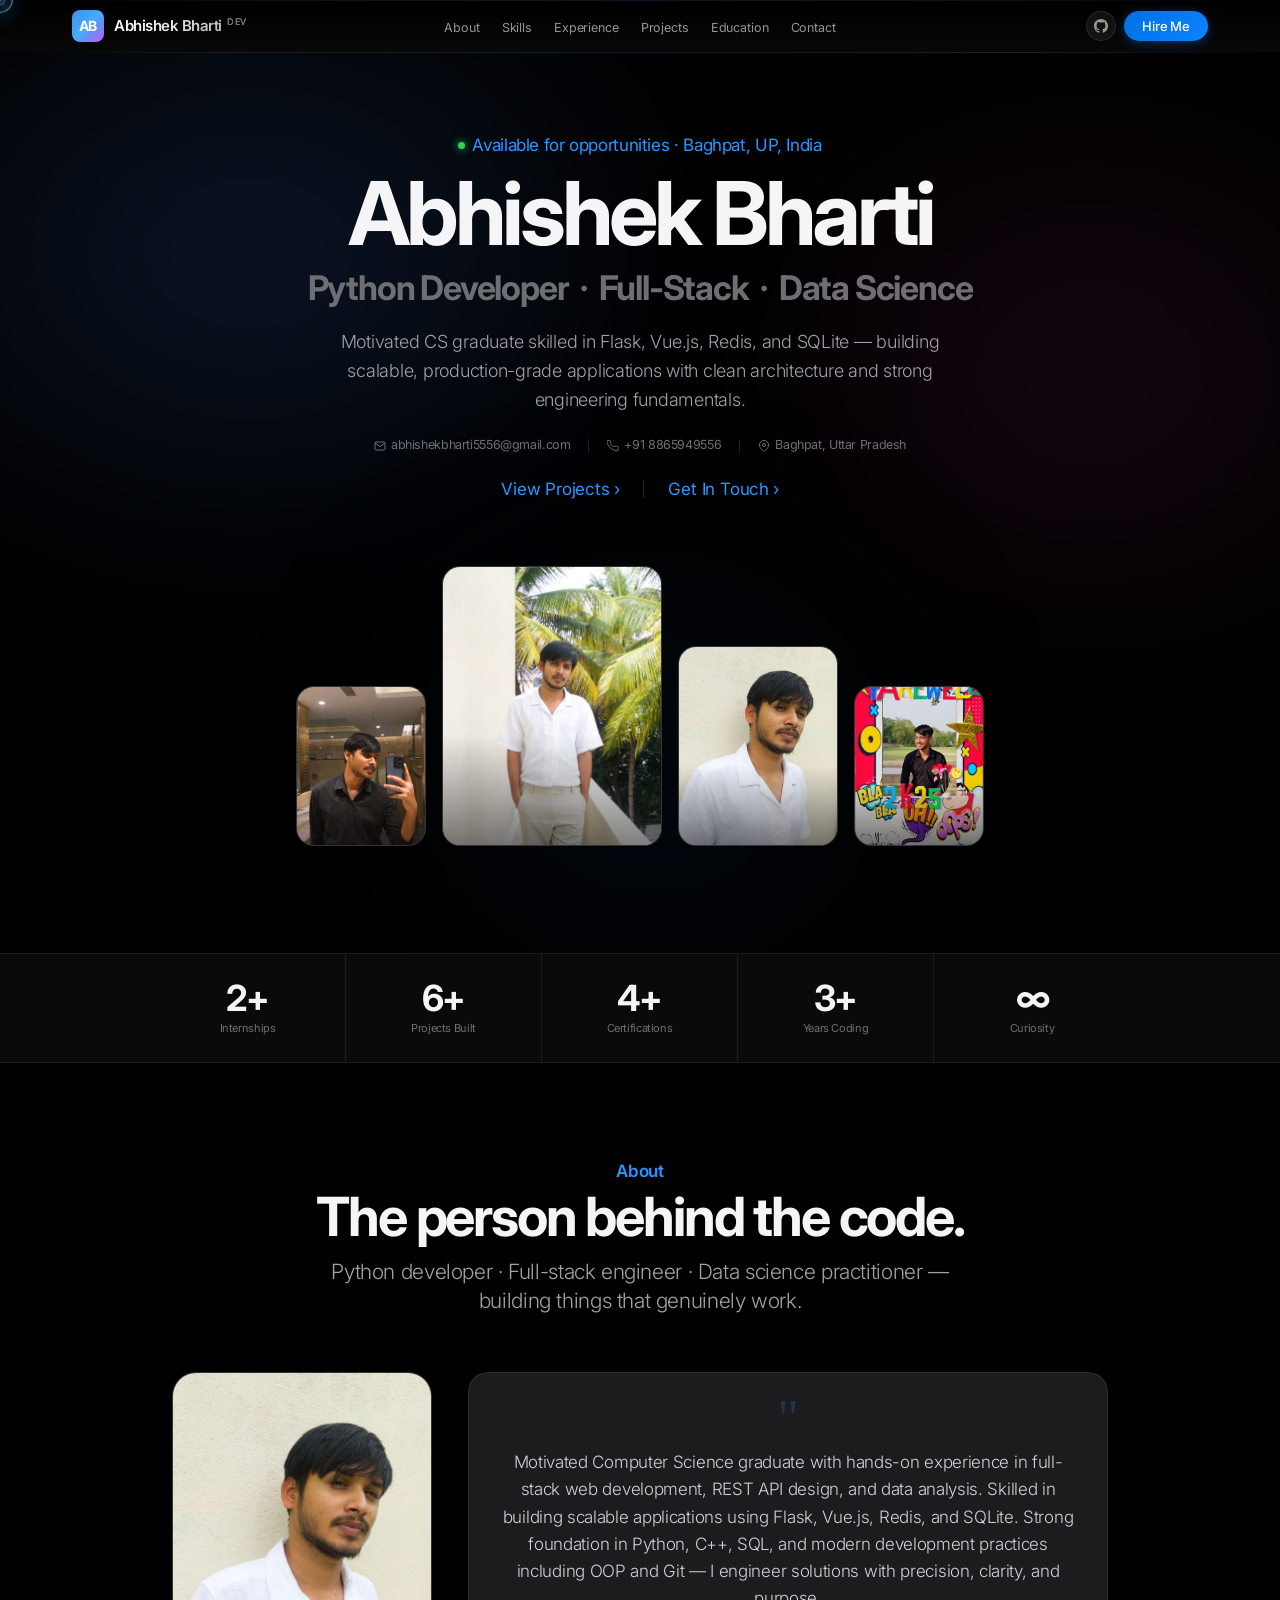
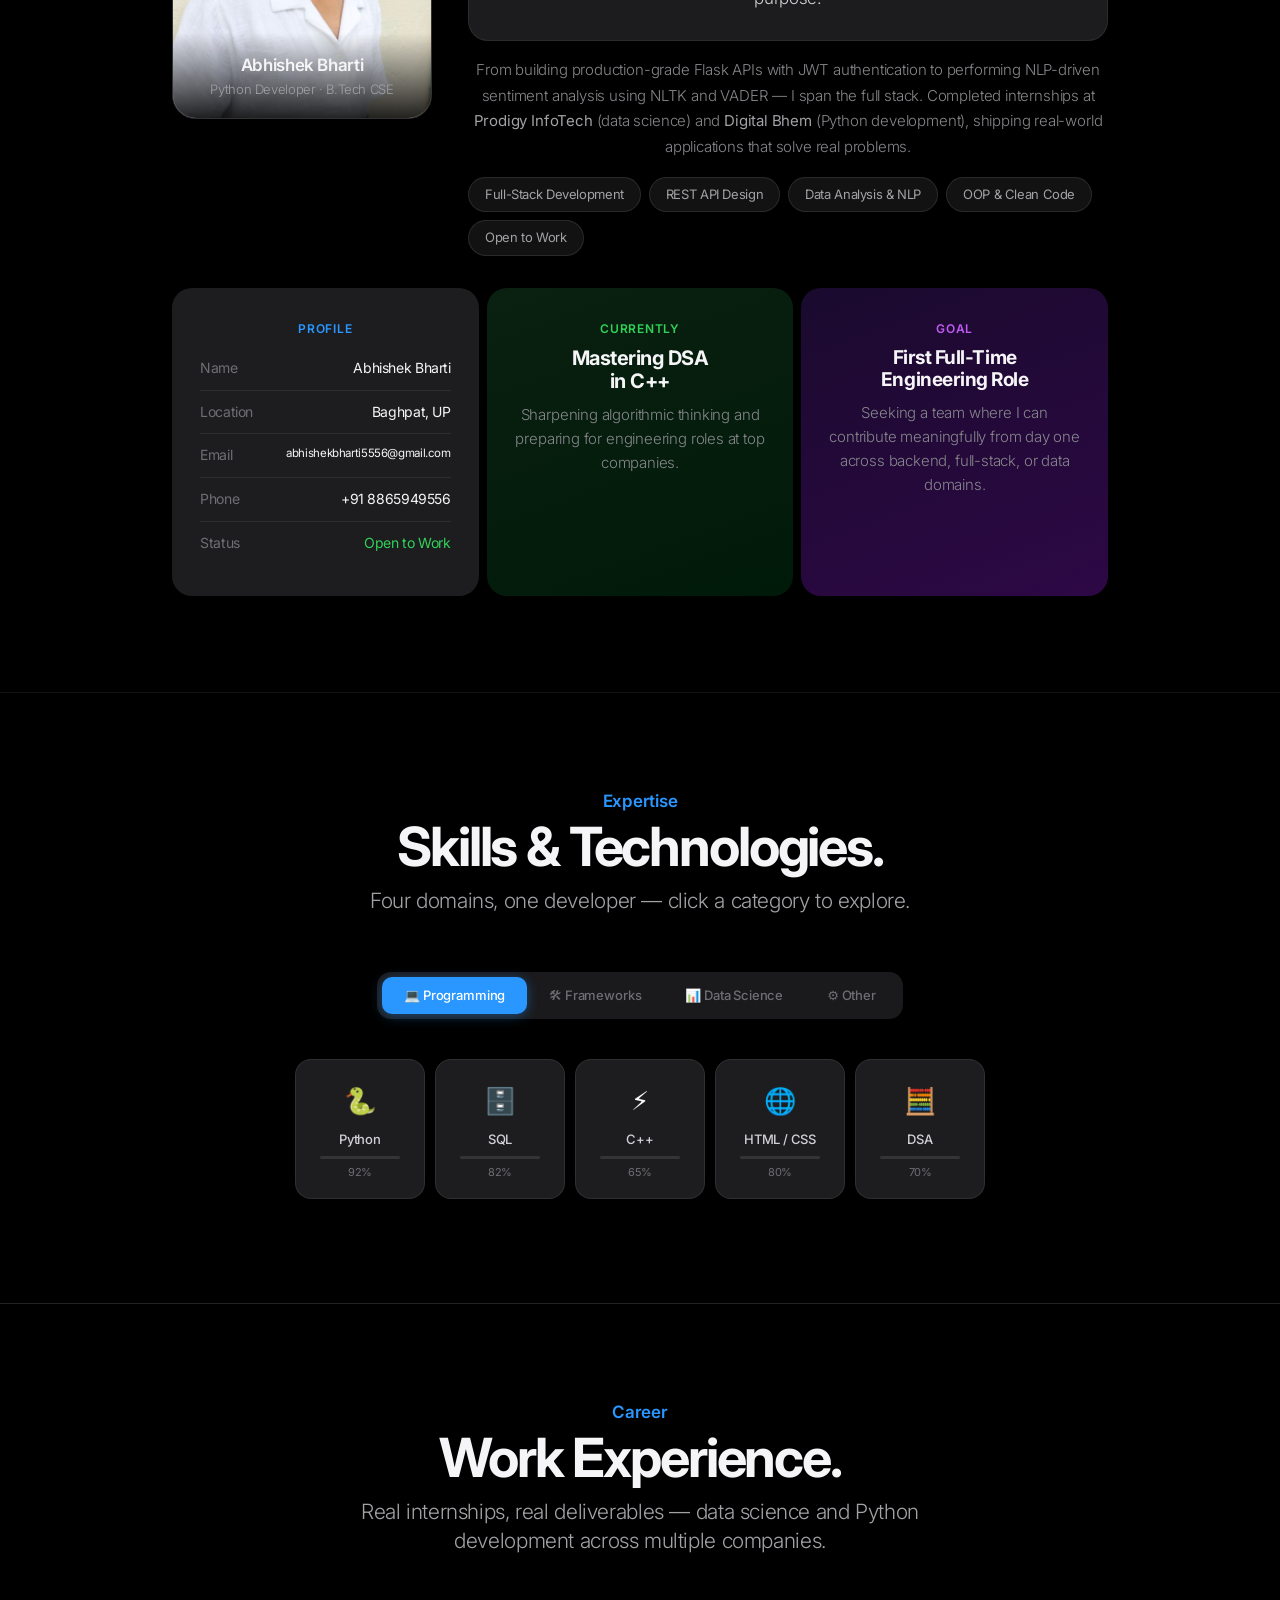
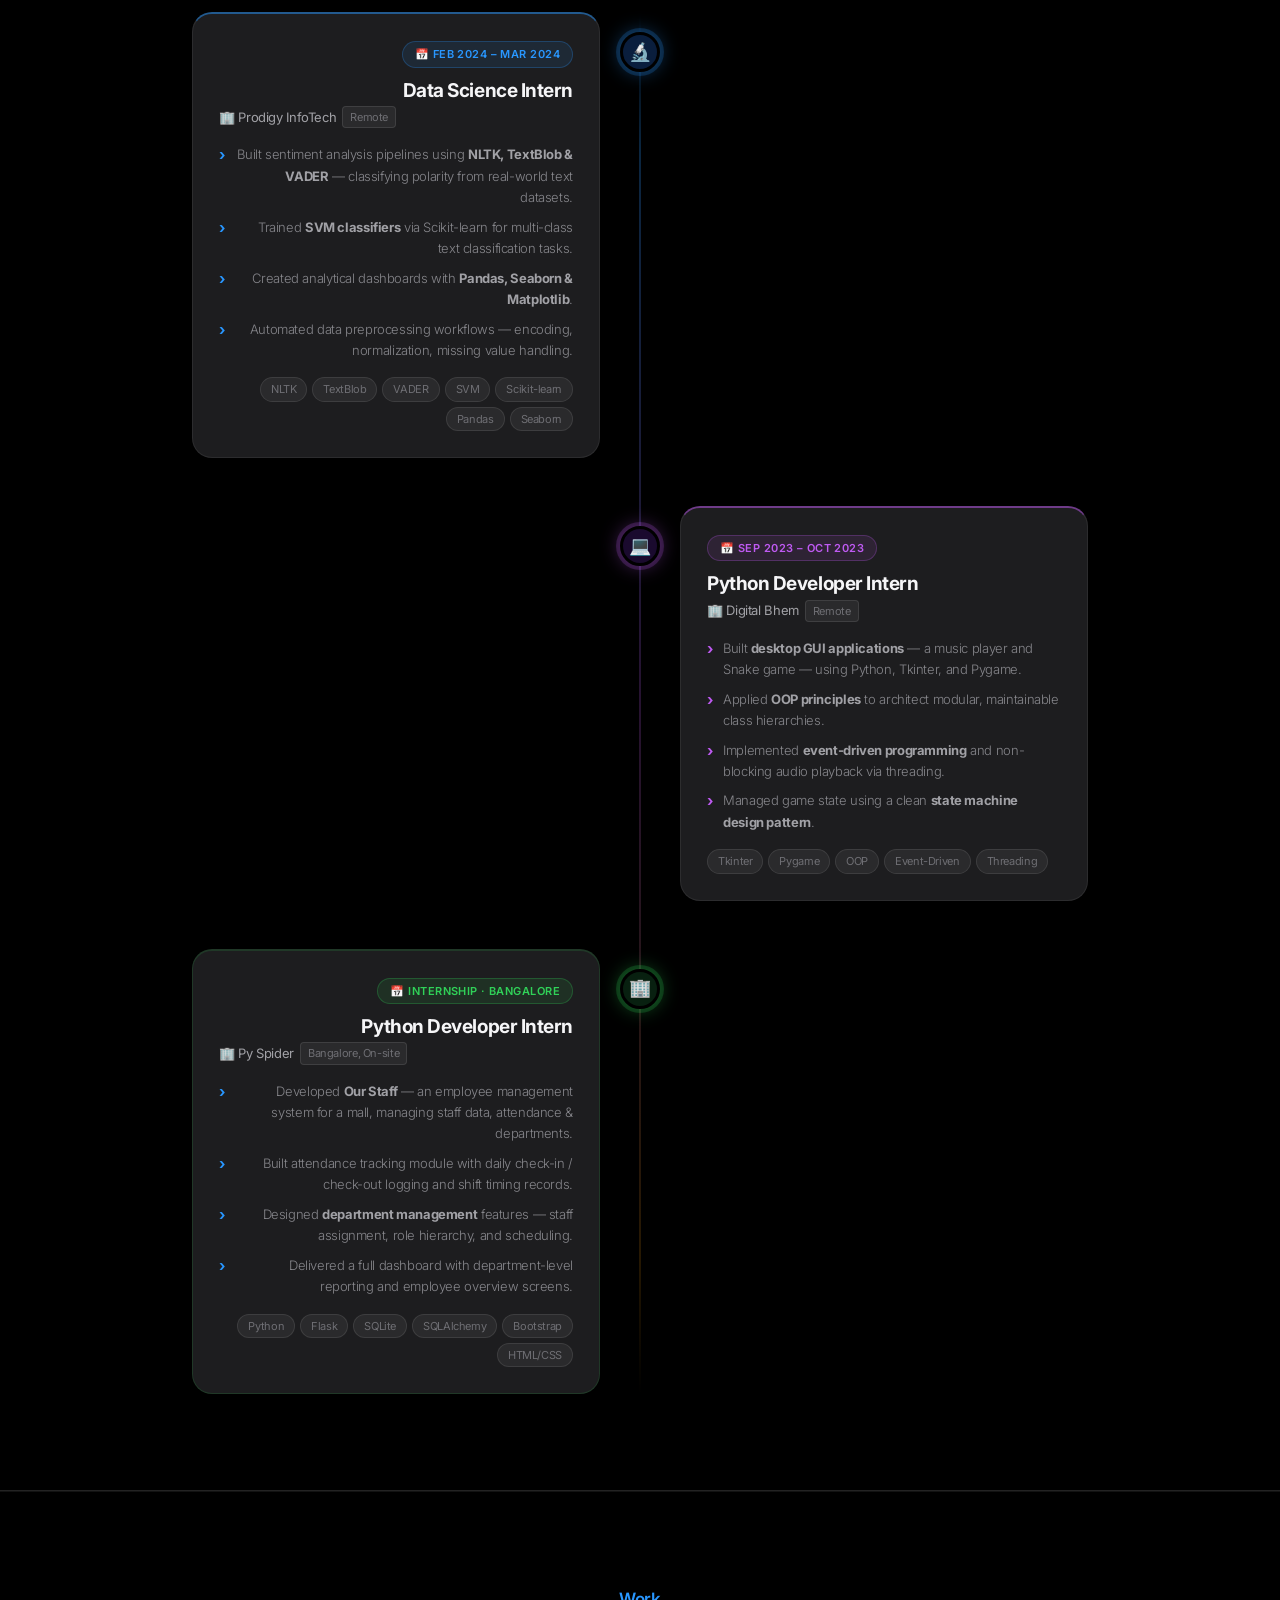
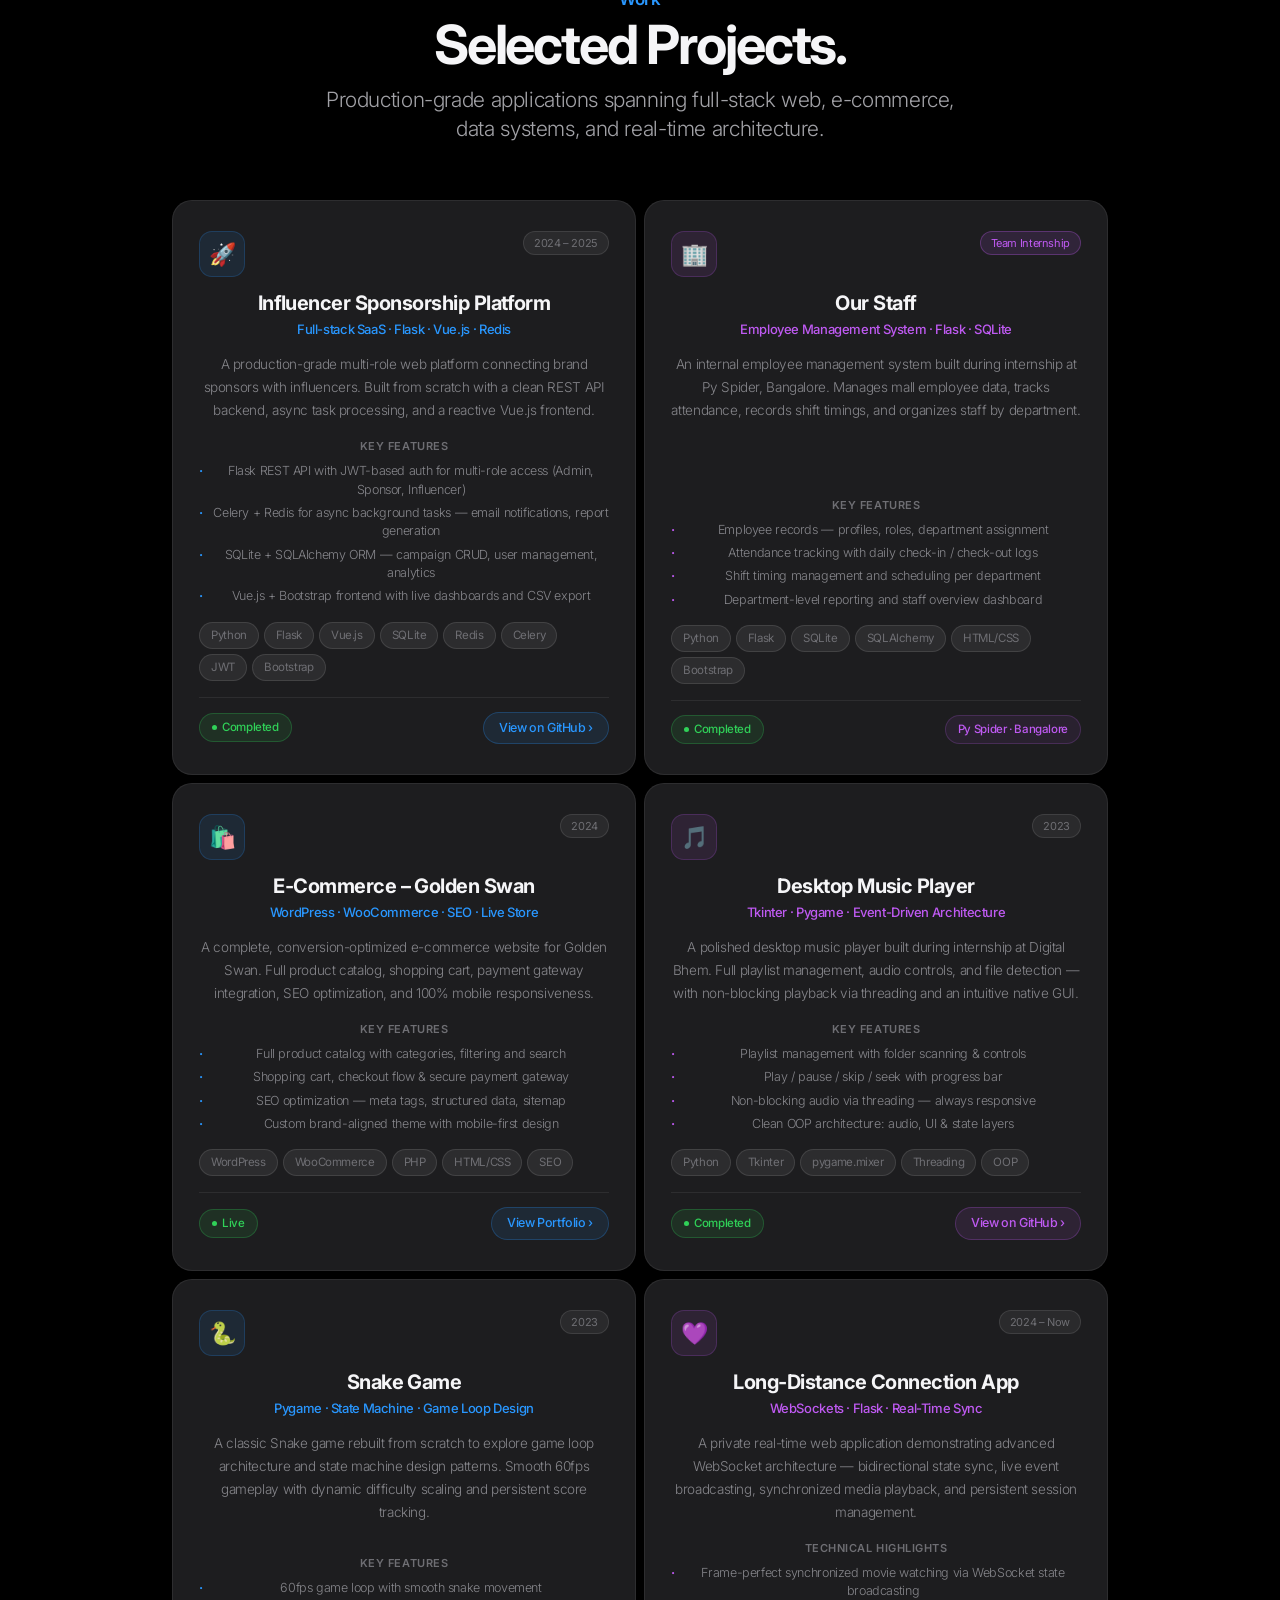
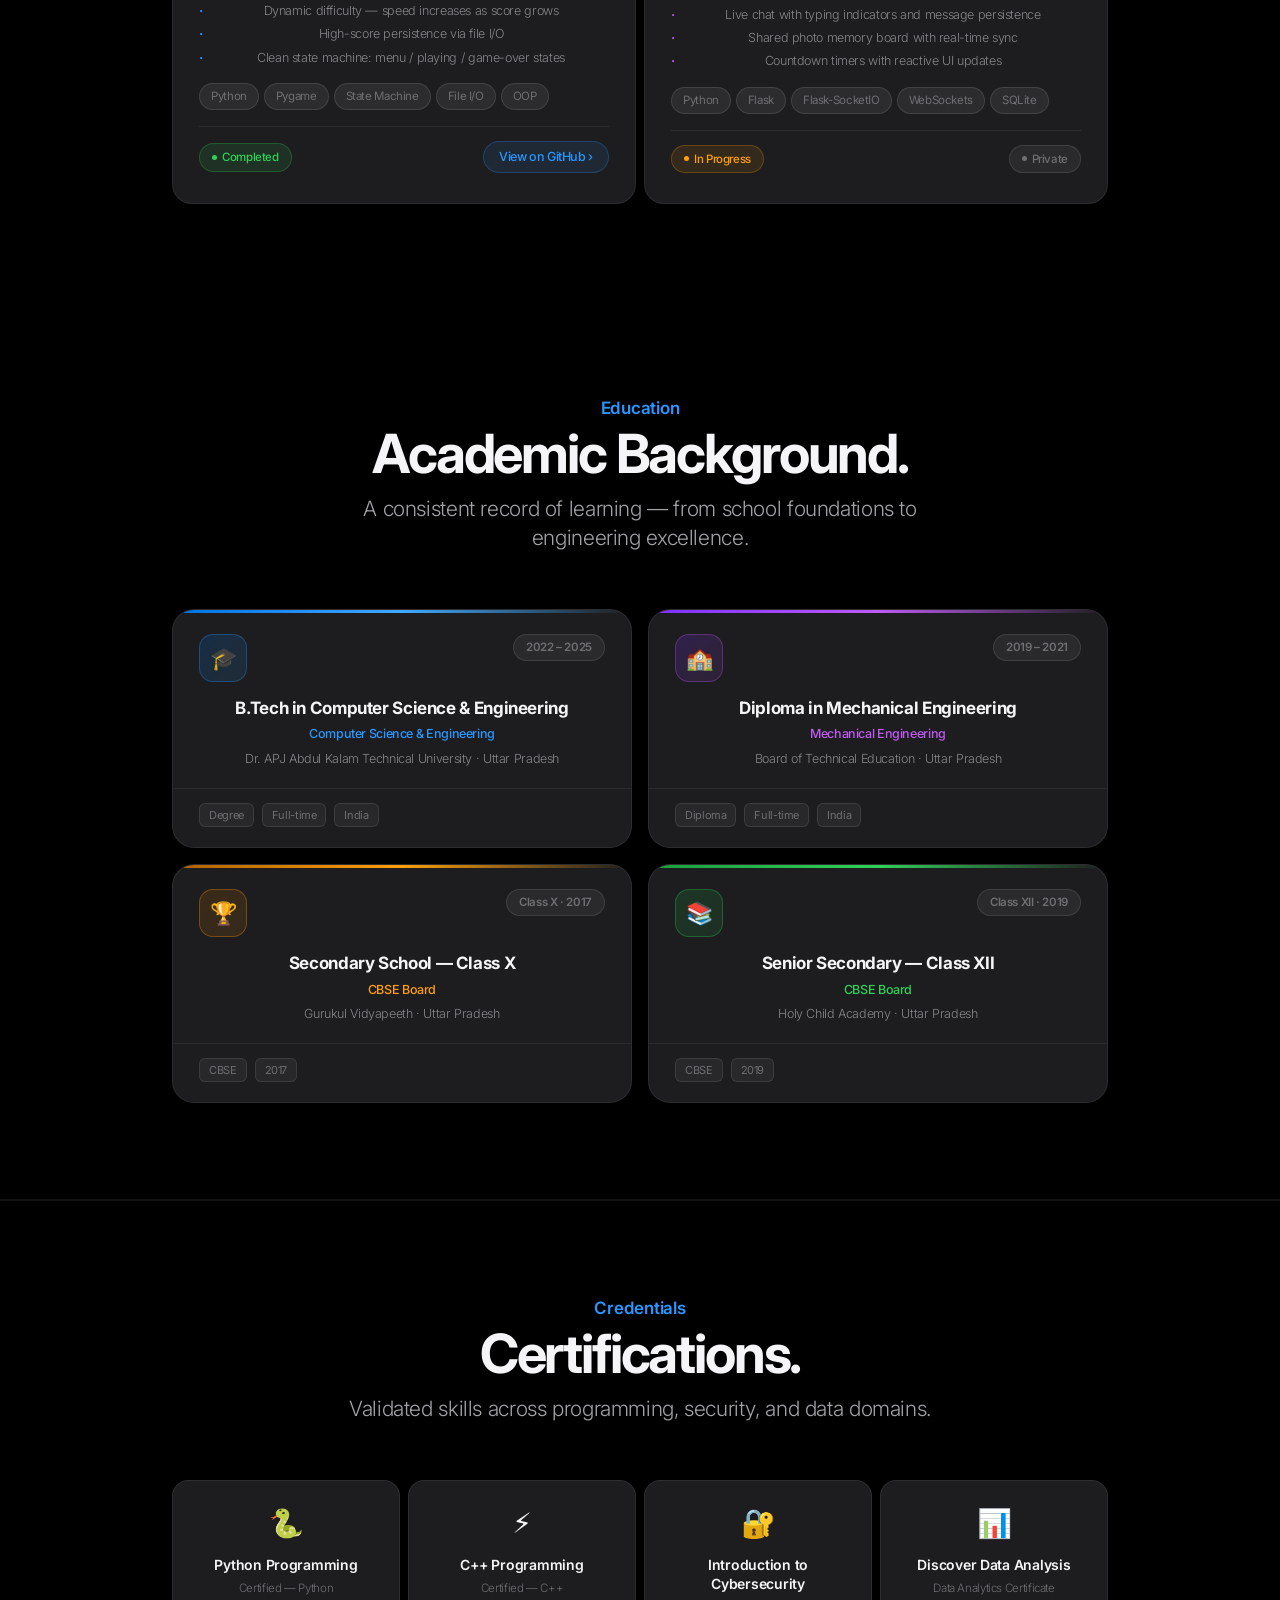
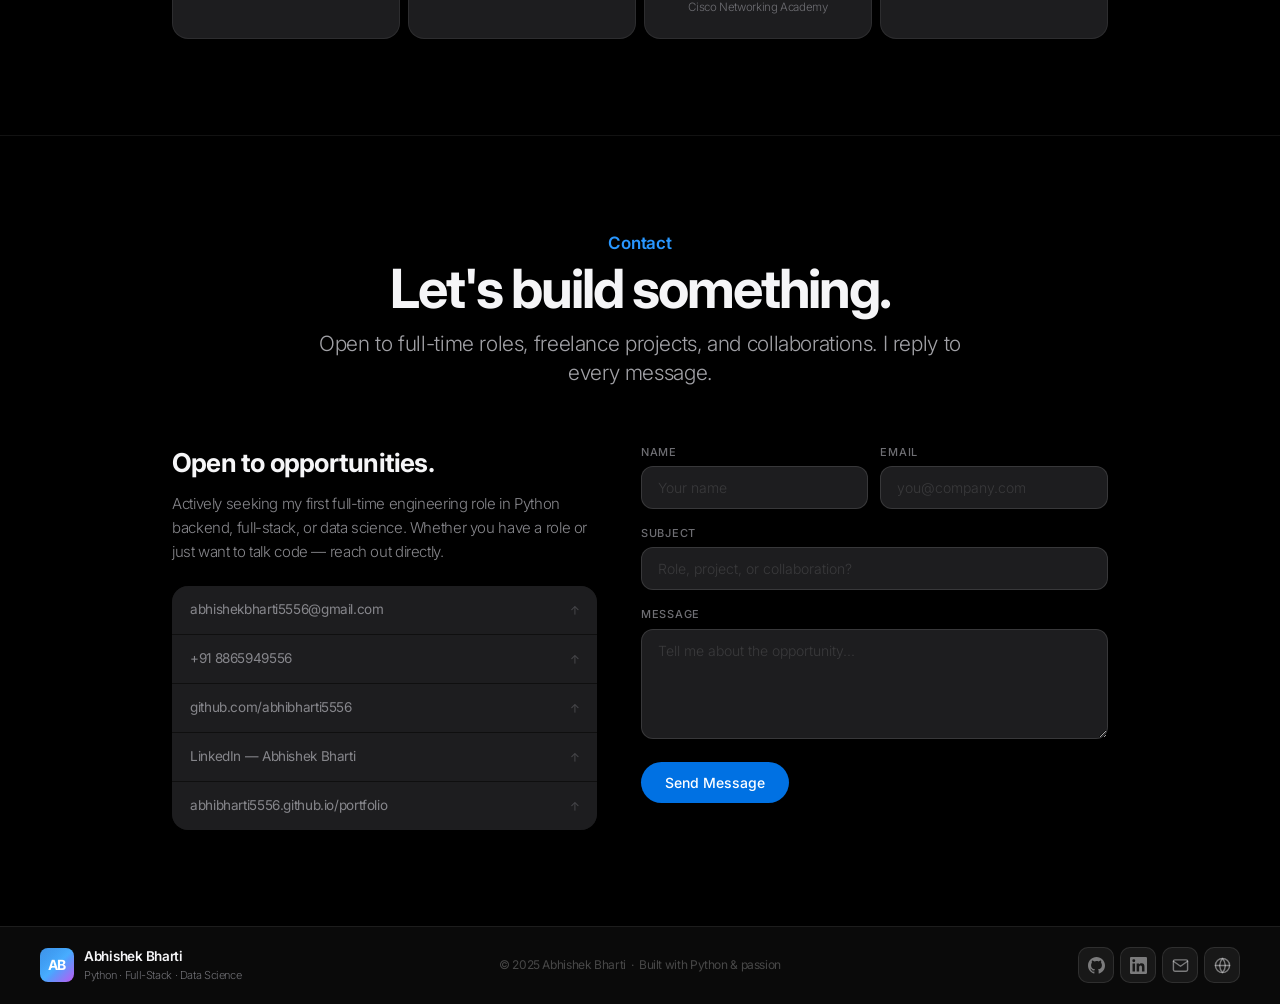
==== commit ef9bafe6: "Rename portfolio.html to index.html" ====
--- a/index.html
+++ b/index.html
@@ -1,396 +1,1152 @@
 <!DOCTYPE html>
 <html lang="en">
-  <head>
-    <meta charset="UTF-8" />
-    <meta http-equiv="X-UA-Compatible" content="IE=edge" />
-    <meta name="viewport" content="width=device-width, initial-scale=1.0" />
-    <title>Abhishek Bharti - Python Developer Portfolio</title>
-    <link rel="stylesheet" href="style.css?v=2" />
-    <link rel="stylesheet" href="mediaqueries.css" />
-  </head>
-  <body>
-    <nav id="desktop-nav">
-      <div class="logo">Abhishek Bharti</div>
-      <div>
-        <ul class="nav-links">
-          <li><a href="#about">About</a></li>
-          <li><a href="#experience">Experience</a></li>
-          <li><a href="#projects">Projects</a></li>
-          <li><a href="#contact">Contact</a></li>
-        </ul>
-      </div>
-    </nav>
-    <nav id="hamburger-nav">
-      <div class="logo">Abhishek Bharti</div>
-      <div class="hamburger-menu">
-        <div class="hamburger-icon" onclick="toggleMenu()">
-          <span></span>
-          <span></span>
-          <span></span>
-        </div>
-        <div class="menu-links">
-          <li><a href="index.html#about" onclick="toggleMenu()">About</a></li>
-          <li><a href="index.html#experience" onclick="toggleMenu()">Experience</a></li>
-          <li><a href="index.html#projects" onclick="toggleMenu()">Projects</a></li>
-          <li><a href="index.html#contact" onclick="toggleMenu()">Contact</a></li>
-        </div>
-      </div>
-    </nav>
-    <section id="profile">
-      <div class="section__pic-container">
-        <img src="profile.png?v=2" alt="Abhishek Bharti profile picture" />
-      </div>
-      <div class="section__text">
-        <p class="section__text__p1">Hello, I'm</p>
-        <h1 class="title">Abhishek Bharti</h1>
-        <p class="section__text__p2">Python Developer & Web Developer</p>
-        <div class="btn-container">
-          <button
-            class="btn btn-color-2"
-            onclick="window.open('resume-example.pdf')"
-          >
-            Download CV
-          </button>
-          <button class="btn btn-color-1" onclick="location.href='./index.html#contact'">
-            Contact Info
-          </button>
-        </div>
-        <div id="socials-container">
-          <img
-            src="linkedin.png"
-            alt="My LinkedIn profile"
-            class="icon"
-            onclick="location.href='https://www.linkedin.com/in/abhishek-bharti-642b9a23a/'"
-          />
-          <img
-            src="github.png"
-            alt="My Github profile"
-            class="icon"
-            onclick="location.href='https://github.com/abhibharti5556'"
-          />
-        </div>
-      </div>
-    </section>
-    <section id="about">
-      <p class="section__text__p1">Get To Know More</p>
-      <h1 class="title">About Me</h1>
-      <div class="section-container">
-        <div class="section__pic-container">
-          <img
-            src="IMG_20240723_160704527.png?v=2"
-            alt="Profile picture"
-            class="about-pic"
-          />
-        </div>
-        <div class="about-details-container">
-          <div class="about-containers">
-            <div class="details-container">
-              <img
-                src="experience.png"
-                alt="Experience icon"
-                class="icon"
-              />
-              <h3>Experience</h3>
-              <p>Fresher<br />Python Development</p>
-            </div>
-            <div class="details-container">
-              <img
-                src="education.png"
-                alt="Education icon"
-                class="icon"
-              />
-              <h3>Education</h3>
-              <p>B.Tech. Computer Science<br />Bachelor's Degree</p>
-            </div>
-          </div>
-          <div class="text-container">
-            <p>
-              I am a passionate and dedicated Python developer with a strong foundation in web development, data manipulation, and software engineering. With expertise in modern frameworks and libraries such as Flask, NumPy, Pandas, Matplotlib, and Tkinter, I bring a versatile skill set to create innovative solutions.
-
-My journey in technology began with a curiosity for problem-solving and has evolved into a passion for building efficient, scalable applications. I specialize in developing dynamic web applications, creating intuitive user interfaces, and implementing data-driven solutions that deliver real value.
-
-Whether it's building a full-stack web application, developing interactive games, or creating data analysis tools, I approach each project with enthusiasm and attention to detail. I believe in writing clean, maintainable code and staying updated with the latest industry trends and best practices.
-
-Let's connect and bring your ideas to life through innovative technology solutions!
-            </p>
-          </div>
-        </div>
-      </div>
-      <img
-        src="arrow.png"
-        alt="Arrow icon"
-        class="icon arrow"
-        onclick="location.href='./index.html#experience'"
-      />
-    </section>
-    <section id="experience">
-      <p class="section__text__p1">Explore My</p>
-      <h1 class="title">Skills & Expertise</h1>
-      <div class="experience-details-container">
-        <div class="about-containers">
-          <div class="details-container">
-            <h2 class="experience-sub-title">Programming Languages</h2>
-            <div class="article-container">
-              <article>
-                <img
-                  src="checkmark.png"
-                  alt="Experience icon"
-                  class="icon"
-                />
-                <div>
-                  <h3>Python</h3>
-                  <p>Advanced</p>
-                </div>
-              </article>
-              <article>
-                <img
-                  src="checkmark.png"
-                  alt="Experience icon"
-                  class="icon"
-                />
-                <div>
-                  <h3>HTML/CSS</h3>
-                  <p>Experienced</p>
-                </div>
-              </article>
-              <article>
-                <img
-                  src="checkmark.png"
-                  alt="Experience icon"
-                  class="icon"
-                />
-                <div>
-                  <h3>JavaScript</h3>
-                  <p>Intermediate</p>
-                </div>
-              </article>
-              <article>
-                <img
-                  src="checkmark.png"
-                  alt="Experience icon"
-                  class="icon"
-                />
-                <div>
-                  <h3>C++</h3>
-                  <p>Basic</p>
-                </div>
-              </article>
-              <article>
-                <img
-                  src="checkmark.png"
-                  alt="Experience icon"
-                  class="icon"
-                />
-                <div>
-                  <h3>SQL</h3>
-                  <p>Advanced</p>
-                </div>
-              </article>
-            </div>
-          </div>
-          <div class="details-container">
-            <h2 class="experience-sub-title">Python Development</h2>
-            <div class="article-container">
-              <article>
-                <img
-                  src="checkmark.png"
-                  alt="Experience icon"
-                  class="icon"
-                />
-                <div>
-                  <h3>Flask</h3>
-                  <p>Web Development</p>
-                </div>
-              </article>
-              <article>
-                <img
-                  src="checkmark.png"
-                  alt="Experience icon"
-                  class="icon"
-                />
-                <div>
-                  <h3>NumPy</h3>
-                  <p>Data Processing</p>
-                </div>
-              </article>
-              <article>
-                <img
-                  src="checkmark.png"
-                  alt="Experience icon"
-                  class="icon"
-                />
-                <div>
-                  <h3>Pandas</h3>
-                  <p>Data Analysis</p>
-                </div>
-              </article>
-              <article>
-                <img
-                  src="checkmark.png"
-                  alt="Experience icon"
-                  class="icon"
-                />
-                <div>
-                  <h3>Matplotlib</h3>
-                  <p>Data Visualization</p>
-                </div>
-              </article>
-              <article>
-                <img
-                  src="checkmark.png"
-                  alt="Experience icon"
-                  class="icon"
-                />
-                <div>
-                  <h3>Tkinter</h3>
-                  <p>GUI Development</p>
-                </div>
-              </article>
-              <article>
-                <img
-                  src="checkmark.png"
-                  alt="Experience icon"
-                  class="icon"
-                />
-                <div>
-                  <h3>GitHub</h3>
-                  <p>Version Control</p>
-                </div>
-              </article>
+<head>
+<meta charset="UTF-8">
+<meta name="viewport" content="width=device-width,initial-scale=1.0">
+<title>Abhishek Bharti — Python Developer</title>
+<link href="https://fonts.googleapis.com/css2?family=Inter:ital,opsz,wght@0,14..32,100..900;1,14..32,100..900&display=swap" rel="stylesheet">
+<style>
+*{margin:0;padding:0;box-sizing:border-box;-webkit-font-smoothing:antialiased}
+html{scroll-behavior:smooth;background:#000}
+body{background:#000;color:#f5f5f7;font-family:'Inter',system-ui,-apple-system,sans-serif;font-weight:400;font-size:17px;line-height:1.47;letter-spacing:-.022em;overflow-x:hidden;cursor:none}
+::selection{background:rgba(41,151,255,.35);color:#fff}
+::-webkit-scrollbar{display:none}
+a{text-decoration:none;color:inherit}
+
+/* BUBBLE CURSOR */
+#cur{position:fixed;z-index:99999;pointer-events:none;width:26px;height:26px;border-radius:50%;transform:translate(-50%,-50%);will-change:left,top;background:radial-gradient(circle at 33% 30%,rgba(255,255,255,.6) 0%,rgba(255,255,255,.12) 26%,transparent 52%),radial-gradient(circle at 66% 70%,rgba(41,151,255,.22) 0%,transparent 44%),radial-gradient(circle at 50% 50%,rgba(41,151,255,.07) 0%,transparent 100%);border:1px solid rgba(255,255,255,.36);box-shadow:inset 0 1px 3px rgba(255,255,255,.45),inset 0 -1px 2px rgba(41,151,255,.2),0 4px 18px rgba(41,151,255,.25);transition:width .3s cubic-bezier(.25,.46,.45,.94),height .3s cubic-bezier(.25,.46,.45,.94)}
+#cur::before{content:'';position:absolute;top:17%;left:21%;width:30%;height:16%;background:rgba(255,255,255,.7);border-radius:50%;transform:rotate(-35deg);filter:blur(1px)}
+#cur.hov{width:42px;height:42px;box-shadow:inset 0 1px 5px rgba(255,255,255,.5),0 6px 24px rgba(41,151,255,.38)}
+#cur.clk{width:18px;height:18px}
+#trail{position:fixed;z-index:99998;pointer-events:none;width:10px;height:10px;border-radius:50%;transform:translate(-50%,-50%);background:radial-gradient(circle at 33% 30%,rgba(255,255,255,.4) 0%,transparent 55%);border:.5px solid rgba(255,255,255,.22);transition:left .18s ease,top .18s ease}
+
+/* ══ HEADER ══ */
+header{position:sticky;top:0;z-index:9000;background:linear-gradient(180deg,rgba(0,0,0,.98) 0%,rgba(8,8,10,.96) 100%);backdrop-filter:saturate(180%) blur(28px);-webkit-backdrop-filter:saturate(180%) blur(28px);border-bottom:1px solid transparent;border-image:linear-gradient(90deg,transparent 0%,rgba(255,255,255,.12) 20%,rgba(41,151,255,.18) 50%,rgba(255,255,255,.12) 80%,transparent 100%) 1}
+header::before{content:'';position:absolute;top:0;left:0;right:0;height:1px;background:linear-gradient(90deg,transparent,rgba(255,255,255,.08) 30%,rgba(41,151,255,.15) 50%,rgba(255,255,255,.08) 70%,transparent)}
+.header-inner{height:52px;max-width:1200px;margin:0 auto;display:grid;grid-template-columns:1fr auto 1fr;align-items:center;padding:0 32px}
+.header-logo{display:flex;align-items:center;gap:10px;cursor:none}
+.logo-mark{width:32px;height:32px;border-radius:8px;background:linear-gradient(135deg,#0071e3 0%,#40a9ff 50%,#bf5af2 100%);display:flex;align-items:center;justify-content:center;font-size:14px;font-weight:700;color:#fff;letter-spacing:-.04em;flex-shrink:0;position:relative;overflow:hidden}
+.logo-mark::before{content:'';position:absolute;inset:0;background:linear-gradient(135deg,rgba(255,255,255,.25) 0%,transparent 60%)}
+.logo-mark span{position:relative;z-index:1}
+.logo-name{font-size:15px;font-weight:600;letter-spacing:-.032em;background:linear-gradient(135deg,#f5f5f7 30%,rgba(245,245,247,.65) 100%);-webkit-background-clip:text;-webkit-text-fill-color:transparent;background-clip:text;white-space:nowrap}
+.logo-name sub{font-size:9px;font-weight:400;-webkit-text-fill-color:#6e6e73;vertical-align:super;margin-left:2px;letter-spacing:.06em;text-transform:uppercase}
+.header-nav{display:flex;align-items:center;gap:0;list-style:none}
+.header-nav a{font-size:12.5px;font-weight:400;color:rgba(245,245,247,.6);padding:0 11px;letter-spacing:-.01em;transition:color .25s ease;position:relative}
+.header-nav a::after{content:'';position:absolute;bottom:-16px;left:50%;right:50%;height:1px;background:#2997ff;transition:left .25s ease,right .25s ease}
+.header-nav a:hover{color:#f5f5f7}
+.header-nav a:hover::after{left:11px;right:11px}
+.header-right{display:flex;align-items:center;justify-content:flex-end;gap:8px}
+.header-hire{background:linear-gradient(135deg,#0071e3,#0a84ff);color:#fff;border:none;padding:7px 18px;border-radius:980px;font-family:'Inter',sans-serif;font-size:13px;font-weight:500;cursor:none;letter-spacing:-.01em;transition:opacity .2s,transform .2s;box-shadow:0 2px 12px rgba(0,113,227,.4)}
+.header-hire:hover{opacity:.85;transform:scale(1.02)}
+.header-icon-btn{width:30px;height:30px;border-radius:50%;background:rgba(255,255,255,.06);border:.5px solid rgba(255,255,255,.1);display:flex;align-items:center;justify-content:center;cursor:none;transition:background .2s;font-size:13px;color:rgba(245,245,247,.6)}
+.header-icon-btn:hover{background:rgba(255,255,255,.12);color:#f5f5f7}
+
+/* ══ HERO ══ */
+#hero{min-height:100svh;display:flex;flex-direction:column;align-items:center;text-align:center;padding:80px 20px 0;position:relative;overflow:hidden;background:#000}
+.hero-mesh{position:absolute;inset:0;pointer-events:none;overflow:hidden}
+.blob{position:absolute;border-radius:50%;filter:blur(110px);opacity:0;animation:blobIn 2s ease forwards}
+@keyframes blobIn{to{opacity:1}}
+.b1{width:860px;height:560px;left:-180px;top:-80px;background:radial-gradient(ellipse,rgba(20,38,70,.75),transparent 70%);animation-delay:.3s}
+.b2{width:660px;height:480px;right:-140px;top:80px;background:radial-gradient(ellipse,rgba(70,18,58,.45),transparent 70%);animation-delay:.5s}
+.b3{width:480px;height:380px;left:32%;bottom:0;background:radial-gradient(ellipse,rgba(8,26,56,.55),transparent 70%);animation-delay:.7s}
+.hero-tag{display:inline-flex;align-items:center;gap:7px;color:#2997ff;font-size:17px;font-weight:400;margin-bottom:10px;opacity:0;animation:fUp .8s .2s cubic-bezier(.25,.46,.45,.94) forwards}
+.tag-dot{width:7px;height:7px;border-radius:50%;background:#30d158;box-shadow:0 0 8px #30d158;animation:pulse 2s ease infinite}
+@keyframes pulse{0%,100%{opacity:1;transform:scale(1)}50%{opacity:.45;transform:scale(.8)}}
+.hero-name{font-size:clamp(52px,9vw,88px);font-weight:700;letter-spacing:-.05em;line-height:1.03;color:#f5f5f7;margin-bottom:10px;opacity:0;animation:fUp .9s .32s cubic-bezier(.25,.46,.45,.94) forwards}
+.hero-role{font-size:clamp(20px,2.8vw,34px);font-weight:700;letter-spacing:-.035em;line-height:1.1;color:#6e6e73;margin-bottom:22px;opacity:0;animation:fUp .9s .42s cubic-bezier(.25,.46,.45,.94) forwards}
+.hero-desc{font-size:18px;font-weight:300;color:#a1a1a6;max-width:600px;line-height:1.6;letter-spacing:-.014em;margin-bottom:22px;opacity:0;animation:fUp .9s .50s cubic-bezier(.25,.46,.45,.94) forwards}
+.hero-contact-row{display:flex;gap:18px;justify-content:center;align-items:center;flex-wrap:wrap;margin-bottom:22px;opacity:0;animation:fUp .9s .55s cubic-bezier(.25,.46,.45,.94) forwards}
+.hcr-item{display:inline-flex;align-items:center;gap:5px;font-size:12.5px;color:#6e6e73;font-weight:400}
+.hcr-sep{width:1px;height:14px;background:rgba(255,255,255,.12)}
+.hero-btns{display:flex;gap:24px;justify-content:center;align-items:center;opacity:0;animation:fUp .9s .62s cubic-bezier(.25,.46,.45,.94) forwards}
+.hbtn-blue{color:#2997ff;font-size:17px;font-weight:400;display:inline-flex;align-items:center;gap:4px;cursor:none;transition:color .2s;letter-spacing:-.012em}
+.hbtn-blue:hover{color:#75baff}
+.hbtn-blue .arr{transition:transform .2s}
+.hbtn-blue:hover .arr{transform:translateX(3px)}
+.hdiv{width:1px;height:18px;background:rgba(255,255,255,.14)}
+.hero-photo-strip{display:flex;gap:16px;margin-top:64px;align-items:flex-end;opacity:0;animation:fUp 1s .72s cubic-bezier(.25,.46,.45,.94) forwards}
+.photo-frame{border-radius:18px;overflow:hidden;border:.5px solid rgba(255,255,255,.1);position:relative;background:#1c1c1e;flex-shrink:0}
+.photo-frame img{width:100%;height:100%;object-fit:cover;display:block}
+.photo-overlay{position:absolute;inset:0;background:linear-gradient(180deg,transparent 60%,rgba(0,0,0,.5) 100%)}
+.pf-main{width:220px;height:280px}
+.pf-side{width:160px;height:200px}
+.pf-sm{width:130px;height:160px}
+@keyframes fUp{from{opacity:0;transform:translateY(18px)}to{opacity:1;transform:translateY(0)}}
+
+/* ══ STATS ══ */
+.stats-bar{background:#0a0a0a;border-top:.5px solid rgba(255,255,255,.07);border-bottom:.5px solid rgba(255,255,255,.07)}
+.stats-inner{max-width:980px;margin:0 auto;display:grid;grid-template-columns:repeat(5,1fr)}
+.stat-c{padding:26px 20px;text-align:center;border-right:.5px solid rgba(255,255,255,.07)}
+.stat-c:last-child{border-right:none}
+.sn{font-size:36px;font-weight:700;letter-spacing:-.04em;color:#f5f5f7;line-height:1;margin-bottom:4px}
+.sl{font-size:11px;color:#6e6e73;font-weight:400}
+
+/* ══ LAYOUT ══ */
+.sec{padding:96px 0;max-width:980px;margin:0 auto;padding-left:22px;padding-right:22px}
+.sec-c{text-align:center}
+.sec-ey{font-size:17px;font-weight:600;color:#2997ff;letter-spacing:-.014em;margin-bottom:4px}
+.sec-h{font-size:clamp(38px,5.5vw,54px);font-weight:700;letter-spacing:-.04em;line-height:1.07;color:#f5f5f7;margin-bottom:12px}
+.sec-sub{font-size:21px;font-weight:300;color:#a1a1a6;letter-spacing:-.018em;line-height:1.38;max-width:660px;margin:0 auto 56px}
+.divider{height:.5px;background:rgba(255,255,255,.07)}
+.bento{display:grid;gap:8px}
+.b2g{grid-template-columns:1fr 1fr}
+.b3g{grid-template-columns:1fr 1fr 1fr}
+.bcell{background:#1d1d1f;border-radius:20px;overflow:hidden;transition:background .3s}
+.bcell:hover{background:#272729}
+.bcell.bp{background:linear-gradient(160deg,#0a2540,#001d3d)}
+.bcell.bpp{background:linear-gradient(160deg,#1a0a2e,#2d0845)}
+.bcell.bg{background:linear-gradient(160deg,#0a2010,#001a0a)}
+.bp32{padding:32px 28px}
+.bp24{padding:24px 22px}
+.ov{font-size:12px;font-weight:600;color:#2997ff;letter-spacing:.06em;text-transform:uppercase;margin-bottom:10px}
+.ov.p{color:#bf5af2}.ov.g{color:#30d158}.ov.o{color:#ff9f0a}
+.ct{font-size:26px;font-weight:700;letter-spacing:-.025em;line-height:1.15;margin-bottom:10px;color:#f5f5f7}
+.cb{font-size:15px;font-weight:300;color:#86868b;line-height:1.6;letter-spacing:-.012em}
+.ir{display:flex;justify-content:space-between;padding:11px 0;border-bottom:.5px solid rgba(255,255,255,.07);font-size:14px}
+.ir:last-child{border-bottom:none}
+.ik{color:#6e6e73}.iv{color:#f5f5f7}.iv.g{color:#30d158}
+.pill-row{display:flex;flex-wrap:wrap;gap:8px;margin-top:18px}
+.pl{background:rgba(255,255,255,.07);border:.5px solid rgba(255,255,255,.1);border-radius:980px;padding:7px 16px;font-size:13px;color:#a1a1a6;cursor:none;transition:all .2s}
+.pl:hover{background:rgba(255,255,255,.14);color:#f5f5f7}
+
+/* ══ ABOUT ══ */
+.about-photo-row{display:grid;grid-template-columns:260px 1fr;gap:36px;align-items:start;margin-bottom:32px}
+.about-photo-card{border-radius:24px;overflow:hidden;border:.5px solid rgba(255,255,255,.1);background:#1c1c1e;aspect-ratio:3/4;position:relative}
+.about-photo-card img{width:100%;height:100%;object-fit:cover;object-position:center top}
+.about-photo-name{position:absolute;bottom:0;left:0;right:0;padding:20px 20px 18px;background:linear-gradient(transparent,rgba(0,0,0,.85))}
+.apn-name{font-size:17px;font-weight:600;color:#f5f5f7;letter-spacing:-.022em}
+.apn-title{font-size:13px;color:#a1a1a6;font-weight:300;margin-top:2px}
+.about-quote-block{background:#1c1c1e;border-radius:20px;padding:28px;margin-bottom:16px;border:.5px solid rgba(255,255,255,.07)}
+.aqm{font-size:52px;line-height:.7;color:rgba(41,151,255,.2);font-family:Georgia,serif;margin-bottom:12px}
+.aqt{font-size:17px;font-weight:300;color:#d1d1d6;letter-spacing:-.018em;line-height:1.6}
+.about-body-text{font-size:15px;font-weight:300;color:#86868b;line-height:1.7;letter-spacing:-.012em;margin-bottom:14px}
+.about-body-text strong{color:#a1a1a6;font-weight:400}
+
+
+/* ══ SKILLS REDESIGN ══ */
+.skills-outer{max-width:980px;margin:0 auto}
+.skills-tab-row{display:flex;gap:0;background:#1a1a1c;border-radius:14px;padding:5px;margin-bottom:32px;width:fit-content;margin-left:auto;margin-right:auto}
+.sk-tab{padding:9px 22px;border-radius:10px;font-size:13px;font-weight:500;color:#6e6e73;cursor:none;transition:all .25s;letter-spacing:-.012em;white-space:nowrap}
+.sk-tab.active{background:#2997ff;color:#fff;box-shadow:0 2px 12px rgba(41,151,255,.4)}
+.sk-tab.active.p{background:#bf5af2;box-shadow:0 2px 12px rgba(191,90,242,.4)}
+.sk-tab.active.g{background:#30d158;box-shadow:0 2px 12px rgba(48,209,88,.4)}
+.sk-tab.active.o{background:#ff9f0a;box-shadow:0 2px 12px rgba(255,159,10,.4)}
+
+.sk-panel{display:none}.sk-panel.active{display:block}
+
+/* Hexagonal skill grid */
+.sk-hex-grid{display:flex;flex-wrap:wrap;gap:10px;justify-content:center;padding:8px 0}
+.sk-hex{
+  position:relative;
+  background:#1d1d1f;
+  border:.5px solid rgba(255,255,255,.08);
+  border-radius:16px;
+  padding:22px 20px 18px;
+  text-align:center;
+  min-width:130px;
+  transition:all .3s cubic-bezier(.25,.46,.45,.94);
+  cursor:none;
+  overflow:hidden;
+}
+.sk-hex::before{content:'';position:absolute;inset:0;opacity:0;transition:opacity .3s;border-radius:16px}
+.sk-hex:hover{transform:translateY(-4px);border-color:transparent}
+.sk-hex:hover::before{opacity:1}
+
+/* Color variants */
+.sk-hex.blue::before{background:linear-gradient(135deg,rgba(0,113,227,.18),rgba(64,169,255,.08))}
+.sk-hex.blue:hover{box-shadow:0 8px 32px rgba(0,113,227,.25),inset 0 0 0 .5px rgba(41,151,255,.4)}
+.sk-hex.purple::before{background:linear-gradient(135deg,rgba(123,47,255,.18),rgba(191,90,242,.08))}
+.sk-hex.purple:hover{box-shadow:0 8px 32px rgba(191,90,242,.25),inset 0 0 0 .5px rgba(191,90,242,.4)}
+.sk-hex.green::before{background:linear-gradient(135deg,rgba(26,158,60,.18),rgba(48,209,88,.08))}
+.sk-hex.green:hover{box-shadow:0 8px 32px rgba(48,209,88,.2),inset 0 0 0 .5px rgba(48,209,88,.4)}
+.sk-hex.orange::before{background:linear-gradient(135deg,rgba(176,96,0,.18),rgba(255,159,10,.08))}
+.sk-hex.orange:hover{box-shadow:0 8px 32px rgba(255,159,10,.2),inset 0 0 0 .5px rgba(255,159,10,.4)}
+
+.sk-hex-icon{font-size:26px;margin-bottom:10px;display:block;position:relative;z-index:1}
+.sk-hex-name{font-size:13px;font-weight:500;color:#d1d1d6;letter-spacing:-.014em;margin-bottom:8px;position:relative;z-index:1;line-height:1.3}
+.sk-hex-bar{height:3px;background:rgba(255,255,255,.1);border-radius:2px;overflow:hidden;position:relative;z-index:1;margin:0 4px}
+.sk-hex-fill{height:100%;border-radius:2px;width:0;transition:width 1.4s cubic-bezier(.25,.46,.45,.94)}
+.sk-hex-fill.blue{background:linear-gradient(90deg,#0071e3,#40a9ff)}
+.sk-hex-fill.purple{background:linear-gradient(90deg,#7b2fff,#bf5af2)}
+.sk-hex-fill.green{background:linear-gradient(90deg,#1a9e3c,#30d158)}
+.sk-hex-fill.orange{background:linear-gradient(90deg,#b06000,#ff9f0a)}
+.sk-hex-pct{font-size:11px;color:#6e6e73;margin-top:5px;position:relative;z-index:1}
+
+/* other tags panel */
+.sk-other-grid{display:grid;grid-template-columns:repeat(3,1fr);gap:10px}
+.sk-other-card{background:#1d1d1f;border-radius:14px;padding:18px 16px;border:.5px solid rgba(255,255,255,.07);display:flex;align-items:center;gap:12px;transition:all .25s;cursor:none}
+.sk-other-card:hover{background:#252527;transform:translateY(-2px)}
+.sk-other-card.blue:hover{border-color:rgba(41,151,255,.25);box-shadow:0 4px 20px rgba(41,151,255,.1)}
+.sk-other-card.purple:hover{border-color:rgba(191,90,242,.25);box-shadow:0 4px 20px rgba(191,90,242,.1)}
+.sk-other-card.green:hover{border-color:rgba(48,209,88,.25);box-shadow:0 4px 20px rgba(48,209,88,.1)}
+.sk-other-card.orange:hover{border-color:rgba(255,159,10,.25);box-shadow:0 4px 20px rgba(255,159,10,.1)}
+.sk-oc-dot{width:8px;height:8px;border-radius:50%;flex-shrink:0}
+.sk-oc-dot.blue{background:#2997ff;box-shadow:0 0 8px rgba(41,151,255,.6)}
+.sk-oc-dot.purple{background:#bf5af2;box-shadow:0 0 8px rgba(191,90,242,.6)}
+.sk-oc-dot.green{background:#30d158;box-shadow:0 0 8px rgba(48,209,88,.6)}
+.sk-oc-dot.orange{background:#ff9f0a;box-shadow:0 0 8px rgba(255,159,10,.6)}
+.sk-oc-name{font-size:13.5px;font-weight:500;color:#d1d1d6;letter-spacing:-.014em}
+.sk-oc-type{font-size:11px;color:#6e6e73;margin-top:2px}
+
+/* ══ EXPERIENCE REDESIGN ══ */
+.exp-container{position:relative;max-width:980px;margin:0 auto}
+.exp-tl-line{position:absolute;left:50%;top:0;bottom:0;width:1px;background:linear-gradient(180deg,transparent,rgba(41,151,255,.5) 10%,rgba(191,90,242,.4) 50%,rgba(255,159,10,.3) 90%,transparent);transform:translateX(-50%)}
+.exp-entries{display:flex;flex-direction:column;gap:0}
+.exp-entry{display:grid;grid-template-columns:1fr 40px 1fr;gap:0;margin-bottom:48px;align-items:start}
+.exp-entry:last-child{margin-bottom:0}
+.exp-entry.left .exp-card-wrap{grid-column:1;grid-row:1;text-align:right}
+.exp-entry.left .exp-center{grid-column:2;grid-row:1}
+.exp-entry.left .exp-spacer{grid-column:3;grid-row:1}
+.exp-entry.right .exp-spacer{grid-column:1;grid-row:1}
+.exp-entry.right .exp-center{grid-column:2;grid-row:1}
+.exp-entry.right .exp-card-wrap{grid-column:3;grid-row:1;text-align:left}
+.exp-center{display:flex;flex-direction:column;align-items:center;padding-top:20px}
+.exp-node{width:40px;height:40px;border-radius:50%;display:flex;align-items:center;justify-content:center;font-size:18px;border:3px solid #000;position:relative;z-index:2;flex-shrink:0}
+.exp-node.blue{background:#0a1e3d;box-shadow:0 0 0 4px rgba(41,151,255,.2),0 0 20px rgba(41,151,255,.4)}
+.exp-node.purple{background:#1a0a2e;box-shadow:0 0 0 4px rgba(191,90,242,.2),0 0 20px rgba(191,90,242,.4)}
+.exp-card-wrap{padding:0 20px}
+.exp-card-new{background:#1d1d1f;border-radius:20px;padding:26px;border:.5px solid rgba(255,255,255,.07);transition:background .25s,transform .2s;position:relative;overflow:hidden}
+.exp-card-new:hover{background:#252527;transform:translateY(-2px)}
+.exp-card-new.blue{border-top:2px solid rgba(41,151,255,.5)}
+.exp-card-new.purple{border-top:2px solid rgba(191,90,242,.5)}
+.exp-card-new:hover.blue{box-shadow:0 8px 32px rgba(41,151,255,.1);border-color:rgba(41,151,255,.3)}
+.exp-card-new:hover.purple{box-shadow:0 8px 32px rgba(191,90,242,.1);border-color:rgba(191,90,242,.3)}
+.exp-date-chip{display:inline-flex;align-items:center;gap:5px;font-size:11px;font-weight:600;letter-spacing:.04em;text-transform:uppercase;border-radius:980px;padding:4px 12px;margin-bottom:12px}
+.exp-date-chip.blue{color:#2997ff;background:rgba(41,151,255,.1);border:.5px solid rgba(41,151,255,.25)}
+.exp-date-chip.purple{color:#bf5af2;background:rgba(191,90,242,.1);border:.5px solid rgba(191,90,242,.25)}
+.exp-new-role{font-size:19px;font-weight:700;letter-spacing:-.024em;color:#f5f5f7;margin-bottom:4px;line-height:1.2}
+.exp-new-company{font-size:13px;color:#a1a1a6;font-weight:400;margin-bottom:16px;display:flex;align-items:center;gap:6px}
+.exp-new-company span{font-size:11px;color:#6e6e73;background:rgba(255,255,255,.06);border:.5px solid rgba(255,255,255,.1);border-radius:4px;padding:2px 7px}
+.exp-new-bullets{list-style:none;display:flex;flex-direction:column;gap:8px;margin-bottom:16px}
+.exp-new-bullets li{font-size:13px;font-weight:300;color:#86868b;line-height:1.65;padding-left:16px;position:relative}
+.exp-new-bullets li::before{content:'›';position:absolute;left:0;font-weight:700;font-size:15px;line-height:1.4}
+.exp-new-bullets li.blue::before{color:#2997ff}
+.exp-new-bullets li.purple::before{color:#bf5af2}
+.exp-new-chips{display:flex;flex-wrap:wrap;gap:5px}
+.exp-new-chips.right{justify-content:flex-start}
+.exp-new-chips.left{justify-content:flex-end}
+.enc{background:rgba(255,255,255,.06);border:.5px solid rgba(255,255,255,.09);border-radius:980px;padding:3px 10px;font-size:11px;color:#6e6e73}
+
+/* ══ EDUCATION REDESIGN ══ */
+.edu-timeline-wrap{position:relative;padding:0}
+.edu-grid-new{display:grid;grid-template-columns:1fr 1fr;gap:16px;margin-bottom:16px}
+.edu-card-new{background:#1d1d1f;border-radius:22px;padding:0;border:.5px solid rgba(255,255,255,.07);transition:all .3s cubic-bezier(.25,.46,.45,.94);overflow:hidden;cursor:none;position:relative}
+.edu-card-new:hover{transform:translateY(-4px)}
+.edu-card-new.blue:hover{border-color:rgba(41,151,255,.3);box-shadow:0 12px 40px rgba(41,151,255,.12)}
+.edu-card-new.purple:hover{border-color:rgba(191,90,242,.3);box-shadow:0 12px 40px rgba(191,90,242,.12)}
+.edu-card-new.green:hover{border-color:rgba(48,209,88,.3);box-shadow:0 12px 40px rgba(48,209,88,.1)}
+.edu-card-new.orange:hover{border-color:rgba(255,159,10,.3);box-shadow:0 12px 40px rgba(255,159,10,.1)}
+
+.edu-card-header{padding:24px 26px 20px;position:relative}
+.edu-accent-bar{height:3px;position:absolute;top:0;left:0;right:0}
+.edu-accent-bar.blue{background:linear-gradient(90deg,#0071e3,#40a9ff,transparent)}
+.edu-accent-bar.purple{background:linear-gradient(90deg,#7b2fff,#bf5af2,transparent)}
+.edu-accent-bar.green{background:linear-gradient(90deg,#1a9e3c,#30d158,transparent)}
+.edu-accent-bar.orange{background:linear-gradient(90deg,#b06000,#ff9f0a,transparent)}
+.edu-card-top{display:flex;align-items:flex-start;justify-content:space-between;gap:12px;margin-bottom:16px}
+.edu-icon-new{width:48px;height:48px;border-radius:14px;display:flex;align-items:center;justify-content:center;font-size:22px;flex-shrink:0}
+.edu-icon-new.blue{background:linear-gradient(135deg,rgba(0,113,227,.2),rgba(64,169,255,.1));border:.5px solid rgba(41,151,255,.3)}
+.edu-icon-new.purple{background:linear-gradient(135deg,rgba(123,47,255,.2),rgba(191,90,242,.1));border:.5px solid rgba(191,90,242,.3)}
+.edu-icon-new.green{background:linear-gradient(135deg,rgba(26,158,60,.2),rgba(48,209,88,.1));border:.5px solid rgba(48,209,88,.3)}
+.edu-icon-new.orange{background:linear-gradient(135deg,rgba(176,96,0,.2),rgba(255,159,10,.1));border:.5px solid rgba(255,159,10,.3)}
+.edu-year-new{font-size:11.5px;font-weight:600;color:#6e6e73;background:rgba(255,255,255,.06);border:.5px solid rgba(255,255,255,.1);border-radius:980px;padding:4px 12px;white-space:nowrap;height:fit-content}
+.edu-degree-new{font-size:17px;font-weight:700;letter-spacing:-.022em;color:#f5f5f7;line-height:1.25;margin-bottom:6px}
+.edu-field-new{font-size:12.5px;font-weight:500;margin-bottom:5px}
+.edu-field-new.blue{color:#2997ff}
+.edu-field-new.purple{color:#bf5af2}
+.edu-field-new.green{color:#30d158}
+.edu-field-new.orange{color:#ff9f0a}
+.edu-uni-new{font-size:12.5px;color:#86868b;font-weight:300;line-height:1.55}
+.edu-card-footer{padding:14px 26px 20px;border-top:.5px solid rgba(255,255,255,.06);display:flex;align-items:center;gap:8px}
+.edu-footer-tag{font-size:11px;color:#6e6e73;background:rgba(255,255,255,.05);border:.5px solid rgba(255,255,255,.09);border-radius:6px;padding:3px 9px}
+
+/* School row — full width spanning cards */
+.edu-school-row{display:grid;grid-template-columns:1fr 1fr;gap:16px}
+
+/* ══ PROJECTS ══ */
+.proj-grid{display:grid;grid-template-columns:1fr 1fr;gap:8px}
+.proj-card{background:#1d1d1f;border-radius:20px;padding:30px 26px;border:.5px solid rgba(255,255,255,.07);transition:background .25s,border-color .25s,transform .25s;position:relative;overflow:hidden;display:flex;flex-direction:column}
+.proj-card::before{content:'';position:absolute;top:0;left:0;right:0;height:2px;opacity:0;transition:opacity .3s}
+.proj-card.pc-blue::before{background:linear-gradient(90deg,transparent,rgba(41,151,255,.6),transparent)}
+.proj-card.pc-purple::before{background:linear-gradient(90deg,transparent,rgba(191,90,242,.6),transparent)}
+.proj-card:hover{background:#252527;transform:translateY(-2px)}
+.proj-card.pc-blue:hover{border-color:rgba(41,151,255,.22)}
+.proj-card.pc-purple:hover{border-color:rgba(191,90,242,.22)}
+.proj-card:hover::before{opacity:1}
+.proj-header{display:flex;align-items:flex-start;justify-content:space-between;margin-bottom:14px;gap:12px}
+.proj-icon{width:46px;height:46px;border-radius:13px;display:flex;align-items:center;justify-content:center;font-size:22px;flex-shrink:0}
+.proj-icon.blue{background:rgba(41,151,255,.1);border:.5px solid rgba(41,151,255,.2)}
+.proj-icon.purple{background:rgba(191,90,242,.1);border:.5px solid rgba(191,90,242,.2)}
+.proj-year-badge{font-size:11px;color:#6e6e73;background:rgba(255,255,255,.06);border:.5px solid rgba(255,255,255,.1);border-radius:980px;padding:3px 10px;white-space:nowrap;height:fit-content}
+.proj-name{font-size:20px;font-weight:700;letter-spacing:-.026em;color:#f5f5f7;margin-bottom:5px;line-height:1.2}
+.proj-tagline{font-size:13px;font-weight:500;margin-bottom:14px}
+.proj-tagline.blue{color:#2997ff}
+.proj-tagline.purple{color:#bf5af2}
+.proj-desc{font-size:13.5px;font-weight:300;color:#86868b;line-height:1.7;margin-bottom:16px;flex:1}
+.proj-highlights{margin-bottom:16px}
+.proj-hl-title{font-size:11px;font-weight:600;color:#6e6e73;letter-spacing:.05em;text-transform:uppercase;margin-bottom:8px}
+.proj-hl-list{list-style:none;display:flex;flex-direction:column;gap:5px}
+.proj-hl-list li{font-size:12.5px;color:#86868b;font-weight:300;padding-left:14px;position:relative}
+.proj-hl-list li::before{content:'·';position:absolute;left:0;color:#2997ff;font-weight:700}
+.proj-hl-list li.p::before{color:#bf5af2}
+.proj-chips{display:flex;flex-wrap:wrap;gap:5px;margin-bottom:16px}
+.pc{background:rgba(255,255,255,.07);border:.5px solid rgba(255,255,255,.1);border-radius:980px;padding:4px 11px;font-size:11.5px;color:#6e6e73}
+.proj-footer{display:flex;align-items:center;justify-content:space-between;margin-top:auto;padding-top:14px;border-top:.5px solid rgba(255,255,255,.07)}
+.bap{display:inline-flex;align-items:center;gap:5px;border-radius:980px;padding:5px 12px;font-size:11.5px;font-weight:500}
+.bap-g{background:rgba(48,209,88,.1);color:#30d158;border:.5px solid rgba(48,209,88,.25)}
+.bap-a{background:rgba(255,159,10,.1);color:#ff9f0a;border:.5px solid rgba(255,159,10,.25)}
+.bap-gr{background:rgba(255,255,255,.06);color:#6e6e73;border:.5px solid rgba(255,255,255,.1)}
+.bap-dot{width:5px;height:5px;border-radius:50%;background:currentColor}
+.proj-link{display:inline-flex;align-items:center;gap:5px;background:rgba(41,151,255,.1);border:.5px solid rgba(41,151,255,.25);border-radius:980px;padding:6px 15px;font-size:12.5px;font-weight:500;color:#2997ff;cursor:none;transition:all .2s}
+.proj-link:hover{background:rgba(41,151,255,.2)}
+.proj-link.p{background:rgba(191,90,242,.1);border-color:rgba(191,90,242,.25);color:#bf5af2}
+.proj-link.p:hover{background:rgba(191,90,242,.2)}
+
+/* ══ EDUCATION ══ */
+.edu-grid{display:grid;grid-template-columns:1fr 1fr;gap:8px;margin-bottom:8px}
+.edu-card{background:#1d1d1f;border-radius:20px;padding:28px 26px;border:.5px solid rgba(255,255,255,.07);transition:background .25s,transform .2s;position:relative;overflow:hidden}
+.edu-card:hover{background:#252527;transform:translateY(-1px)}
+.edu-top-bar{height:2px;background:linear-gradient(90deg,rgba(41,151,255,.6),transparent);margin:-28px -26px 24px;}
+.edu-top-bar.p{background:linear-gradient(90deg,rgba(191,90,242,.6),transparent)}
+.edu-top-bar.g{background:linear-gradient(90deg,rgba(48,209,88,.6),transparent)}
+.edu-top-bar.o{background:linear-gradient(90deg,rgba(255,159,10,.6),transparent)}
+.edu-icon-row{display:flex;align-items:center;justify-content:space-between;margin-bottom:16px}
+.edu-icon{width:44px;height:44px;border-radius:12px;display:flex;align-items:center;justify-content:center;font-size:20px}
+.edu-icon.blue{background:rgba(41,151,255,.1);border:.5px solid rgba(41,151,255,.2)}
+.edu-icon.purple{background:rgba(191,90,242,.1);border:.5px solid rgba(191,90,242,.2)}
+.edu-icon.green{background:rgba(48,209,88,.1);border:.5px solid rgba(48,209,88,.2)}
+.edu-icon.orange{background:rgba(255,159,10,.1);border:.5px solid rgba(255,159,10,.2)}
+.edu-year-badge{font-size:11px;color:#6e6e73;background:rgba(255,255,255,.06);border:.5px solid rgba(255,255,255,.1);border-radius:980px;padding:3px 10px}
+.edu-degree{font-size:18px;font-weight:700;letter-spacing:-.022em;color:#f5f5f7;margin-bottom:5px;line-height:1.25}
+.edu-field{font-size:13px;font-weight:500;margin-bottom:6px}
+.edu-field.blue{color:#2997ff}
+.edu-field.purple{color:#bf5af2}
+.edu-field.green{color:#30d158}
+.edu-field.orange{color:#ff9f0a}
+.edu-uni{font-size:13px;color:#86868b;font-weight:300;line-height:1.55}
+
+/* ══ CERTIFICATIONS ══ */
+.cert-grid{display:grid;grid-template-columns:repeat(4,1fr);gap:8px}
+.cert-card{background:#1d1d1f;border-radius:16px;padding:22px 18px;border:.5px solid rgba(255,255,255,.07);transition:all .25s;text-align:center;cursor:none;position:relative;overflow:hidden}
+.cert-card::before{content:'';position:absolute;top:0;left:0;right:0;height:1.5px;opacity:0;transition:opacity .3s}
+.cert-card.cc-blue::before{background:linear-gradient(90deg,transparent,rgba(41,151,255,.5),transparent)}
+.cert-card.cc-purple::before{background:linear-gradient(90deg,transparent,rgba(191,90,242,.5),transparent)}
+.cert-card.cc-green::before{background:linear-gradient(90deg,transparent,rgba(48,209,88,.5),transparent)}
+.cert-card.cc-orange::before{background:linear-gradient(90deg,transparent,rgba(255,159,10,.5),transparent)}
+.cert-card:hover{background:#252527;transform:translateY(-3px)}
+.cert-card:hover::before{opacity:1}
+.cert-icon{font-size:28px;margin-bottom:12px;display:block}
+.cert-name{font-size:14px;font-weight:600;letter-spacing:-.018em;color:#f5f5f7;margin-bottom:5px;line-height:1.35}
+.cert-issuer{font-size:11.5px;color:#6e6e73;font-weight:300}
+
+/* ══ SPECIAL ══ */
+.sp-wrap{background:linear-gradient(165deg,#1a0030,#08001a 50%,#000810);border-top:.5px solid rgba(255,255,255,.08);border-bottom:.5px solid rgba(255,255,255,.08);padding:96px 22px;position:relative;overflow:hidden}
+.sp-aura{position:absolute;width:700px;height:700px;border-radius:50%;background:radial-gradient(circle,rgba(191,90,242,.12),transparent 65%);top:50%;left:50%;transform:translate(-50%,-50%);pointer-events:none}
+.sp-inner{max-width:980px;margin:0 auto}
+.sp-ey{text-align:center;font-size:17px;font-weight:600;color:#bf5af2;margin-bottom:4px}
+.sp-h{text-align:center;font-size:clamp(38px,6vw,60px);font-weight:700;letter-spacing:-.045em;line-height:1.05;color:#f5f5f7;margin-bottom:12px}
+.sp-s{text-align:center;font-size:19px;font-weight:300;color:#86868b;max-width:520px;margin:0 auto 48px;line-height:1.5}
+.sp-grid{display:grid;grid-template-columns:1fr 1fr;gap:8px}
+.spc{background:rgba(191,90,242,.06);border:.5px solid rgba(191,90,242,.15);border-radius:20px;padding:28px 24px;transition:background .3s}
+.spc:hover{background:rgba(191,90,242,.1)}
+.spci{width:40px;height:40px;border-radius:12px;background:rgba(191,90,242,.12);border:.5px solid rgba(191,90,242,.2);display:flex;align-items:center;justify-content:center;font-size:18px;margin-bottom:12px}
+.spct{font-size:16px;font-weight:600;color:#f5f5f7;margin-bottom:4px;letter-spacing:-.018em}
+.spcd{font-size:13.5px;color:#6e6e73;font-weight:300;line-height:1.6}
+
+/* ══ CONTACT ══ */
+.cl-grid{display:grid;grid-template-columns:1fr 1.1fr;gap:44px;align-items:start;text-align:left}
+.cl-h{font-size:26px;font-weight:700;letter-spacing:-.03em;color:#f5f5f7;margin-bottom:10px}
+.cl-p{font-size:15px;color:#86868b;font-weight:300;line-height:1.6;margin-bottom:22px}
+.cl-rows{display:flex;flex-direction:column;gap:1px;background:rgba(255,255,255,.06);border-radius:16px;overflow:hidden}
+.cl-row{background:#1d1d1f;padding:14px 18px;display:flex;align-items:center;justify-content:space-between;font-size:13.5px;color:#86868b;transition:background .2s;cursor:none}
+.cl-row:hover{background:#2a2a2c;color:#f5f5f7}
+.cf{display:flex;flex-direction:column;gap:16px}
+.cf label{display:block;font-size:11px;font-weight:500;color:#6e6e73;letter-spacing:.07em;text-transform:uppercase;margin-bottom:6px}
+.cf input,.cf textarea{width:100%;background:#1d1d1f;border:.5px solid rgba(255,255,255,.12);border-radius:12px;padding:12px 16px;color:#f5f5f7;font-family:'Inter',sans-serif;font-size:14px;font-weight:300;outline:none;transition:all .25s}
+.cf input:focus,.cf textarea:focus{border-color:rgba(41,151,255,.5);background:#0a1628}
+.cf input::placeholder,.cf textarea::placeholder{color:#3a3a3c}
+.cf textarea{resize:vertical;min-height:110px}
+.cf2{display:grid;grid-template-columns:1fr 1fr;gap:12px}
+.cf-sub{background:#0071e3;color:#fff;border:none;padding:12px 24px;border-radius:980px;font-family:'Inter',sans-serif;font-size:14px;font-weight:500;cursor:none;transition:background .2s;align-self:flex-start}
+.cf-sub:hover{background:#0077ed}
+
+/* ══ FOOTER ══ */
+.ft{background:#0a0a0a;border-top:.5px solid rgba(255,255,255,.08);padding:11px 22px}
+.ft-in{max-width:980px;margin:0 auto;display:flex;align-items:center;justify-content:space-between}
+.ftl{display:flex;gap:0;list-style:none}
+.ftl a{font-size:12px;color:#6e6e73;padding:0 9px;border-right:.5px solid rgba(255,255,255,.09);transition:color .2s}
+.ftl a:last-child{border-right:none}
+.ftl a:hover{color:#a1a1a6}
+.ft2{background:#0a0a0a;border-top:.5px solid rgba(255,255,255,.05);padding:13px 22px}
+.ft2-in{max-width:980px;margin:0 auto;display:flex;align-items:center;justify-content:space-between}
+.ftc{font-size:12px;color:#6e6e73;font-weight:300}
+
+/* ══ SCROLL REVEAL ══ */
+.sr{opacity:0;transform:translateY(18px);transition:opacity .85s cubic-bezier(.25,.46,.45,.94),transform .85s cubic-bezier(.25,.46,.45,.94)}
+.sr.in{opacity:1;transform:none}
+.sr.d1{transition-delay:.1s}.sr.d2{transition-delay:.2s}.sr.d3{transition-delay:.3s}.sr.d4{transition-delay:.4s}
+
+@media(max-width:800px){
+  .header-inner{grid-template-columns:1fr auto}.header-nav{display:none}
+  .b2g,.b3g,.cl-grid,.sp-grid,.edu-grid,.proj-grid,.cert-grid{grid-template-columns:1fr}
+  .about-photo-row{grid-template-columns:1fr}
+  .stats-inner{grid-template-columns:repeat(3,1fr)}
+  .hero-photo-strip{flex-wrap:wrap;justify-content:center}
+  .cert-grid{grid-template-columns:1fr 1fr}
+  .exp-top-row{flex-direction:column;gap:8px}
+}
+
+/* ══ NEW FOOTER ══ */
+.site-footer{background:#0a0a0a;border-top:.5px solid rgba(255,255,255,.08);padding:20px 32px}
+.footer-inner{max-width:1200px;margin:0 auto;display:grid;grid-template-columns:1fr auto 1fr;align-items:center;gap:24px}
+.footer-logo-mark{display:flex;align-items:center;gap:10px}
+.footer-copy{text-align:center;font-size:12px;color:rgba(255,255,255,.22);font-weight:400;display:flex;align-items:center;gap:8px;justify-content:center;white-space:nowrap}
+.footer-copy span{color:rgba(255,255,255,.25)}
+.footer-dot{color:rgba(255,255,255,.12)}
+.footer-socials{display:flex;align-items:center;justify-content:flex-end;gap:6px}
+.footer-social-btn{width:36px;height:36px;border-radius:10px;background:rgba(255,255,255,.06);border:.5px solid rgba(255,255,255,.1);display:flex;align-items:center;justify-content:center;color:rgba(245,245,247,.45);transition:all .25s;cursor:none}
+.footer-social-btn:hover{background:rgba(255,255,255,.12);color:#f5f5f7;border-color:rgba(255,255,255,.2);transform:translateY(-2px)}
+.footer-social-btn:nth-child(1):hover{color:#f0f6ff;background:rgba(240,246,255,.1);border-color:rgba(240,246,255,.2)}
+.footer-social-btn:nth-child(2):hover{color:#0a84ff;background:rgba(10,132,255,.1);border-color:rgba(10,132,255,.25)}
+.footer-social-btn:nth-child(3):hover{color:#30d158;background:rgba(48,209,88,.1);border-color:rgba(48,209,88,.25)}
+.footer-social-btn:nth-child(4):hover{color:#bf5af2;background:rgba(191,90,242,.1);border-color:rgba(191,90,242,.25)}
+@media(max-width:800px){.footer-inner{grid-template-columns:1fr;gap:16px;text-align:center}.footer-brand,.footer-logo-mark{justify-content:center}.footer-socials{justify-content:center}}
+
+</style>
+
+<div id="cur"></div>
+<div id="trail"></div>
+
+<!-- ══════════ HEADER ══════════ -->
+<header>
+  <div class="header-inner">
+    <div class="header-logo">
+      <div class="logo-mark"><span>AB</span></div>
+      <div class="logo-name">Abhishek Bharti <sub>Dev</sub></div>
+    </div>
+    <ul class="header-nav">
+      <li><a href="#about">About</a></li>
+      <li><a href="#skills">Skills</a></li>
+      <li><a href="#experience">Experience</a></li>
+      <li><a href="#projects">Projects</a></li>
+      <li><a href="#education">Education</a></li>
+      <li><a href="#contact">Contact</a></li>
+    </ul>
+    <div class="header-right">
+      <a href="https://github.com/abhibharti5556" target="_blank" class="header-icon-btn" title="GitHub">
+        <svg width="14" height="14" viewBox="0 0 16 16" fill="currentColor"><path d="M8 0C3.58 0 0 3.58 0 8c0 3.54 2.29 6.53 5.47 7.59.4.07.55-.17.55-.38 0-.19-.01-.82-.01-1.49-2.01.37-2.53-.49-2.69-.94-.09-.23-.48-.94-.82-1.13-.28-.15-.68-.52-.01-.53.63-.01 1.08.58 1.23.82.72 1.21 1.87.87 2.33.66.07-.52.28-.87.51-1.07-1.78-.2-3.64-.89-3.64-3.95 0-.87.31-1.59.82-2.15-.08-.2-.36-1.02.08-2.12 0 0 .67-.21 2.2.82.64-.18 1.32-.27 2-.27.68 0 1.36.09 2 .27 1.53-1.04 2.2-.82 2.2-.82.44 1.1.16 1.92.08 2.12.51.56.82 1.27.82 2.15 0 3.07-1.87 3.75-3.65 3.95.29.25.54.73.54 1.48 0 1.07-.01 1.93-.01 2.2 0 .21.15.46.55.38A8.013 8.013 0 0016 8c0-4.42-3.58-8-8-8z"/></svg>
+      </a>
+      <button class="header-hire" onclick="document.getElementById('contact').scrollIntoView({behavior:'smooth'})">Hire Me</button>
+    </div>
+  </div>
+</header>
+
+<!-- ══════════ HERO ══════════ -->
+<section id="hero">
+  <div class="hero-mesh">
+    <div class="blob b1"></div><div class="blob b2"></div><div class="blob b3"></div>
+  </div>
+  <div class="hero-tag"><div class="tag-dot"></div>Available for opportunities · Baghpat, UP, India</div>
+  <div class="hero-name">Abhishek Bharti</div>
+  <div class="hero-role">Python Developer &nbsp;·&nbsp; Full-Stack &nbsp;·&nbsp; Data Science</div>
+  <p class="hero-desc">Motivated CS graduate skilled in Flask, Vue.js, Redis, and SQLite — building scalable, production-grade applications with clean architecture and strong engineering fundamentals.</p>
+  <div class="hero-contact-row">
+    <span class="hcr-item">
+      <svg width="12" height="12" viewBox="0 0 24 24" fill="none" stroke="currentColor" stroke-width="2"><path d="M4 4h16c1.1 0 2 .9 2 2v12c0 1.1-.9 2-2 2H4c-1.1 0-2-.9-2-2V6c0-1.1.9-2 2-2z"/><polyline points="22,6 12,13 2,6"/></svg>
+      abhishekbharti5556@gmail.com
+    </span>
+    <span class="hcr-sep"></span>
+    <span class="hcr-item">
+      <svg width="12" height="12" viewBox="0 0 24 24" fill="none" stroke="currentColor" stroke-width="2"><path d="M22 16.92v3a2 2 0 01-2.18 2 19.79 19.79 0 01-8.63-3.07A19.5 19.5 0 013.07 11.5a19.79 19.79 0 01-3.07-8.67A2 2 0 012 .84h3a2 2 0 012 1.72c.127.96.361 1.903.7 2.81a2 2 0 01-.45 2.11L6.91 8.09a16 16 0 006 6l1.27-1.27a2 2 0 012.11-.45c.907.339 1.85.573 2.81.7A2 2 0 0122 16.92z"/></svg>
+      +91 8865949556
+    </span>
+    <span class="hcr-sep"></span>
+    <span class="hcr-item">
+      <svg width="12" height="12" viewBox="0 0 24 24" fill="none" stroke="currentColor" stroke-width="2"><path d="M21 10c0 7-9 13-9 13s-9-6-9-13a9 9 0 0118 0z"/><circle cx="12" cy="10" r="3"/></svg>
+      Baghpat, Uttar Pradesh
+    </span>
+  </div>
+  <div class="hero-btns">
+    <a href="#projects" class="hbtn-blue">View Projects <span class="arr">›</span></a>
+    <div class="hdiv"></div>
+    <a href="mailto:abhishekbharti5556@gmail.com" class="hbtn-blue">Get In Touch <span class="arr">›</span></a>
+  </div>
+  <div class="hero-photo-strip">
+    <div class="photo-frame pf-sm" style="align-self:flex-end">
+      <img src="[data-uri]" alt="Abhishek Bharti" style="object-position:center top">
+      <div class="photo-overlay"></div>
+    </div>
+    <div class="photo-frame pf-main">
+      <img src="[data-uri]" alt="Abhishek Bharti" style="object-position:center top">
+      <div class="photo-overlay"></div>
+    </div>
+    <div class="photo-frame pf-side">
+      <img src="[data-uri]" alt="Abhishek Bharti">
+      <div class="photo-overlay"></div>
+    </div>
+    <div class="photo-frame pf-sm" style="align-self:flex-end">
+      <img src="[data-uri]" alt="Abhishek Bharti" style="object-position:center 20%">
+      <div class="photo-overlay"></div>
+    </div>
+  </div>
+</section>
+
+<!-- ══ STATS ══ -->
+<div class="stats-bar">
+  <div class="stats-inner">
+    <div class="stat-c sr"><div class="sn">2+</div><div class="sl">Internships</div></div>
+    <div class="stat-c sr d1"><div class="sn">6+</div><div class="sl">Projects Built</div></div>
+    <div class="stat-c sr d2"><div class="sn">4+</div><div class="sl">Certifications</div></div>
+    <div class="stat-c sr d3"><div class="sn">3+</div><div class="sl">Years Coding</div></div>
+    <div class="stat-c sr d4"><div class="sn">∞</div><div class="sl">Curiosity</div></div>
+  </div>
+</div>
+
+<!-- ══ ABOUT ══ -->
+<section class="sec sec-c" id="about">
+  <div class="sec-ey sr">About</div>
+  <h2 class="sec-h sr d1">The person behind the code.</h2>
+  <p class="sec-sub sr d2">Python developer · Full-stack engineer · Data science practitioner — building things that genuinely work.</p>
+  <div class="about-photo-row sr">
+    <div class="about-photo-card">
+      <img src="[data-uri]